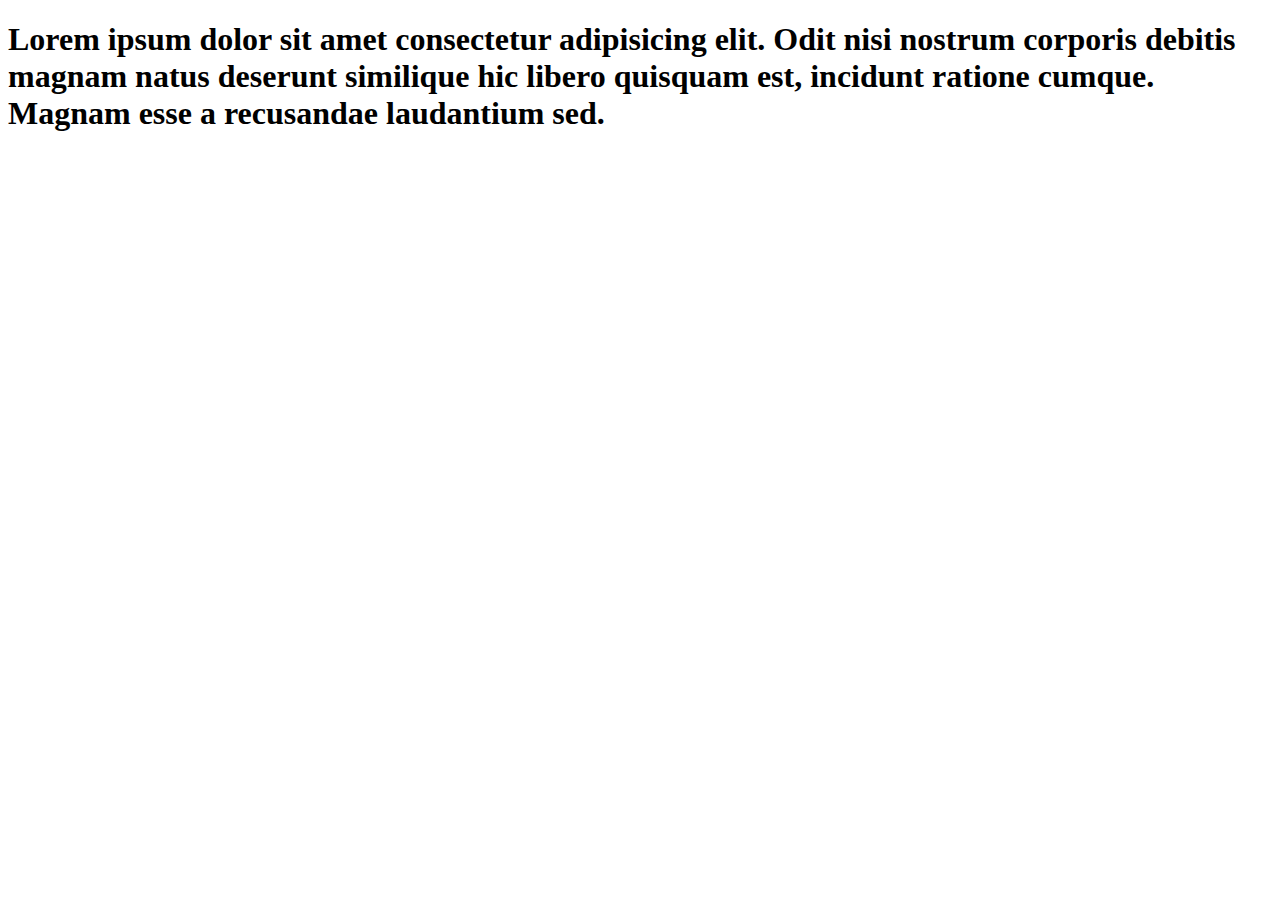
==== index.html @ 9876011a "Initial commit" ====
<!DOCTYPE html>
<html lang="en">
<head>
    <meta charset="UTF-8">
    <meta name="viewport" content="width=device-width, initial-scale=1.0">
    <link rel="apple-touch-icon" sizes="76x76" href="./assets/favicon/apple-touch-icon.png">
    <link rel="icon" type="image/png" sizes="32x32" href="./assets/favicon/favicon-32x32.png">
    <link rel="icon" type="image/png" sizes="16x16" href="./assets/favicon/favicon-16x16.png">
    <link rel="manifest" href="./assets/favicon/site.webmanifest">
    <link rel="mask-icon" href="./assets/favicon/safari-pinned-tab.svg" color="#5bbad5">
    <meta name="msapplication-TileColor" content="#da532c">
    <meta name="theme-color" content="#ffffff">
    <!--fonts-->
    <link rel="stylesheet" href="./assets/fonts/stylesheet.css">
    <link rel="stylesheet" href="./css/style.css">
    <title>Grocery Mart</title>
</head>
<body>
    <h1>Lorem ipsum dolor sit amet consectetur adipisicing elit. Odit nisi nostrum corporis debitis magnam natus deserunt similique hic libero quisquam est, incidunt ratione cumque. Magnam esse a recusandae laudantium sed.</h1>
</body>
</html>
---- assets/fonts/stylesheet.css ----
@font-face {
    font-family: 'Gordita';
    src: url('Gordita-BlackItalic.woff2') format('woff2'),
        url('Gordita-BlackItalic.woff') format('woff');
    font-weight: 900;
    font-style: italic;
    font-display: swap;
}

@font-face {
    font-family: 'Gordita';
    src: url('Gordita-Bold.woff2') format('woff2'),
        url('Gordita-Bold.woff') format('woff');
    font-weight: bold;
    font-style: normal;
    font-display: swap;
}

@font-face {
    font-family: 'Gordita';
    src: url('Gordita-Black.woff2') format('woff2'),
        url('Gordita-Black.woff') format('woff');
    font-weight: 900;
    font-style: normal;
    font-display: swap;
}

@font-face {
    font-family: 'Gordita';
    src: url('Gordita-Medium.woff2') format('woff2'),
        url('Gordita-Medium.woff') format('woff');
    font-weight: 500;
    font-style: normal;
    font-display: swap;
}

@font-face {
    font-family: 'Gordita';
    src: url('Gordita-LightItalic.woff2') format('woff2'),
        url('Gordita-LightItalic.woff') format('woff');
    font-weight: 300;
    font-style: italic;
    font-display: swap;
}

@font-face {
    font-family: 'Gordita';
    src: url('Gordita-BoldItalic.woff2') format('woff2'),
        url('Gordita-BoldItalic.woff') format('woff');
    font-weight: bold;
    font-style: italic;
    font-display: swap;
}

@font-face {
    font-family: 'Gordita';
    src: url('Gordita-Light.woff2') format('woff2'),
        url('Gordita-Light.woff') format('woff');
    font-weight: 300;
    font-style: normal;
    font-display: swap;
}

@font-face {
    font-family: 'Gordita';
    src: url('Gordita-MediumItalic.woff2') format('woff2'),
        url('Gordita-MediumItalic.woff') format('woff');
    font-weight: 500;
    font-style: italic;
    font-display: swap;
}

@font-face {
    font-family: 'Gordita';
    src: url('Gordita-Regular.woff2') format('woff2'),
        url('Gordita-Regular.woff') format('woff');
    font-weight: normal;
    font-style: normal;
    font-display: swap;
}

@font-face {
    font-family: 'Gordita';
    src: url('Gordita-Italic.woff2') format('woff2'),
        url('Gordita-Italic.woff') format('woff');
    font-weight: normal;
    font-style: italic;
    font-display: swap;
}
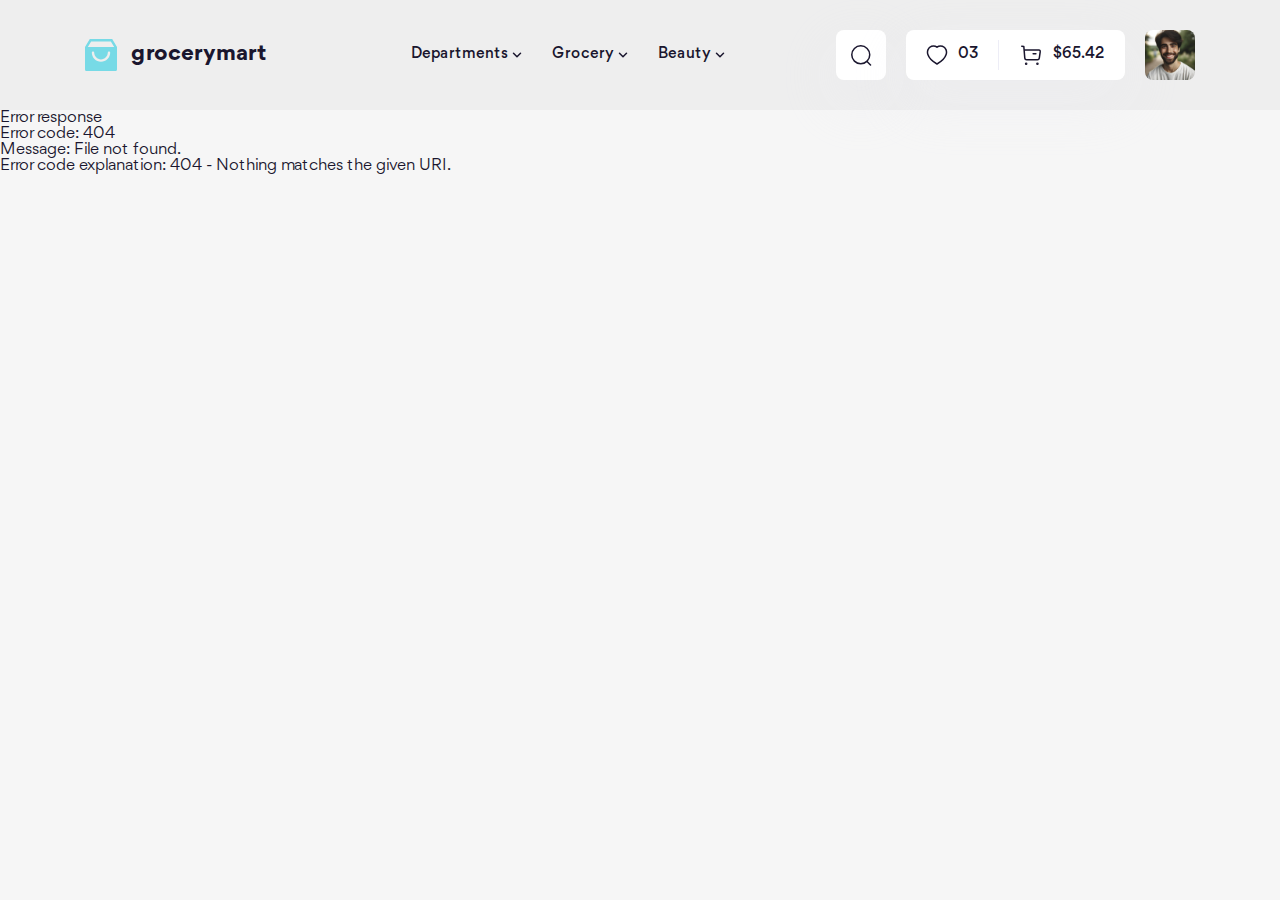
==== commit c40680db: "fix" ====
--- a/index.html
+++ b/index.html
@@ -1,5 +1,5 @@
 <!DOCTYPE html>
-<html lang="en">
+<html lang="en" >
 <head>
     <meta charset="UTF-8">
     <meta name="viewport" content="width=device-width, initial-scale=1.0">
@@ -12,10 +12,25 @@
     <meta name="theme-color" content="#ffffff">
     <!--fonts-->
     <link rel="stylesheet" href="./assets/fonts/stylesheet.css">
-    <link rel="stylesheet" href="./css/style.css">
+    <link rel="stylesheet" href="./assets/css/style.css">
+
+    <!--Scripts-->
+    <script src="./assets/js/scripts.js"></script>
     <title>Grocery Mart</title>
 </head>
 <body>
-    <h1>Lorem ipsum dolor sit amet consectetur adipisicing elit. Odit nisi nostrum corporis debitis magnam natus deserunt similique hic libero quisquam est, incidunt ratione cumque. Magnam esse a recusandae laudantium sed.</h1>
+   <header id="header" class="header"></header>
+   <script>
+    load("#header","./template/header.html");
+   </script>
+
+   <div class="container">
+
+   </div>
+   <footer id="footer"></footer>
+   <script>
+    load("#footer","./template/footer.html");
+   </script>
 </body>
-</html>+</html>
+
--- a/assets/css/style.css
+++ b/assets/css/style.css
@@ -0,0 +1,1427 @@
+html, body, div, span, applet, object, iframe,
+h1, h2, h3, h4, h5, h6, p, blockquote, pre,
+a, abbr, acronym, address, big, cite, code,
+del, dfn, em, img, ins, kbd, q, s, samp,
+small, strike, strong, sub, sup, tt, var,
+b, u, i, center,
+dl, dt, dd, ol, ul, li,
+fieldset, form, label, legend,
+table, caption, tbody, tfoot, thead, tr, th, td,
+article, aside, canvas, details, embed,
+figure, figcaption, footer, header, hgroup,
+menu, nav, output, ruby, section, summary,
+time, mark, audio, video {
+  margin: 0;
+  padding: 0;
+  border: 0;
+  font-size: 100%;
+  font: inherit;
+  vertical-align: baseline;
+}
+
+article, aside, details, figcaption, figure,
+footer, header, hgroup, menu, nav, section {
+  display: block;
+}
+
+body {
+  line-height: 1;
+}
+
+ol, ul {
+  list-style: none;
+}
+
+blockquote, q {
+  quotes: none;
+}
+
+blockquote:before, blockquote:after,
+q:before, q:after {
+  content: "";
+  content: none;
+}
+
+table {
+  border-collapse: collapse;
+  border-spacing: 0;
+}
+
+*, ::before, ::after {
+  box-sizing: border-box;
+}
+
+html {
+  font-size: 62.5%;
+}
+
+body {
+  font-size: 1.6rem;
+  font-family: Gordita, sans-serif;
+  color: var(--text-color);
+  background: var(--body-bg);
+}
+
+a {
+  color: inherit;
+  text-decoration: none;
+}
+
+button {
+  border: none;
+  outline: none;
+  background: transparent;
+}
+
+button, input, textarea, select {
+  font-family: inherit;
+  color: inherit;
+}
+
+.icon {
+  filter: var(--icon-color);
+}
+
+.row > *, .container-fluid, .container {
+  padding-left: calc(var(--grid-gutter-x) * 0.5);
+  padding-right: calc(var(--grid-gutter-x) * 0.5);
+}
+
+.container-fluid, .container {
+  --grid-gutter-x: 30px;
+  --grid-gutter-y: 0;
+  width: 100%;
+  margin-left: auto;
+  margin-right: auto;
+}
+
+.row {
+  display: flex;
+  flex-wrap: wrap;
+  margin-top: calc(var(--grid-gutter-y) * -1);
+  margin-left: calc(var(--grid-gutter-x) * 0.5 * -1);
+  margin-right: calc(var(--grid-gutter-x) * 0.5 * -1);
+}
+.row > * {
+  margin-top: var(--grid-gutter-y);
+}
+
+.col {
+  flex: 1 0;
+}
+
+.row-cols-1 > * {
+  flex: 0 0 auto;
+  width: 100%;
+}
+
+.row-cols-2 > * {
+  flex: 0 0 auto;
+  width: 50%;
+}
+
+.row-cols-3 > * {
+  flex: 0 0 auto;
+  width: 33.3333333333%;
+}
+
+.row-cols-4 > * {
+  flex: 0 0 auto;
+  width: 25%;
+}
+
+.row-cols-5 > * {
+  flex: 0 0 auto;
+  width: 20%;
+}
+
+.row-cols-6 > * {
+  flex: 0 0 auto;
+  width: 16.6666666667%;
+}
+
+.col-1 {
+  flex: 0 0 auto;
+  width: 8.3333333333%;
+}
+
+.col-2 {
+  flex: 0 0 auto;
+  width: 16.6666666667%;
+}
+
+.col-3 {
+  flex: 0 0 auto;
+  width: 25%;
+}
+
+.col-4 {
+  flex: 0 0 auto;
+  width: 33.3333333333%;
+}
+
+.col-5 {
+  flex: 0 0 auto;
+  width: 41.6666666667%;
+}
+
+.col-6 {
+  flex: 0 0 auto;
+  width: 50%;
+}
+
+.col-7 {
+  flex: 0 0 auto;
+  width: 58.3333333333%;
+}
+
+.col-8 {
+  flex: 0 0 auto;
+  width: 66.6666666667%;
+}
+
+.col-9 {
+  flex: 0 0 auto;
+  width: 75%;
+}
+
+.col-10 {
+  flex: 0 0 auto;
+  width: 83.3333333333%;
+}
+
+.col-11 {
+  flex: 0 0 auto;
+  width: 91.6666666667%;
+}
+
+.col-12 {
+  flex: 0 0 auto;
+  width: 100%;
+}
+
+.offset-0 {
+  margin-left: 0;
+}
+
+.offset-1 {
+  margin-left: 8.3333333333%;
+}
+
+.offset-2 {
+  margin-left: 16.6666666667%;
+}
+
+.offset-3 {
+  margin-left: 25%;
+}
+
+.offset-4 {
+  margin-left: 33.3333333333%;
+}
+
+.offset-5 {
+  margin-left: 41.6666666667%;
+}
+
+.offset-6 {
+  margin-left: 50%;
+}
+
+.offset-7 {
+  margin-left: 58.3333333333%;
+}
+
+.offset-8 {
+  margin-left: 66.6666666667%;
+}
+
+.offset-9 {
+  margin-left: 75%;
+}
+
+.offset-10 {
+  margin-left: 83.3333333333%;
+}
+
+.offset-11 {
+  margin-left: 91.6666666667%;
+}
+
+.g-0,
+.gx-0 {
+  --grid-gutter-x: 0px;
+}
+
+.g-0,
+.gy-0 {
+  --grid-gutter-y: 0px;
+}
+
+.g-1,
+.gx-1 {
+  --grid-gutter-x: 7.5px;
+}
+
+.g-1,
+.gy-1 {
+  --grid-gutter-y: 7.5px;
+}
+
+.g-2,
+.gx-2 {
+  --grid-gutter-x: 15px;
+}
+
+.g-2,
+.gy-2 {
+  --grid-gutter-y: 15px;
+}
+
+.g-3,
+.gx-3 {
+  --grid-gutter-x: 30px;
+}
+
+.g-3,
+.gy-3 {
+  --grid-gutter-y: 30px;
+}
+
+.g-4,
+.gx-4 {
+  --grid-gutter-x: 45px;
+}
+
+.g-4,
+.gy-4 {
+  --grid-gutter-y: 45px;
+}
+
+.g-5,
+.gx-5 {
+  --grid-gutter-x: 90px;
+}
+
+.g-5,
+.gy-5 {
+  --grid-gutter-y: 90px;
+}
+
+@media (min-width: 576px) {
+  .container {
+    max-width: 540px;
+  }
+  .row-cols-sm-1 > * {
+    flex: 0 0 auto;
+    width: 100%;
+  }
+  .row-cols-sm-2 > * {
+    flex: 0 0 auto;
+    width: 50%;
+  }
+  .row-cols-sm-3 > * {
+    flex: 0 0 auto;
+    width: 33.3333333333%;
+  }
+  .row-cols-sm-4 > * {
+    flex: 0 0 auto;
+    width: 25%;
+  }
+  .row-cols-sm-5 > * {
+    flex: 0 0 auto;
+    width: 20%;
+  }
+  .row-cols-sm-6 > * {
+    flex: 0 0 auto;
+    width: 16.6666666667%;
+  }
+  .col-sm-1 {
+    flex: 0 0 auto;
+    width: 8.3333333333%;
+  }
+  .col-sm-2 {
+    flex: 0 0 auto;
+    width: 16.6666666667%;
+  }
+  .col-sm-3 {
+    flex: 0 0 auto;
+    width: 25%;
+  }
+  .col-sm-4 {
+    flex: 0 0 auto;
+    width: 33.3333333333%;
+  }
+  .col-sm-5 {
+    flex: 0 0 auto;
+    width: 41.6666666667%;
+  }
+  .col-sm-6 {
+    flex: 0 0 auto;
+    width: 50%;
+  }
+  .col-sm-7 {
+    flex: 0 0 auto;
+    width: 58.3333333333%;
+  }
+  .col-sm-8 {
+    flex: 0 0 auto;
+    width: 66.6666666667%;
+  }
+  .col-sm-9 {
+    flex: 0 0 auto;
+    width: 75%;
+  }
+  .col-sm-10 {
+    flex: 0 0 auto;
+    width: 83.3333333333%;
+  }
+  .col-sm-11 {
+    flex: 0 0 auto;
+    width: 91.6666666667%;
+  }
+  .col-sm-12 {
+    flex: 0 0 auto;
+    width: 100%;
+  }
+  .offset-sm-0 {
+    margin-left: 0;
+  }
+  .offset-sm-1 {
+    margin-left: 8.3333333333%;
+  }
+  .offset-sm-2 {
+    margin-left: 16.6666666667%;
+  }
+  .offset-sm-3 {
+    margin-left: 25%;
+  }
+  .offset-sm-4 {
+    margin-left: 33.3333333333%;
+  }
+  .offset-sm-5 {
+    margin-left: 41.6666666667%;
+  }
+  .offset-sm-6 {
+    margin-left: 50%;
+  }
+  .offset-sm-7 {
+    margin-left: 58.3333333333%;
+  }
+  .offset-sm-8 {
+    margin-left: 66.6666666667%;
+  }
+  .offset-sm-9 {
+    margin-left: 75%;
+  }
+  .offset-sm-10 {
+    margin-left: 83.3333333333%;
+  }
+  .offset-sm-11 {
+    margin-left: 91.6666666667%;
+  }
+  .g-sm-0,
+  .gx-sm-0 {
+    --grid-gutter-x: 0px;
+  }
+  .g-sm-0,
+  .gy-sm-0 {
+    --grid-gutter-y: 0px;
+  }
+  .g-sm-1,
+  .gx-sm-1 {
+    --grid-gutter-x: 7.5px;
+  }
+  .g-sm-1,
+  .gy-sm-1 {
+    --grid-gutter-y: 7.5px;
+  }
+  .g-sm-2,
+  .gx-sm-2 {
+    --grid-gutter-x: 15px;
+  }
+  .g-sm-2,
+  .gy-sm-2 {
+    --grid-gutter-y: 15px;
+  }
+  .g-sm-3,
+  .gx-sm-3 {
+    --grid-gutter-x: 30px;
+  }
+  .g-sm-3,
+  .gy-sm-3 {
+    --grid-gutter-y: 30px;
+  }
+  .g-sm-4,
+  .gx-sm-4 {
+    --grid-gutter-x: 45px;
+  }
+  .g-sm-4,
+  .gy-sm-4 {
+    --grid-gutter-y: 45px;
+  }
+  .g-sm-5,
+  .gx-sm-5 {
+    --grid-gutter-x: 90px;
+  }
+  .g-sm-5,
+  .gy-sm-5 {
+    --grid-gutter-y: 90px;
+  }
+}
+@media (min-width: 768px) {
+  .container {
+    max-width: 720px;
+  }
+  .row-cols-md-1 > * {
+    flex: 0 0 auto;
+    width: 100%;
+  }
+  .row-cols-md-2 > * {
+    flex: 0 0 auto;
+    width: 50%;
+  }
+  .row-cols-md-3 > * {
+    flex: 0 0 auto;
+    width: 33.3333333333%;
+  }
+  .row-cols-md-4 > * {
+    flex: 0 0 auto;
+    width: 25%;
+  }
+  .row-cols-md-5 > * {
+    flex: 0 0 auto;
+    width: 20%;
+  }
+  .row-cols-md-6 > * {
+    flex: 0 0 auto;
+    width: 16.6666666667%;
+  }
+  .col-md-1 {
+    flex: 0 0 auto;
+    width: 8.3333333333%;
+  }
+  .col-md-2 {
+    flex: 0 0 auto;
+    width: 16.6666666667%;
+  }
+  .col-md-3 {
+    flex: 0 0 auto;
+    width: 25%;
+  }
+  .col-md-4 {
+    flex: 0 0 auto;
+    width: 33.3333333333%;
+  }
+  .col-md-5 {
+    flex: 0 0 auto;
+    width: 41.6666666667%;
+  }
+  .col-md-6 {
+    flex: 0 0 auto;
+    width: 50%;
+  }
+  .col-md-7 {
+    flex: 0 0 auto;
+    width: 58.3333333333%;
+  }
+  .col-md-8 {
+    flex: 0 0 auto;
+    width: 66.6666666667%;
+  }
+  .col-md-9 {
+    flex: 0 0 auto;
+    width: 75%;
+  }
+  .col-md-10 {
+    flex: 0 0 auto;
+    width: 83.3333333333%;
+  }
+  .col-md-11 {
+    flex: 0 0 auto;
+    width: 91.6666666667%;
+  }
+  .col-md-12 {
+    flex: 0 0 auto;
+    width: 100%;
+  }
+  .offset-md-0 {
+    margin-left: 0;
+  }
+  .offset-md-1 {
+    margin-left: 8.3333333333%;
+  }
+  .offset-md-2 {
+    margin-left: 16.6666666667%;
+  }
+  .offset-md-3 {
+    margin-left: 25%;
+  }
+  .offset-md-4 {
+    margin-left: 33.3333333333%;
+  }
+  .offset-md-5 {
+    margin-left: 41.6666666667%;
+  }
+  .offset-md-6 {
+    margin-left: 50%;
+  }
+  .offset-md-7 {
+    margin-left: 58.3333333333%;
+  }
+  .offset-md-8 {
+    margin-left: 66.6666666667%;
+  }
+  .offset-md-9 {
+    margin-left: 75%;
+  }
+  .offset-md-10 {
+    margin-left: 83.3333333333%;
+  }
+  .offset-md-11 {
+    margin-left: 91.6666666667%;
+  }
+  .g-md-0,
+  .gx-md-0 {
+    --grid-gutter-x: 0px;
+  }
+  .g-md-0,
+  .gy-md-0 {
+    --grid-gutter-y: 0px;
+  }
+  .g-md-1,
+  .gx-md-1 {
+    --grid-gutter-x: 7.5px;
+  }
+  .g-md-1,
+  .gy-md-1 {
+    --grid-gutter-y: 7.5px;
+  }
+  .g-md-2,
+  .gx-md-2 {
+    --grid-gutter-x: 15px;
+  }
+  .g-md-2,
+  .gy-md-2 {
+    --grid-gutter-y: 15px;
+  }
+  .g-md-3,
+  .gx-md-3 {
+    --grid-gutter-x: 30px;
+  }
+  .g-md-3,
+  .gy-md-3 {
+    --grid-gutter-y: 30px;
+  }
+  .g-md-4,
+  .gx-md-4 {
+    --grid-gutter-x: 45px;
+  }
+  .g-md-4,
+  .gy-md-4 {
+    --grid-gutter-y: 45px;
+  }
+  .g-md-5,
+  .gx-md-5 {
+    --grid-gutter-x: 90px;
+  }
+  .g-md-5,
+  .gy-md-5 {
+    --grid-gutter-y: 90px;
+  }
+}
+@media (min-width: 992px) {
+  .container {
+    max-width: 960px;
+  }
+  .row-cols-lg-1 > * {
+    flex: 0 0 auto;
+    width: 100%;
+  }
+  .row-cols-lg-2 > * {
+    flex: 0 0 auto;
+    width: 50%;
+  }
+  .row-cols-lg-3 > * {
+    flex: 0 0 auto;
+    width: 33.3333333333%;
+  }
+  .row-cols-lg-4 > * {
+    flex: 0 0 auto;
+    width: 25%;
+  }
+  .row-cols-lg-5 > * {
+    flex: 0 0 auto;
+    width: 20%;
+  }
+  .row-cols-lg-6 > * {
+    flex: 0 0 auto;
+    width: 16.6666666667%;
+  }
+  .col-lg-1 {
+    flex: 0 0 auto;
+    width: 8.3333333333%;
+  }
+  .col-lg-2 {
+    flex: 0 0 auto;
+    width: 16.6666666667%;
+  }
+  .col-lg-3 {
+    flex: 0 0 auto;
+    width: 25%;
+  }
+  .col-lg-4 {
+    flex: 0 0 auto;
+    width: 33.3333333333%;
+  }
+  .col-lg-5 {
+    flex: 0 0 auto;
+    width: 41.6666666667%;
+  }
+  .col-lg-6 {
+    flex: 0 0 auto;
+    width: 50%;
+  }
+  .col-lg-7 {
+    flex: 0 0 auto;
+    width: 58.3333333333%;
+  }
+  .col-lg-8 {
+    flex: 0 0 auto;
+    width: 66.6666666667%;
+  }
+  .col-lg-9 {
+    flex: 0 0 auto;
+    width: 75%;
+  }
+  .col-lg-10 {
+    flex: 0 0 auto;
+    width: 83.3333333333%;
+  }
+  .col-lg-11 {
+    flex: 0 0 auto;
+    width: 91.6666666667%;
+  }
+  .col-lg-12 {
+    flex: 0 0 auto;
+    width: 100%;
+  }
+  .offset-lg-0 {
+    margin-left: 0;
+  }
+  .offset-lg-1 {
+    margin-left: 8.3333333333%;
+  }
+  .offset-lg-2 {
+    margin-left: 16.6666666667%;
+  }
+  .offset-lg-3 {
+    margin-left: 25%;
+  }
+  .offset-lg-4 {
+    margin-left: 33.3333333333%;
+  }
+  .offset-lg-5 {
+    margin-left: 41.6666666667%;
+  }
+  .offset-lg-6 {
+    margin-left: 50%;
+  }
+  .offset-lg-7 {
+    margin-left: 58.3333333333%;
+  }
+  .offset-lg-8 {
+    margin-left: 66.6666666667%;
+  }
+  .offset-lg-9 {
+    margin-left: 75%;
+  }
+  .offset-lg-10 {
+    margin-left: 83.3333333333%;
+  }
+  .offset-lg-11 {
+    margin-left: 91.6666666667%;
+  }
+  .g-lg-0,
+  .gx-lg-0 {
+    --grid-gutter-x: 0px;
+  }
+  .g-lg-0,
+  .gy-lg-0 {
+    --grid-gutter-y: 0px;
+  }
+  .g-lg-1,
+  .gx-lg-1 {
+    --grid-gutter-x: 7.5px;
+  }
+  .g-lg-1,
+  .gy-lg-1 {
+    --grid-gutter-y: 7.5px;
+  }
+  .g-lg-2,
+  .gx-lg-2 {
+    --grid-gutter-x: 15px;
+  }
+  .g-lg-2,
+  .gy-lg-2 {
+    --grid-gutter-y: 15px;
+  }
+  .g-lg-3,
+  .gx-lg-3 {
+    --grid-gutter-x: 30px;
+  }
+  .g-lg-3,
+  .gy-lg-3 {
+    --grid-gutter-y: 30px;
+  }
+  .g-lg-4,
+  .gx-lg-4 {
+    --grid-gutter-x: 45px;
+  }
+  .g-lg-4,
+  .gy-lg-4 {
+    --grid-gutter-y: 45px;
+  }
+  .g-lg-5,
+  .gx-lg-5 {
+    --grid-gutter-x: 90px;
+  }
+  .g-lg-5,
+  .gy-lg-5 {
+    --grid-gutter-y: 90px;
+  }
+}
+@media (min-width: 1200px) {
+  .container {
+    max-width: 1140px;
+  }
+  .row-cols-xl-1 > * {
+    flex: 0 0 auto;
+    width: 100%;
+  }
+  .row-cols-xl-2 > * {
+    flex: 0 0 auto;
+    width: 50%;
+  }
+  .row-cols-xl-3 > * {
+    flex: 0 0 auto;
+    width: 33.3333333333%;
+  }
+  .row-cols-xl-4 > * {
+    flex: 0 0 auto;
+    width: 25%;
+  }
+  .row-cols-xl-5 > * {
+    flex: 0 0 auto;
+    width: 20%;
+  }
+  .row-cols-xl-6 > * {
+    flex: 0 0 auto;
+    width: 16.6666666667%;
+  }
+  .col-xl-1 {
+    flex: 0 0 auto;
+    width: 8.3333333333%;
+  }
+  .col-xl-2 {
+    flex: 0 0 auto;
+    width: 16.6666666667%;
+  }
+  .col-xl-3 {
+    flex: 0 0 auto;
+    width: 25%;
+  }
+  .col-xl-4 {
+    flex: 0 0 auto;
+    width: 33.3333333333%;
+  }
+  .col-xl-5 {
+    flex: 0 0 auto;
+    width: 41.6666666667%;
+  }
+  .col-xl-6 {
+    flex: 0 0 auto;
+    width: 50%;
+  }
+  .col-xl-7 {
+    flex: 0 0 auto;
+    width: 58.3333333333%;
+  }
+  .col-xl-8 {
+    flex: 0 0 auto;
+    width: 66.6666666667%;
+  }
+  .col-xl-9 {
+    flex: 0 0 auto;
+    width: 75%;
+  }
+  .col-xl-10 {
+    flex: 0 0 auto;
+    width: 83.3333333333%;
+  }
+  .col-xl-11 {
+    flex: 0 0 auto;
+    width: 91.6666666667%;
+  }
+  .col-xl-12 {
+    flex: 0 0 auto;
+    width: 100%;
+  }
+  .offset-xl-0 {
+    margin-left: 0;
+  }
+  .offset-xl-1 {
+    margin-left: 8.3333333333%;
+  }
+  .offset-xl-2 {
+    margin-left: 16.6666666667%;
+  }
+  .offset-xl-3 {
+    margin-left: 25%;
+  }
+  .offset-xl-4 {
+    margin-left: 33.3333333333%;
+  }
+  .offset-xl-5 {
+    margin-left: 41.6666666667%;
+  }
+  .offset-xl-6 {
+    margin-left: 50%;
+  }
+  .offset-xl-7 {
+    margin-left: 58.3333333333%;
+  }
+  .offset-xl-8 {
+    margin-left: 66.6666666667%;
+  }
+  .offset-xl-9 {
+    margin-left: 75%;
+  }
+  .offset-xl-10 {
+    margin-left: 83.3333333333%;
+  }
+  .offset-xl-11 {
+    margin-left: 91.6666666667%;
+  }
+  .g-xl-0,
+  .gx-xl-0 {
+    --grid-gutter-x: 0px;
+  }
+  .g-xl-0,
+  .gy-xl-0 {
+    --grid-gutter-y: 0px;
+  }
+  .g-xl-1,
+  .gx-xl-1 {
+    --grid-gutter-x: 7.5px;
+  }
+  .g-xl-1,
+  .gy-xl-1 {
+    --grid-gutter-y: 7.5px;
+  }
+  .g-xl-2,
+  .gx-xl-2 {
+    --grid-gutter-x: 15px;
+  }
+  .g-xl-2,
+  .gy-xl-2 {
+    --grid-gutter-y: 15px;
+  }
+  .g-xl-3,
+  .gx-xl-3 {
+    --grid-gutter-x: 30px;
+  }
+  .g-xl-3,
+  .gy-xl-3 {
+    --grid-gutter-y: 30px;
+  }
+  .g-xl-4,
+  .gx-xl-4 {
+    --grid-gutter-x: 45px;
+  }
+  .g-xl-4,
+  .gy-xl-4 {
+    --grid-gutter-y: 45px;
+  }
+  .g-xl-5,
+  .gx-xl-5 {
+    --grid-gutter-x: 90px;
+  }
+  .g-xl-5,
+  .gy-xl-5 {
+    --grid-gutter-y: 90px;
+  }
+}
+@media (min-width: 1400px) {
+  .container {
+    max-width: 1370px;
+  }
+  .row-cols-xxl-1 > * {
+    flex: 0 0 auto;
+    width: 100%;
+  }
+  .row-cols-xxl-2 > * {
+    flex: 0 0 auto;
+    width: 50%;
+  }
+  .row-cols-xxl-3 > * {
+    flex: 0 0 auto;
+    width: 33.3333333333%;
+  }
+  .row-cols-xxl-4 > * {
+    flex: 0 0 auto;
+    width: 25%;
+  }
+  .row-cols-xxl-5 > * {
+    flex: 0 0 auto;
+    width: 20%;
+  }
+  .row-cols-xxl-6 > * {
+    flex: 0 0 auto;
+    width: 16.6666666667%;
+  }
+  .col-xxl-1 {
+    flex: 0 0 auto;
+    width: 8.3333333333%;
+  }
+  .col-xxl-2 {
+    flex: 0 0 auto;
+    width: 16.6666666667%;
+  }
+  .col-xxl-3 {
+    flex: 0 0 auto;
+    width: 25%;
+  }
+  .col-xxl-4 {
+    flex: 0 0 auto;
+    width: 33.3333333333%;
+  }
+  .col-xxl-5 {
+    flex: 0 0 auto;
+    width: 41.6666666667%;
+  }
+  .col-xxl-6 {
+    flex: 0 0 auto;
+    width: 50%;
+  }
+  .col-xxl-7 {
+    flex: 0 0 auto;
+    width: 58.3333333333%;
+  }
+  .col-xxl-8 {
+    flex: 0 0 auto;
+    width: 66.6666666667%;
+  }
+  .col-xxl-9 {
+    flex: 0 0 auto;
+    width: 75%;
+  }
+  .col-xxl-10 {
+    flex: 0 0 auto;
+    width: 83.3333333333%;
+  }
+  .col-xxl-11 {
+    flex: 0 0 auto;
+    width: 91.6666666667%;
+  }
+  .col-xxl-12 {
+    flex: 0 0 auto;
+    width: 100%;
+  }
+  .offset-xxl-0 {
+    margin-left: 0;
+  }
+  .offset-xxl-1 {
+    margin-left: 8.3333333333%;
+  }
+  .offset-xxl-2 {
+    margin-left: 16.6666666667%;
+  }
+  .offset-xxl-3 {
+    margin-left: 25%;
+  }
+  .offset-xxl-4 {
+    margin-left: 33.3333333333%;
+  }
+  .offset-xxl-5 {
+    margin-left: 41.6666666667%;
+  }
+  .offset-xxl-6 {
+    margin-left: 50%;
+  }
+  .offset-xxl-7 {
+    margin-left: 58.3333333333%;
+  }
+  .offset-xxl-8 {
+    margin-left: 66.6666666667%;
+  }
+  .offset-xxl-9 {
+    margin-left: 75%;
+  }
+  .offset-xxl-10 {
+    margin-left: 83.3333333333%;
+  }
+  .offset-xxl-11 {
+    margin-left: 91.6666666667%;
+  }
+  .g-xxl-0,
+  .gx-xxl-0 {
+    --grid-gutter-x: 0px;
+  }
+  .g-xxl-0,
+  .gy-xxl-0 {
+    --grid-gutter-y: 0px;
+  }
+  .g-xxl-1,
+  .gx-xxl-1 {
+    --grid-gutter-x: 7.5px;
+  }
+  .g-xxl-1,
+  .gy-xxl-1 {
+    --grid-gutter-y: 7.5px;
+  }
+  .g-xxl-2,
+  .gx-xxl-2 {
+    --grid-gutter-x: 15px;
+  }
+  .g-xxl-2,
+  .gy-xxl-2 {
+    --grid-gutter-y: 15px;
+  }
+  .g-xxl-3,
+  .gx-xxl-3 {
+    --grid-gutter-x: 30px;
+  }
+  .g-xxl-3,
+  .gy-xxl-3 {
+    --grid-gutter-y: 30px;
+  }
+  .g-xxl-4,
+  .gx-xxl-4 {
+    --grid-gutter-x: 45px;
+  }
+  .g-xxl-4,
+  .gy-xxl-4 {
+    --grid-gutter-y: 45px;
+  }
+  .g-xxl-5,
+  .gx-xxl-5 {
+    --grid-gutter-x: 90px;
+  }
+  .g-xxl-5,
+  .gy-xxl-5 {
+    --grid-gutter-y: 90px;
+  }
+}
+html {
+  --text-color:#1a162e;
+  --icon-color: brightness(0) saturate(100%) invert(8%) sepia(7%)
+      saturate(6164%) hue-rotate(213deg) brightness(98%) contrast(95%);
+  --topbar-bg-color:#EEE;
+  --header-bg-color:#eee;
+  --body-bg:#f6f6f6;
+  --top-act-group-bg-color:#FFFFFF;
+  --top-act-group-shadow:rgba(237, 237, 246, 0.20);
+  --top-act-group-separate:#ededf6;
+  --Secondary-Color-Background: #FFF;
+  --dropdown-shadow-bg:rgba(0, 0, 0, 0.20);
+  --top-menu-boder-color:#D2D1D6;
+  --menu-column-icon-color:brightness(0) saturate(100%) invert(8%) sepia(11%)
+  saturate(3969%) hue-rotate(212deg) brightness(97%) contrast(95%);
+}
+@media (max-width: 991.98px) {
+  html {
+    --header-bg-color:#fff;
+    --header-shadow-color:rgba(237, 237, 246, 0.20);
+  }
+}
+
+html.dark {
+  --text-color:#fff;
+  --icon-color: brightness(0) saturate(100%) invert(99%) sepia(1%)
+      saturate(2%) hue-rotate(153deg) brightness(108%) contrast(100%);
+  --topbar-bg-color:#171C28;
+  --body-bg:#292E39;
+  --header-bg-color:#171C28;
+  --top-act-group-bg-color:#292E39;
+  --top-act-group-shadow:rgba(0, 0, 0, 0.20);
+  --top-act-group-separate:#EDEDF6;
+  --Secondary-Color-Background: #292E39;
+  --dropdown-shadow-bg:rgba(23, 28, 40, 0.40);
+  --dropdrown-arrow-color: brightness(0) saturate(100%)
+  invert(19%) sepia(6%) saturate(1833%) hue-rotate(186deg) brightness(95%) contrast(93%);
+  --top-menu-boder-color:#171C28;
+  --menu-column-icon-color: brightness(0) saturate(100%) invert(100%) sepia(23%) saturate(2935%)
+                  hue-rotate(206deg) brightness(110%) contrast(97%);
+}
+@media (max-width: 991.98px) {
+  html.dark {
+    --header-bg-color:#171C28;
+    --header-shadow-color:rgba(237, 237, 246, 0.20);
+  }
+}
+
+.header {
+  background: var(--header-bg-color);
+  padding: 30px 0px;
+}
+@media (max-width: 575.98px) {
+  .header {
+    padding: 16px 0px;
+  }
+}
+@media (max-width: 991.98px) {
+  .header {
+    padding: 20px 0px;
+    box-shadow: 0px 20px 60px 10px var(--header-shadow-color);
+  }
+}
+
+.top-bar {
+  display: flex;
+  align-items: center;
+  position: relative;
+  background: var(--topbar-bg-color);
+}
+@media (max-width: 767.98px) {
+  .top-bar {
+    justify-content: space-between;
+  }
+}
+.top-bar__more {
+  display: none;
+}
+@media (max-width: 991.98px) {
+  .top-bar__more {
+    display: block;
+  }
+}
+
+.navbar {
+  margin-left: 144px;
+}
+@media (max-width: 991.98px) {
+  .navbar {
+    display: none;
+  }
+}
+.navbar__list {
+  display: flex;
+  align-items: center;
+  gap: 30px;
+}
+.navbar__link {
+  padding: 20px 0px;
+  height: 50px;
+  gap: 6px;
+  font-size: 15px;
+  font-weight: 500;
+  line-height: 146.667%;
+}
+.navbar__item:hover .dropdown {
+  display: block;
+}
+
+.top-act {
+  display: flex;
+  margin-left: auto;
+  gap: 20px;
+}
+@media (max-width: 767.98px) {
+  .top-act {
+    margin-left: 0;
+  }
+}
+.top-act__group {
+  display: flex;
+  align-items: center;
+  min-width: 50px;
+  height: 50px;
+  border-radius: 8px;
+  background: var(--top-act-group-bg-color);
+  box-shadow: 0px 20px 60px 10px var(--top-act-group-shadow);
+}
+@media (max-width: 575.98px) {
+  .top-act__group {
+    display: none;
+  }
+}
+@media (max-width: 991.98px) {
+  .top-act__group--single {
+    display: none;
+  }
+}
+.top-act__group--single .top-act__btn {
+  padding: 13px;
+}
+.top-act__btn {
+  display: flex;
+  align-items: center;
+  gap: 10px;
+  padding: 13px 20px;
+  cursor: pointer;
+}
+.top-act__title {
+  font-size: 15px;
+  font-weight: 500;
+  line-height: 146.667%;
+}
+.top-act__separate {
+  width: 1px;
+  height: 30px;
+  background: var(--top-act-group-separate);
+}
+.top-act__avatar {
+  display: block;
+  width: 50px;
+  height: 50px;
+  object-fit: cover;
+  border-radius: 8px;
+}
+
+.logo {
+  display: flex;
+  align-items: center;
+  gap: 14px;
+}
+@media (max-width: 991.98px) {
+  .logo {
+    gap: 10px;
+    margin-left: 40px;
+  }
+}
+@media (max-width: 575.98px) {
+  .logo {
+    margin-left: 0;
+  }
+}
+.logo__title {
+  font-size: 22px;
+  font-style: normal;
+  font-weight: 700;
+  line-height: 145.455%;
+}
+@media (max-width: 991.98px) {
+  .logo__title {
+    font-size: 1.8rem;
+  }
+}
+@media (max-width: 991.98px) {
+  .logo__img {
+    width: 24px;
+  }
+}
+
+.dropdown {
+  position: absolute;
+  left: 0;
+  width: min(1240px, 100%);
+  padding-top: 54px;
+  display: none;
+}
+.dropdown__inner {
+  --inner-padding: 30px;
+  position: relative;
+  padding: var(--inner-padding);
+  border-radius: 20px;
+  background: var(--dropdown-bg-color);
+  box-shadow: 0px 40px 90px 20px var(--dropdown-shadow-color);
+}
+.dropdown__inner::before {
+  content: url("../icons/dropdown-arrow.svg");
+  position: absolute;
+  top: -13px;
+  left: var(--arrow-left-pos);
+  translate: -50%;
+  filter: var(--dropdown-arrow-color);
+}
+
+.top-menu {
+  max-height: calc(var(--inner-max-height) - var(--inner-padding) * 2);
+  --main-column-width: 292px;
+  position: relative;
+}
+.top-menu__main {
+  width: 292px;
+  max-height: inherit;
+  width: var(--main-column-width);
+  height: calc(min(582px, 100vh - 158px) - var(--inner-padding) * 2);
+  border-right: 1px solid var(--top-menu-boder-color);
+  overflow-y: auto;
+}
+
+.menu-column {
+  display: flex;
+  gap: 14px;
+}
+.menu-column + .menu-column {
+  margin-top: 20px;
+}
+.menu-column__icon {
+  flex-shrink: 0;
+  position: relative;
+  width: 36px;
+  height: 36px;
+}
+@media (max-width: 1199.98px) {
+  .menu-column__icon {
+    display: none;
+  }
+}
+.menu-column__icon-1 {
+  width: 30px;
+  height: 30px;
+  object-fit: contain;
+}
+.menu-column__icon-2 {
+  position: absolute;
+  width: 24px;
+  height: 24px;
+  object-fit: contain;
+  right: 0;
+  bottom: 0;
+  filter: var(--menu-column-icon-color);
+}
+.menu-column__content {
+  flex: 1;
+}
+.menu-column__heading {
+  color: var(--text-color);
+  font-size: 1.6rem;
+  line-height: 150%;
+  margin-top: 4px;
+  font-weight: 500;
+}
+@media (max-width: 991.98px) {
+  .menu-column__heading {
+    box-shadow: 0px 20px 60px 10px var(--header-shadow-color);
+  }
+}
+.menu-column__list {
+  margin-top: 19px;
+}
+.menu-column__item--active .sub-menu {
+  display: grid;
+}
+.menu-column__item--active > .menu-column__link, .menu-column__item:hover > .menu-column__link {
+  color: #0071dc;
+  font-weight: 500;
+}
+.menu-column__link {
+  display: block;
+  padding: 7px 0;
+  font-size: 1.4rem;
+  line-height: 142.857%;
+}
+
+.sub-menu {
+  position: absolute;
+  inset: 0 0 0 var(--main-column-width);
+  display: none;
+  grid-template-columns: repeat(3, 1fr);
+  gap: var(--inner-padding);
+  padding-left: var(--inner-padding);
+  overflow-y: auto;
+}
+
+/*# sourceMappingURL=style.css.map */
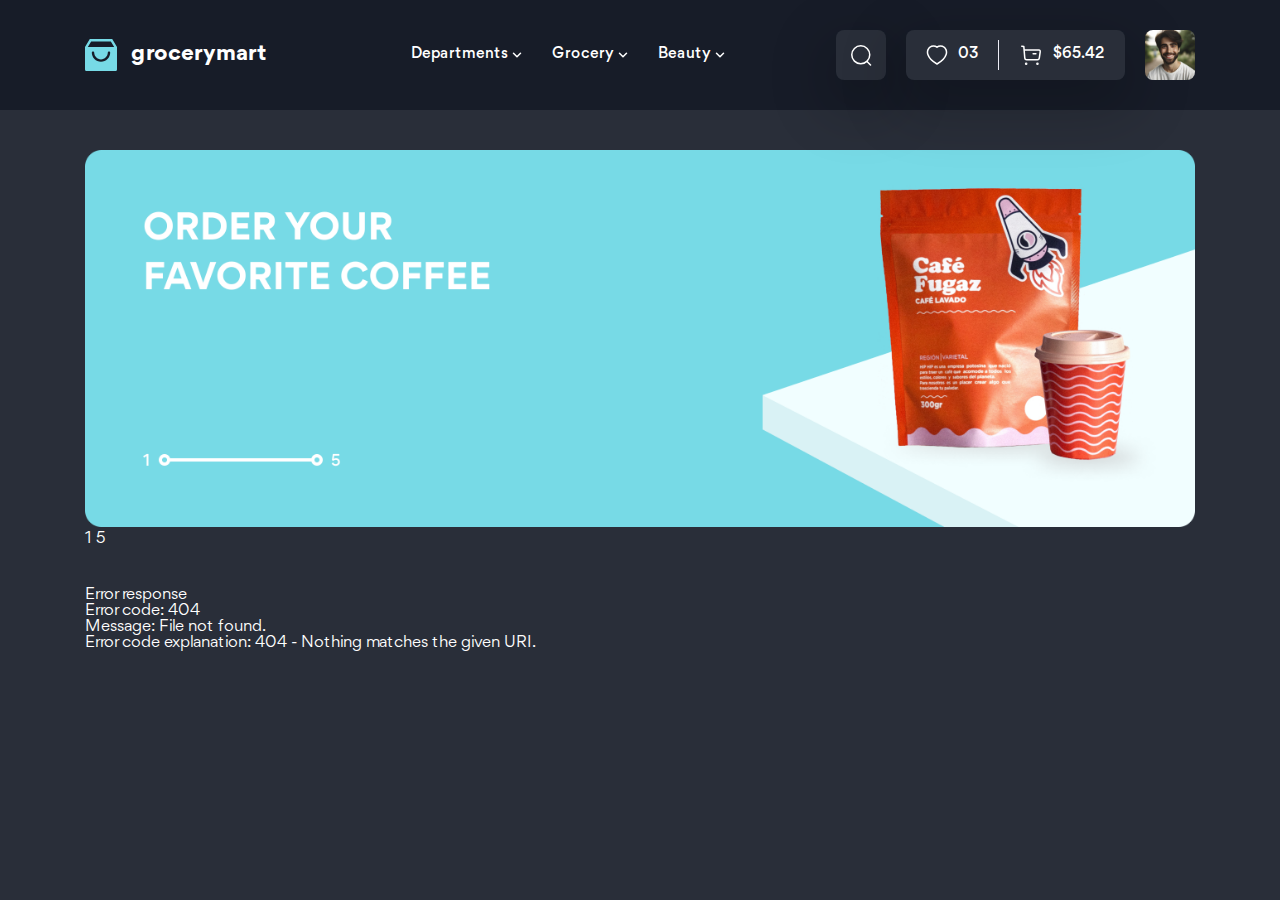
==== commit 248e95b2: "slideshow" ====
--- a/index.html
+++ b/index.html
@@ -1,5 +1,5 @@
 <!DOCTYPE html>
-<html lang="en" >
+<html lang="en" class="dark">
 <head>
     <meta charset="UTF-8">
     <meta name="viewport" content="width=device-width, initial-scale=1.0">
@@ -25,12 +25,33 @@
    </script>
 
    <div class="container">
+        <!--Slideshow-->
+        <div class="slideshow">
+            <div class="slideshow__inner">
+                <div class="slideshow__item">
+                    <img src="/assets/img/slide/Group 19.png" alt="" class="slideshow__img">
+                </div>
+                <div class="slideshow__item">
+                    <img src="/assets/img/slide/Group 19.png" alt="" class="slideshow__img">
+                </div>
+                <div class="slideshow__item">
+                    <img src="/assets/img/slide/Group 19.png" alt="" class="slideshow__img">
+                </div>
+            </div>
 
+            <div class="slideshow__page">
+                <span class="slideshow__num">1</span>
+                <span class="slideshow__slider"></span>
+                <span class="slideshow__num">5</span>
+            </div>
+        </div>
+
+        <footer id="footer"></footer>
+        <script>
+        load("#footer","./template/footer.html");
+        </script>
    </div>
-   <footer id="footer"></footer>
-   <script>
-    load("#footer","./template/footer.html");
-   </script>
+   
 </body>
 </html>
 
--- a/assets/css/style.css
+++ b/assets/css/style.css
@@ -73,9 +73,10 @@
   background: transparent;
 }
 
-button, input, textarea, select {
+img, a, button, input, textarea, select {
   font-family: inherit;
   color: inherit;
+  -webkit-tap-highlight-color: transparent;
 }
 
 .icon {
@@ -1111,6 +1112,92 @@
   .g-xxl-5,
   .gy-xxl-5 {
     --grid-gutter-y: 90px;
+  }
+}
+.d-block {
+  display: block;
+}
+
+.d-flex {
+  display: flex;
+}
+
+.d-grid {
+  display: grid;
+}
+
+.d-none {
+  display: none;
+}
+
+@media (max-width: 1399.98px) {
+  .d-xxl-block {
+    display: block;
+  }
+  .d-xxl-flex {
+    display: flex;
+  }
+  .d-xxl-grid {
+    display: grid;
+  }
+  .d-xxl-none {
+    display: none;
+  }
+}
+@media (max-width: 1199.98px) {
+  .d-xl-block {
+    display: block;
+  }
+  .d-xl-flex {
+    display: flex;
+  }
+  .d-xl-grid {
+    display: grid;
+  }
+  .d-xl-none {
+    display: none;
+  }
+}
+@media (max-width: 991.98px) {
+  .d-lg-block {
+    display: block;
+  }
+  .d-lg-flex {
+    display: flex;
+  }
+  .d-lg-grid {
+    display: grid;
+  }
+  .d-lg-none {
+    display: none;
+  }
+}
+@media (max-width: 767.98px) {
+  .d-md-block {
+    display: block;
+  }
+  .d-md-flex {
+    display: flex;
+  }
+  .d-md-grid {
+    display: grid;
+  }
+  .d-md-none {
+    display: none;
+  }
+}
+@media (max-width: 575.98px) {
+  .d-sm-block {
+    display: block;
+  }
+  .d-sm-flex {
+    display: flex;
+  }
+  .d-sm-grid {
+    display: grid;
+  }
+  .d-sm-none {
+    display: none;
   }
 }
 html {
@@ -1125,9 +1212,13 @@
   --top-act-group-separate:#ededf6;
   --Secondary-Color-Background: #FFF;
   --dropdown-shadow-bg:rgba(0, 0, 0, 0.20);
+  --dropdown-arrow-color:#fff;
   --top-menu-boder-color:#D2D1D6;
   --menu-column-icon-color:brightness(0) saturate(100%) invert(8%) sepia(11%)
   saturate(3969%) hue-rotate(212deg) brightness(97%) contrast(95%);
+  --slidebar-bg:#FFFFFF;
+  --slidebar-title:#1A162E;
+  --icon:#FFFFFF;
 }
 @media (max-width: 991.98px) {
   html {
@@ -1153,6 +1244,7 @@
   --top-menu-boder-color:#171C28;
   --menu-column-icon-color: brightness(0) saturate(100%) invert(100%) sepia(23%) saturate(2935%)
                   hue-rotate(206deg) brightness(110%) contrast(97%);
+  --slidebar-bg:#292E39;
 }
 @media (max-width: 991.98px) {
   html.dark {
@@ -1173,7 +1265,6 @@
 @media (max-width: 991.98px) {
   .header {
     padding: 20px 0px;
-    box-shadow: 0px 20px 60px 10px var(--header-shadow-color);
   }
 }
 
@@ -1188,27 +1279,66 @@
     justify-content: space-between;
   }
 }
-.top-bar__more {
-  display: none;
-}
-@media (max-width: 991.98px) {
-  .top-bar__more {
-    display: block;
-  }
-}
 
 .navbar {
   margin-left: 144px;
 }
 @media (max-width: 991.98px) {
   .navbar {
-    display: none;
+    position: fixed;
+    inset: 0 30% 0 0;
+    z-index: 9;
+    margin-left: 0;
+    background: var(--slidebar-bg);
+    padding: 20px 0;
+    translate: -100%;
+    transition: 0.5s;
+  }
+  .navbar.show {
+    translate: 0;
+  }
+  .navbar.show ~ .navbar__overlay {
+    visibility: visible;
+    opacity: 1;
+  }
+}
+.navbar__overlay {
+  visibility: hidden;
+  opacity: 0;
+  transition: 0.5s;
+}
+@media (max-width: 991.98px) {
+  .navbar__overlay {
+    position: fixed;
+    inset: 0;
+    background: rgba(0, 0, 0, 0.4);
+    z-index: 8;
+    transition: opacity, visibility;
+    transition-duration: 0.5s;
+  }
+}
+.navbar__close {
+  display: none;
+}
+@media (max-width: 991.98px) {
+  .navbar__close {
+    display: block;
+    padding: 10px 20px;
   }
 }
 .navbar__list {
   display: flex;
   align-items: center;
   gap: 30px;
+}
+@media (max-width: 991.98px) {
+  .navbar__list {
+    flex-direction: column;
+    align-items: flex-start;
+    padding: 20px;
+    overflow-y: auto;
+    height: calc(100% - 20px);
+  }
 }
 .navbar__link {
   padding: 20px 0px;
@@ -1218,8 +1348,39 @@
   font-weight: 500;
   line-height: 146.667%;
 }
+@media (max-width: 991.98px) {
+  .navbar__link {
+    justify-content: space-between;
+    font-size: 1.6rem;
+    line-height: 2.4rem;
+    padding-right: 20px;
+  }
+}
 .navbar__item:hover .dropdown {
   display: block;
+}
+@media (max-width: 991.98px) {
+  .navbar__item {
+    width: 100%;
+  }
+  .navbar__item:hover .dropdown {
+    display: none;
+  }
+  .navbar__item--active .dropdown {
+    display: block !important;
+  }
+}
+.navbar__arrow {
+  margin-top: 3px;
+}
+@media (max-width: 991.98px) {
+  .navbar__arrow {
+    rotate: -90deg;
+    transition: rotate 0.3s;
+  }
+}
+.navbar__item--active .navbar__arrow {
+  rotate: 0deg;
 }
 
 .top-act {
@@ -1279,6 +1440,23 @@
   border-radius: 8px;
 }
 
+.nav-btn {
+  align-items: center;
+  padding: 10px 20px;
+}
+.nav-btn__title {
+  margin-left: 16px;
+  font-size: 15px;
+  font-weight: 500;
+  line-height: 146.667%;
+}
+.nav-btn__qnt {
+  margin-left: auto;
+  font-size: 15px;
+  font-weight: 500;
+  line-height: 22px;
+}
+
 .logo {
   display: flex;
   align-items: center;
@@ -1319,35 +1497,60 @@
   padding-top: 54px;
   display: none;
 }
+@media (max-width: 991.98px) {
+  .dropdown {
+    padding-top: 0;
+    position: initial;
+  }
+}
 .dropdown__inner {
   --inner-padding: 30px;
   position: relative;
   padding: var(--inner-padding);
   border-radius: 20px;
   background: var(--dropdown-bg-color);
-  box-shadow: 0px 40px 90px 20px var(--dropdown-shadow-color);
+  box-shadow: 0px 40px 90px 20px var(--dropdown-shadow-bg);
 }
 .dropdown__inner::before {
-  content: url("../icons/dropdown-arrow.svg");
+  content: url("../icon/dropdown.svg");
   position: absolute;
   top: -13px;
   left: var(--arrow-left-pos);
   translate: -50%;
   filter: var(--dropdown-arrow-color);
 }
+@media (max-width: 991.98px) {
+  .dropdown__inner {
+    border-radius: 0;
+    background: transparent;
+    box-shadow: none;
+    padding-left: 0;
+    padding: 10px 0px;
+  }
+  .dropdown__inner::before {
+    content: none;
+  }
+}
 
 .top-menu {
   max-height: calc(var(--inner-max-height) - var(--inner-padding) * 2);
+  --max-height:calc(min(582px, 100vh - 158px) - var(--inner-padding) * 2);
   --main-column-width: 292px;
   position: relative;
 }
 .top-menu__main {
   width: 292px;
-  max-height: inherit;
   width: var(--main-column-width);
-  height: calc(min(582px, 100vh - 158px) - var(--inner-padding) * 2);
+  height: var(--max-height);
   border-right: 1px solid var(--top-menu-boder-color);
   overflow-y: auto;
+}
+@media (max-width: 991.98px) {
+  .top-menu__main {
+    width: 100%;
+    height: auto;
+    border-right: none;
+  }
 }
 
 .menu-column {
@@ -1362,11 +1565,6 @@
   position: relative;
   width: 36px;
   height: 36px;
-}
-@media (max-width: 1199.98px) {
-  .menu-column__icon {
-    display: none;
-  }
 }
 .menu-column__icon-1 {
   width: 30px;
@@ -1392,13 +1590,13 @@
   margin-top: 4px;
   font-weight: 500;
 }
-@media (max-width: 991.98px) {
-  .menu-column__heading {
-    box-shadow: 0px 20px 60px 10px var(--header-shadow-color);
-  }
-}
 .menu-column__list {
   margin-top: 19px;
+}
+@media (max-width: 991.98px) {
+  .menu-column__list {
+    margin-top: 20px;
+  }
 }
 .menu-column__item--active .sub-menu {
   display: grid;
@@ -1412,6 +1610,11 @@
   padding: 7px 0;
   font-size: 1.4rem;
   line-height: 142.857%;
+}
+@media (max-width: 991.98px) {
+  .menu-column__link {
+    font-weight: 400;
+  }
 }
 
 .sub-menu {
@@ -1423,5 +1626,42 @@
   padding-left: var(--inner-padding);
   overflow-y: auto;
 }
+@media (max-width: 991.98px) {
+  .sub-menu {
+    position: initial;
+    grid-template-columns: 1fr;
+    padding-left: 0;
+    margin-top: 14px;
+  }
+}
+.sub-menu--not-main {
+  position: initial;
+  inset: initial;
+  display: grid;
+  grid-template-columns: repeat(4, 1fr);
+  height: var(--max-height);
+  padding-left: 0;
+}
+@media (max-width: 991.98px) {
+  .sub-menu--not-main {
+    grid-template-columns: 1fr;
+    height: auto;
+  }
+}
+
+.slideshow {
+  margin: 40px 0px;
+}
+.slideshow__inner {
+  display: flex;
+  overflow: hidden;
+}
+.slideshow__item {
+  flex-shrink: 0;
+  width: 100%;
+}
+.slideshow__img {
+  width: 100%;
+}
 
 /*# sourceMappingURL=style.css.map */
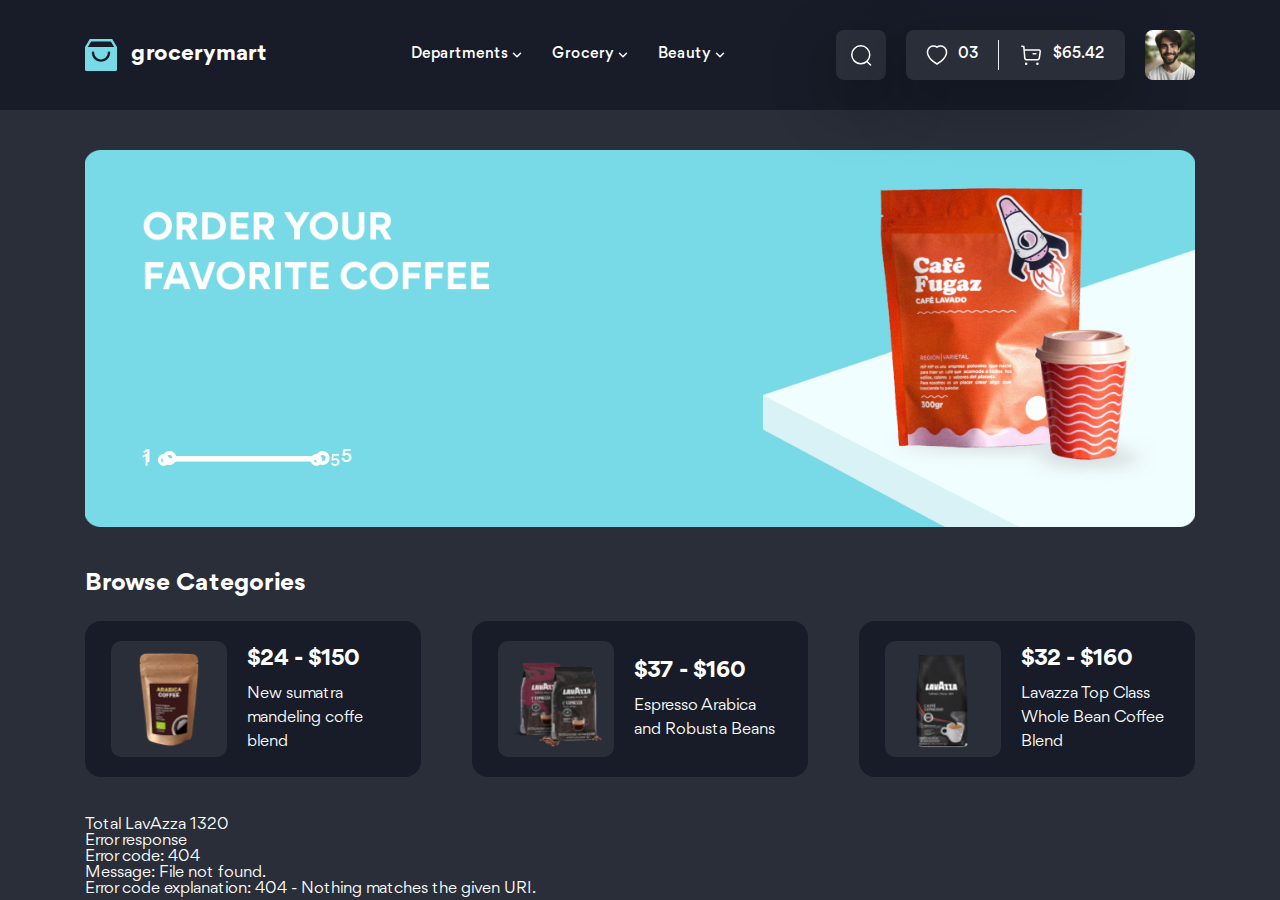
==== commit 31d52831: "category" ====
--- a/index.html
+++ b/index.html
@@ -24,28 +24,66 @@
     load("#header","./template/header.html");
    </script>
 
-   <div class="container">
-        <!--Slideshow-->
+   <div class="container home">
+    <section class="home__container">
         <div class="slideshow">
             <div class="slideshow__inner">
                 <div class="slideshow__item">
-                    <img src="/assets/img/slide/Group 19.png" alt="" class="slideshow__img">
-                </div>
-                <div class="slideshow__item">
-                    <img src="/assets/img/slide/Group 19.png" alt="" class="slideshow__img">
-                </div>
-                <div class="slideshow__item">
-                    <img src="/assets/img/slide/Group 19.png" alt="" class="slideshow__img">
+                    <a href="#" class="slideshow__link">
+                        
+                        <picture>
+                            <source media="(max-width: 767.98px)" srcset="assets/img/slide/item-1-md.png"/>
+                            <img src="assets/img/slide/Group 19.png" alt="" class="slideshow__img">
+                        </picture>
+                    </a>
                 </div>
             </div>
-
             <div class="slideshow__page">
                 <span class="slideshow__num">1</span>
                 <span class="slideshow__slider"></span>
                 <span class="slideshow__num">5</span>
             </div>
         </div>
+    </section>
 
+    <!--Browse Categories-->
+    <section class="home__container">
+        <h2 class="home__heading">Browse Categories</h2>
+        <div class="home__cate row row-cols-3 row-cols-md-1">
+            <div class="col">
+                <article class="cate-item">
+                    <img src="./assets/img/cate-item/image 83 (1).png" alt="" class="cate-item__thumb">
+                    <section class="cate-item__info">
+                        <h3 class="cate-item__heading">$24 - $150</h3>
+                        <p class="cate-item__desc">New sumatra mandeling coffe blend</p>
+                    </section>
+                </article>
+            </div>
+            <div class="col">
+                <article class="cate-item">
+                    <img src="./assets/img/cate-item/image 83 (2).png" alt="" class="cate-item__thumb">
+                    <section class="cate-item__info">
+                        <h3 class="cate-item__heading">$37 - $160</h3>
+                        <p class="cate-item__desc">Espresso Arabica and Robusta Beans</p>
+                    </section>
+                </article>
+            </div>
+            <div class="col">
+                <article class="cate-item">
+                    <img src="./assets/img/cate-item/image 83 (3).png" alt="" class="cate-item__thumb">
+                    <section class="cate-item__info">
+                        <h3 class="cate-item__heading">$32 - $160</h3>
+                        <p class="cate-item__desc">Lavazza Top Class Whole Bean Coffee Blend</p>
+                    </section>
+                </article>
+            </div>
+        </div>
+    </section>
+     <!--Total LavAzza 1320-->
+     <section class="home__container">
+        <h2>Total LavAzza 1320</h2>
+
+    </section>
         <footer id="footer"></footer>
         <script>
         load("#footer","./template/footer.html");
--- a/assets/css/style.css
+++ b/assets/css/style.css
@@ -96,6 +96,10 @@
   margin-right: auto;
 }
 
+.container {
+  width: 1370px;
+}
+
 .row {
   display: flex;
   flex-wrap: wrap;
@@ -309,809 +313,29 @@
   --grid-gutter-y: 90px;
 }
 
-@media (min-width: 576px) {
+@media (max-width: 1399.98px) {
+  .container {
+    max-width: 1140px;
+  }
+}
+@media (max-width: 1199.98px) {
+  .container {
+    max-width: 960px;
+  }
+}
+@media (max-width: 991.98px) {
+  .container {
+    max-width: 720px;
+  }
+}
+@media (max-width: 767.98px) {
   .container {
     max-width: 540px;
   }
-  .row-cols-sm-1 > * {
-    flex: 0 0 auto;
-    width: 100%;
-  }
-  .row-cols-sm-2 > * {
-    flex: 0 0 auto;
-    width: 50%;
-  }
-  .row-cols-sm-3 > * {
-    flex: 0 0 auto;
-    width: 33.3333333333%;
-  }
-  .row-cols-sm-4 > * {
-    flex: 0 0 auto;
-    width: 25%;
-  }
-  .row-cols-sm-5 > * {
-    flex: 0 0 auto;
-    width: 20%;
-  }
-  .row-cols-sm-6 > * {
-    flex: 0 0 auto;
-    width: 16.6666666667%;
-  }
-  .col-sm-1 {
-    flex: 0 0 auto;
-    width: 8.3333333333%;
-  }
-  .col-sm-2 {
-    flex: 0 0 auto;
-    width: 16.6666666667%;
-  }
-  .col-sm-3 {
-    flex: 0 0 auto;
-    width: 25%;
-  }
-  .col-sm-4 {
-    flex: 0 0 auto;
-    width: 33.3333333333%;
-  }
-  .col-sm-5 {
-    flex: 0 0 auto;
-    width: 41.6666666667%;
-  }
-  .col-sm-6 {
-    flex: 0 0 auto;
-    width: 50%;
-  }
-  .col-sm-7 {
-    flex: 0 0 auto;
-    width: 58.3333333333%;
-  }
-  .col-sm-8 {
-    flex: 0 0 auto;
-    width: 66.6666666667%;
-  }
-  .col-sm-9 {
-    flex: 0 0 auto;
-    width: 75%;
-  }
-  .col-sm-10 {
-    flex: 0 0 auto;
-    width: 83.3333333333%;
-  }
-  .col-sm-11 {
-    flex: 0 0 auto;
-    width: 91.6666666667%;
-  }
-  .col-sm-12 {
-    flex: 0 0 auto;
-    width: 100%;
-  }
-  .offset-sm-0 {
-    margin-left: 0;
-  }
-  .offset-sm-1 {
-    margin-left: 8.3333333333%;
-  }
-  .offset-sm-2 {
-    margin-left: 16.6666666667%;
-  }
-  .offset-sm-3 {
-    margin-left: 25%;
-  }
-  .offset-sm-4 {
-    margin-left: 33.3333333333%;
-  }
-  .offset-sm-5 {
-    margin-left: 41.6666666667%;
-  }
-  .offset-sm-6 {
-    margin-left: 50%;
-  }
-  .offset-sm-7 {
-    margin-left: 58.3333333333%;
-  }
-  .offset-sm-8 {
-    margin-left: 66.6666666667%;
-  }
-  .offset-sm-9 {
-    margin-left: 75%;
-  }
-  .offset-sm-10 {
-    margin-left: 83.3333333333%;
-  }
-  .offset-sm-11 {
-    margin-left: 91.6666666667%;
-  }
-  .g-sm-0,
-  .gx-sm-0 {
-    --grid-gutter-x: 0px;
-  }
-  .g-sm-0,
-  .gy-sm-0 {
-    --grid-gutter-y: 0px;
-  }
-  .g-sm-1,
-  .gx-sm-1 {
-    --grid-gutter-x: 7.5px;
-  }
-  .g-sm-1,
-  .gy-sm-1 {
-    --grid-gutter-y: 7.5px;
-  }
-  .g-sm-2,
-  .gx-sm-2 {
-    --grid-gutter-x: 15px;
-  }
-  .g-sm-2,
-  .gy-sm-2 {
-    --grid-gutter-y: 15px;
-  }
-  .g-sm-3,
-  .gx-sm-3 {
-    --grid-gutter-x: 30px;
-  }
-  .g-sm-3,
-  .gy-sm-3 {
-    --grid-gutter-y: 30px;
-  }
-  .g-sm-4,
-  .gx-sm-4 {
-    --grid-gutter-x: 45px;
-  }
-  .g-sm-4,
-  .gy-sm-4 {
-    --grid-gutter-y: 45px;
-  }
-  .g-sm-5,
-  .gx-sm-5 {
-    --grid-gutter-x: 90px;
-  }
-  .g-sm-5,
-  .gy-sm-5 {
-    --grid-gutter-y: 90px;
-  }
-}
-@media (min-width: 768px) {
+}
+@media (max-width: 575.98px) {
   .container {
-    max-width: 720px;
-  }
-  .row-cols-md-1 > * {
-    flex: 0 0 auto;
-    width: 100%;
-  }
-  .row-cols-md-2 > * {
-    flex: 0 0 auto;
-    width: 50%;
-  }
-  .row-cols-md-3 > * {
-    flex: 0 0 auto;
-    width: 33.3333333333%;
-  }
-  .row-cols-md-4 > * {
-    flex: 0 0 auto;
-    width: 25%;
-  }
-  .row-cols-md-5 > * {
-    flex: 0 0 auto;
-    width: 20%;
-  }
-  .row-cols-md-6 > * {
-    flex: 0 0 auto;
-    width: 16.6666666667%;
-  }
-  .col-md-1 {
-    flex: 0 0 auto;
-    width: 8.3333333333%;
-  }
-  .col-md-2 {
-    flex: 0 0 auto;
-    width: 16.6666666667%;
-  }
-  .col-md-3 {
-    flex: 0 0 auto;
-    width: 25%;
-  }
-  .col-md-4 {
-    flex: 0 0 auto;
-    width: 33.3333333333%;
-  }
-  .col-md-5 {
-    flex: 0 0 auto;
-    width: 41.6666666667%;
-  }
-  .col-md-6 {
-    flex: 0 0 auto;
-    width: 50%;
-  }
-  .col-md-7 {
-    flex: 0 0 auto;
-    width: 58.3333333333%;
-  }
-  .col-md-8 {
-    flex: 0 0 auto;
-    width: 66.6666666667%;
-  }
-  .col-md-9 {
-    flex: 0 0 auto;
-    width: 75%;
-  }
-  .col-md-10 {
-    flex: 0 0 auto;
-    width: 83.3333333333%;
-  }
-  .col-md-11 {
-    flex: 0 0 auto;
-    width: 91.6666666667%;
-  }
-  .col-md-12 {
-    flex: 0 0 auto;
-    width: 100%;
-  }
-  .offset-md-0 {
-    margin-left: 0;
-  }
-  .offset-md-1 {
-    margin-left: 8.3333333333%;
-  }
-  .offset-md-2 {
-    margin-left: 16.6666666667%;
-  }
-  .offset-md-3 {
-    margin-left: 25%;
-  }
-  .offset-md-4 {
-    margin-left: 33.3333333333%;
-  }
-  .offset-md-5 {
-    margin-left: 41.6666666667%;
-  }
-  .offset-md-6 {
-    margin-left: 50%;
-  }
-  .offset-md-7 {
-    margin-left: 58.3333333333%;
-  }
-  .offset-md-8 {
-    margin-left: 66.6666666667%;
-  }
-  .offset-md-9 {
-    margin-left: 75%;
-  }
-  .offset-md-10 {
-    margin-left: 83.3333333333%;
-  }
-  .offset-md-11 {
-    margin-left: 91.6666666667%;
-  }
-  .g-md-0,
-  .gx-md-0 {
-    --grid-gutter-x: 0px;
-  }
-  .g-md-0,
-  .gy-md-0 {
-    --grid-gutter-y: 0px;
-  }
-  .g-md-1,
-  .gx-md-1 {
-    --grid-gutter-x: 7.5px;
-  }
-  .g-md-1,
-  .gy-md-1 {
-    --grid-gutter-y: 7.5px;
-  }
-  .g-md-2,
-  .gx-md-2 {
-    --grid-gutter-x: 15px;
-  }
-  .g-md-2,
-  .gy-md-2 {
-    --grid-gutter-y: 15px;
-  }
-  .g-md-3,
-  .gx-md-3 {
-    --grid-gutter-x: 30px;
-  }
-  .g-md-3,
-  .gy-md-3 {
-    --grid-gutter-y: 30px;
-  }
-  .g-md-4,
-  .gx-md-4 {
-    --grid-gutter-x: 45px;
-  }
-  .g-md-4,
-  .gy-md-4 {
-    --grid-gutter-y: 45px;
-  }
-  .g-md-5,
-  .gx-md-5 {
-    --grid-gutter-x: 90px;
-  }
-  .g-md-5,
-  .gy-md-5 {
-    --grid-gutter-y: 90px;
-  }
-}
-@media (min-width: 992px) {
-  .container {
-    max-width: 960px;
-  }
-  .row-cols-lg-1 > * {
-    flex: 0 0 auto;
-    width: 100%;
-  }
-  .row-cols-lg-2 > * {
-    flex: 0 0 auto;
-    width: 50%;
-  }
-  .row-cols-lg-3 > * {
-    flex: 0 0 auto;
-    width: 33.3333333333%;
-  }
-  .row-cols-lg-4 > * {
-    flex: 0 0 auto;
-    width: 25%;
-  }
-  .row-cols-lg-5 > * {
-    flex: 0 0 auto;
-    width: 20%;
-  }
-  .row-cols-lg-6 > * {
-    flex: 0 0 auto;
-    width: 16.6666666667%;
-  }
-  .col-lg-1 {
-    flex: 0 0 auto;
-    width: 8.3333333333%;
-  }
-  .col-lg-2 {
-    flex: 0 0 auto;
-    width: 16.6666666667%;
-  }
-  .col-lg-3 {
-    flex: 0 0 auto;
-    width: 25%;
-  }
-  .col-lg-4 {
-    flex: 0 0 auto;
-    width: 33.3333333333%;
-  }
-  .col-lg-5 {
-    flex: 0 0 auto;
-    width: 41.6666666667%;
-  }
-  .col-lg-6 {
-    flex: 0 0 auto;
-    width: 50%;
-  }
-  .col-lg-7 {
-    flex: 0 0 auto;
-    width: 58.3333333333%;
-  }
-  .col-lg-8 {
-    flex: 0 0 auto;
-    width: 66.6666666667%;
-  }
-  .col-lg-9 {
-    flex: 0 0 auto;
-    width: 75%;
-  }
-  .col-lg-10 {
-    flex: 0 0 auto;
-    width: 83.3333333333%;
-  }
-  .col-lg-11 {
-    flex: 0 0 auto;
-    width: 91.6666666667%;
-  }
-  .col-lg-12 {
-    flex: 0 0 auto;
-    width: 100%;
-  }
-  .offset-lg-0 {
-    margin-left: 0;
-  }
-  .offset-lg-1 {
-    margin-left: 8.3333333333%;
-  }
-  .offset-lg-2 {
-    margin-left: 16.6666666667%;
-  }
-  .offset-lg-3 {
-    margin-left: 25%;
-  }
-  .offset-lg-4 {
-    margin-left: 33.3333333333%;
-  }
-  .offset-lg-5 {
-    margin-left: 41.6666666667%;
-  }
-  .offset-lg-6 {
-    margin-left: 50%;
-  }
-  .offset-lg-7 {
-    margin-left: 58.3333333333%;
-  }
-  .offset-lg-8 {
-    margin-left: 66.6666666667%;
-  }
-  .offset-lg-9 {
-    margin-left: 75%;
-  }
-  .offset-lg-10 {
-    margin-left: 83.3333333333%;
-  }
-  .offset-lg-11 {
-    margin-left: 91.6666666667%;
-  }
-  .g-lg-0,
-  .gx-lg-0 {
-    --grid-gutter-x: 0px;
-  }
-  .g-lg-0,
-  .gy-lg-0 {
-    --grid-gutter-y: 0px;
-  }
-  .g-lg-1,
-  .gx-lg-1 {
-    --grid-gutter-x: 7.5px;
-  }
-  .g-lg-1,
-  .gy-lg-1 {
-    --grid-gutter-y: 7.5px;
-  }
-  .g-lg-2,
-  .gx-lg-2 {
-    --grid-gutter-x: 15px;
-  }
-  .g-lg-2,
-  .gy-lg-2 {
-    --grid-gutter-y: 15px;
-  }
-  .g-lg-3,
-  .gx-lg-3 {
-    --grid-gutter-x: 30px;
-  }
-  .g-lg-3,
-  .gy-lg-3 {
-    --grid-gutter-y: 30px;
-  }
-  .g-lg-4,
-  .gx-lg-4 {
-    --grid-gutter-x: 45px;
-  }
-  .g-lg-4,
-  .gy-lg-4 {
-    --grid-gutter-y: 45px;
-  }
-  .g-lg-5,
-  .gx-lg-5 {
-    --grid-gutter-x: 90px;
-  }
-  .g-lg-5,
-  .gy-lg-5 {
-    --grid-gutter-y: 90px;
-  }
-}
-@media (min-width: 1200px) {
-  .container {
-    max-width: 1140px;
-  }
-  .row-cols-xl-1 > * {
-    flex: 0 0 auto;
-    width: 100%;
-  }
-  .row-cols-xl-2 > * {
-    flex: 0 0 auto;
-    width: 50%;
-  }
-  .row-cols-xl-3 > * {
-    flex: 0 0 auto;
-    width: 33.3333333333%;
-  }
-  .row-cols-xl-4 > * {
-    flex: 0 0 auto;
-    width: 25%;
-  }
-  .row-cols-xl-5 > * {
-    flex: 0 0 auto;
-    width: 20%;
-  }
-  .row-cols-xl-6 > * {
-    flex: 0 0 auto;
-    width: 16.6666666667%;
-  }
-  .col-xl-1 {
-    flex: 0 0 auto;
-    width: 8.3333333333%;
-  }
-  .col-xl-2 {
-    flex: 0 0 auto;
-    width: 16.6666666667%;
-  }
-  .col-xl-3 {
-    flex: 0 0 auto;
-    width: 25%;
-  }
-  .col-xl-4 {
-    flex: 0 0 auto;
-    width: 33.3333333333%;
-  }
-  .col-xl-5 {
-    flex: 0 0 auto;
-    width: 41.6666666667%;
-  }
-  .col-xl-6 {
-    flex: 0 0 auto;
-    width: 50%;
-  }
-  .col-xl-7 {
-    flex: 0 0 auto;
-    width: 58.3333333333%;
-  }
-  .col-xl-8 {
-    flex: 0 0 auto;
-    width: 66.6666666667%;
-  }
-  .col-xl-9 {
-    flex: 0 0 auto;
-    width: 75%;
-  }
-  .col-xl-10 {
-    flex: 0 0 auto;
-    width: 83.3333333333%;
-  }
-  .col-xl-11 {
-    flex: 0 0 auto;
-    width: 91.6666666667%;
-  }
-  .col-xl-12 {
-    flex: 0 0 auto;
-    width: 100%;
-  }
-  .offset-xl-0 {
-    margin-left: 0;
-  }
-  .offset-xl-1 {
-    margin-left: 8.3333333333%;
-  }
-  .offset-xl-2 {
-    margin-left: 16.6666666667%;
-  }
-  .offset-xl-3 {
-    margin-left: 25%;
-  }
-  .offset-xl-4 {
-    margin-left: 33.3333333333%;
-  }
-  .offset-xl-5 {
-    margin-left: 41.6666666667%;
-  }
-  .offset-xl-6 {
-    margin-left: 50%;
-  }
-  .offset-xl-7 {
-    margin-left: 58.3333333333%;
-  }
-  .offset-xl-8 {
-    margin-left: 66.6666666667%;
-  }
-  .offset-xl-9 {
-    margin-left: 75%;
-  }
-  .offset-xl-10 {
-    margin-left: 83.3333333333%;
-  }
-  .offset-xl-11 {
-    margin-left: 91.6666666667%;
-  }
-  .g-xl-0,
-  .gx-xl-0 {
-    --grid-gutter-x: 0px;
-  }
-  .g-xl-0,
-  .gy-xl-0 {
-    --grid-gutter-y: 0px;
-  }
-  .g-xl-1,
-  .gx-xl-1 {
-    --grid-gutter-x: 7.5px;
-  }
-  .g-xl-1,
-  .gy-xl-1 {
-    --grid-gutter-y: 7.5px;
-  }
-  .g-xl-2,
-  .gx-xl-2 {
-    --grid-gutter-x: 15px;
-  }
-  .g-xl-2,
-  .gy-xl-2 {
-    --grid-gutter-y: 15px;
-  }
-  .g-xl-3,
-  .gx-xl-3 {
-    --grid-gutter-x: 30px;
-  }
-  .g-xl-3,
-  .gy-xl-3 {
-    --grid-gutter-y: 30px;
-  }
-  .g-xl-4,
-  .gx-xl-4 {
-    --grid-gutter-x: 45px;
-  }
-  .g-xl-4,
-  .gy-xl-4 {
-    --grid-gutter-y: 45px;
-  }
-  .g-xl-5,
-  .gx-xl-5 {
-    --grid-gutter-x: 90px;
-  }
-  .g-xl-5,
-  .gy-xl-5 {
-    --grid-gutter-y: 90px;
-  }
-}
-@media (min-width: 1400px) {
-  .container {
-    max-width: 1370px;
-  }
-  .row-cols-xxl-1 > * {
-    flex: 0 0 auto;
-    width: 100%;
-  }
-  .row-cols-xxl-2 > * {
-    flex: 0 0 auto;
-    width: 50%;
-  }
-  .row-cols-xxl-3 > * {
-    flex: 0 0 auto;
-    width: 33.3333333333%;
-  }
-  .row-cols-xxl-4 > * {
-    flex: 0 0 auto;
-    width: 25%;
-  }
-  .row-cols-xxl-5 > * {
-    flex: 0 0 auto;
-    width: 20%;
-  }
-  .row-cols-xxl-6 > * {
-    flex: 0 0 auto;
-    width: 16.6666666667%;
-  }
-  .col-xxl-1 {
-    flex: 0 0 auto;
-    width: 8.3333333333%;
-  }
-  .col-xxl-2 {
-    flex: 0 0 auto;
-    width: 16.6666666667%;
-  }
-  .col-xxl-3 {
-    flex: 0 0 auto;
-    width: 25%;
-  }
-  .col-xxl-4 {
-    flex: 0 0 auto;
-    width: 33.3333333333%;
-  }
-  .col-xxl-5 {
-    flex: 0 0 auto;
-    width: 41.6666666667%;
-  }
-  .col-xxl-6 {
-    flex: 0 0 auto;
-    width: 50%;
-  }
-  .col-xxl-7 {
-    flex: 0 0 auto;
-    width: 58.3333333333%;
-  }
-  .col-xxl-8 {
-    flex: 0 0 auto;
-    width: 66.6666666667%;
-  }
-  .col-xxl-9 {
-    flex: 0 0 auto;
-    width: 75%;
-  }
-  .col-xxl-10 {
-    flex: 0 0 auto;
-    width: 83.3333333333%;
-  }
-  .col-xxl-11 {
-    flex: 0 0 auto;
-    width: 91.6666666667%;
-  }
-  .col-xxl-12 {
-    flex: 0 0 auto;
-    width: 100%;
-  }
-  .offset-xxl-0 {
-    margin-left: 0;
-  }
-  .offset-xxl-1 {
-    margin-left: 8.3333333333%;
-  }
-  .offset-xxl-2 {
-    margin-left: 16.6666666667%;
-  }
-  .offset-xxl-3 {
-    margin-left: 25%;
-  }
-  .offset-xxl-4 {
-    margin-left: 33.3333333333%;
-  }
-  .offset-xxl-5 {
-    margin-left: 41.6666666667%;
-  }
-  .offset-xxl-6 {
-    margin-left: 50%;
-  }
-  .offset-xxl-7 {
-    margin-left: 58.3333333333%;
-  }
-  .offset-xxl-8 {
-    margin-left: 66.6666666667%;
-  }
-  .offset-xxl-9 {
-    margin-left: 75%;
-  }
-  .offset-xxl-10 {
-    margin-left: 83.3333333333%;
-  }
-  .offset-xxl-11 {
-    margin-left: 91.6666666667%;
-  }
-  .g-xxl-0,
-  .gx-xxl-0 {
-    --grid-gutter-x: 0px;
-  }
-  .g-xxl-0,
-  .gy-xxl-0 {
-    --grid-gutter-y: 0px;
-  }
-  .g-xxl-1,
-  .gx-xxl-1 {
-    --grid-gutter-x: 7.5px;
-  }
-  .g-xxl-1,
-  .gy-xxl-1 {
-    --grid-gutter-y: 7.5px;
-  }
-  .g-xxl-2,
-  .gx-xxl-2 {
-    --grid-gutter-x: 15px;
-  }
-  .g-xxl-2,
-  .gy-xxl-2 {
-    --grid-gutter-y: 15px;
-  }
-  .g-xxl-3,
-  .gx-xxl-3 {
-    --grid-gutter-x: 30px;
-  }
-  .g-xxl-3,
-  .gy-xxl-3 {
-    --grid-gutter-y: 30px;
-  }
-  .g-xxl-4,
-  .gx-xxl-4 {
-    --grid-gutter-x: 45px;
-  }
-  .g-xxl-4,
-  .gy-xxl-4 {
-    --grid-gutter-y: 45px;
-  }
-  .g-xxl-5,
-  .gx-xxl-5 {
-    --grid-gutter-x: 90px;
-  }
-  .g-xxl-5,
-  .gy-xxl-5 {
-    --grid-gutter-y: 90px;
+    max-width: 100%;
   }
 }
 .d-block {
@@ -1213,12 +437,15 @@
   --Secondary-Color-Background: #FFF;
   --dropdown-shadow-bg:rgba(0, 0, 0, 0.20);
   --dropdown-arrow-color:#fff;
+  --dropdown-bg-color: #fff;
   --top-menu-boder-color:#D2D1D6;
   --menu-column-icon-color:brightness(0) saturate(100%) invert(8%) sepia(11%)
   saturate(3969%) hue-rotate(212deg) brightness(97%) contrast(95%);
   --slidebar-bg:#FFFFFF;
   --slidebar-title:#1A162E;
   --icon:#FFFFFF;
+  --cate-item-bg:#eee;
+  --cate-item-bg-thumb:#fff;
 }
 @media (max-width: 991.98px) {
   html {
@@ -1237,6 +464,7 @@
   --top-act-group-bg-color:#292E39;
   --top-act-group-shadow:rgba(0, 0, 0, 0.20);
   --top-act-group-separate:#EDEDF6;
+  --dropdown-bg-color: #2f3441;
   --Secondary-Color-Background: #292E39;
   --dropdown-shadow-bg:rgba(23, 28, 40, 0.40);
   --dropdrown-arrow-color: brightness(0) saturate(100%)
@@ -1244,7 +472,10 @@
   --top-menu-boder-color:#171C28;
   --menu-column-icon-color: brightness(0) saturate(100%) invert(100%) sepia(23%) saturate(2935%)
                   hue-rotate(206deg) brightness(110%) contrast(97%);
+  --slidebar-title:#FFFFFF;
   --slidebar-bg:#292E39;
+  --cate-item-bg:#171C28;
+  --cate-item-bg-thumb:#292E39;
 }
 @media (max-width: 991.98px) {
   html.dark {
@@ -1272,11 +503,17 @@
   display: flex;
   align-items: center;
   position: relative;
-  background: var(--topbar-bg-color);
+  z-index: 1;
+}
+@media (max-width: 991.98px) {
+  .top-bar {
+    padding: 20px 0;
+  }
 }
 @media (max-width: 767.98px) {
   .top-bar {
     justify-content: space-between;
+    padding: 16px 0;
   }
 }
 
@@ -1504,6 +741,7 @@
   }
 }
 .dropdown__inner {
+  z-index: 1;
   --inner-padding: 30px;
   position: relative;
   padding: var(--inner-padding);
@@ -1529,6 +767,11 @@
   }
   .dropdown__inner::before {
     content: none;
+  }
+}
+@media (max-width: 575.98px) {
+  .dropdown__inner {
+    padding: 0 20px;
   }
 }
 
@@ -1590,6 +833,11 @@
   margin-top: 4px;
   font-weight: 500;
 }
+@media (max-width: 991.98px) {
+  .menu-column__heading {
+    margin-bottom: 26px;
+  }
+}
 .menu-column__list {
   margin-top: 19px;
 }
@@ -1650,18 +898,126 @@
 }
 
 .slideshow {
-  margin: 40px 0px;
+  position: relative;
 }
 .slideshow__inner {
   display: flex;
   overflow: hidden;
 }
 .slideshow__item {
+  position: relative;
   flex-shrink: 0;
   width: 100%;
+  padding-top: 34%;
+}
+@media (max-width: 767.98px) {
+  .slideshow__item {
+    padding-top: 50%;
+  }
 }
 .slideshow__img {
+  position: absolute;
+  top: 0;
+  left: 0;
   width: 100%;
+  height: 100%;
+  object-fit: cover;
+}
+.slideshow__page {
+  --color:#fff;
+  position: absolute;
+  bottom: 15%;
+  left: 5.2%;
+  width: 12.8%;
+  display: flex;
+  align-items: center;
+  column-gap: 24px;
+}
+@media (max-width: 767.98px) {
+  .slideshow__page {
+    display: none;
+  }
+}
+.slideshow__num {
+  font-size: 18px;
+  font-weight: 500;
+  line-height: 144.444%;
+  color: var(--color);
+}
+@media (max-width: 767.98px) {
+  .slideshow__num {
+    font-size: 1.4rem;
+  }
+}
+.slideshow__slider {
+  position: relative;
+  width: 100%;
+  height: 4px;
+  flex-shrink: 0;
+  background: #fff;
+}
+.slideshow__slider::before, .slideshow__slider::after {
+  content: "";
+  position: absolute;
+  top: 50%;
+  width: 14px;
+  height: 14px;
+  border: 4px solid #fff;
+  border-radius: 50%;
+}
+.slideshow__slider::before {
+  left: 0;
+  translate: -90% -50%;
+}
+.slideshow__slider::after {
+  right: 0;
+  translate: 90% -50%;
+}
+
+.cate-item {
+  background: var(--cate-item-bg);
+  column-gap: 20px;
+  border-radius: 16px;
+  display: flex;
+  padding: 20px 26px;
+  align-items: center;
+}
+.cate-item__thumb {
+  background: var(--cate-item-bg-thumb);
+  border-radius: 10px;
+  width: 116px;
+  height: 116px;
+  object-fit: contain;
+}
+.cate-item__heading {
+  font-size: 22px;
+  font-weight: 700;
+  line-height: 145.455%;
+}
+.cate-item__desc {
+  margin-top: 6px;
+  font-size: 16px;
+  font-weight: 400;
+  line-height: 150%;
+}
+
+.home__container {
+  margin-top: 40px;
+}
+@media (max-width: 767.98px) {
+  .home__container {
+    margin-top: 30px;
+  }
+}
+.home__heading {
+  color: var(--slidebar-title);
+  font-size: 2.4rem;
+  font-weight: 700;
+  line-height: 141.667%;
+  margin-bottom: 20px;
+}
+.home__cate {
+  --grid-gutter-x:51px;
 }
 
 /*# sourceMappingURL=style.css.map */
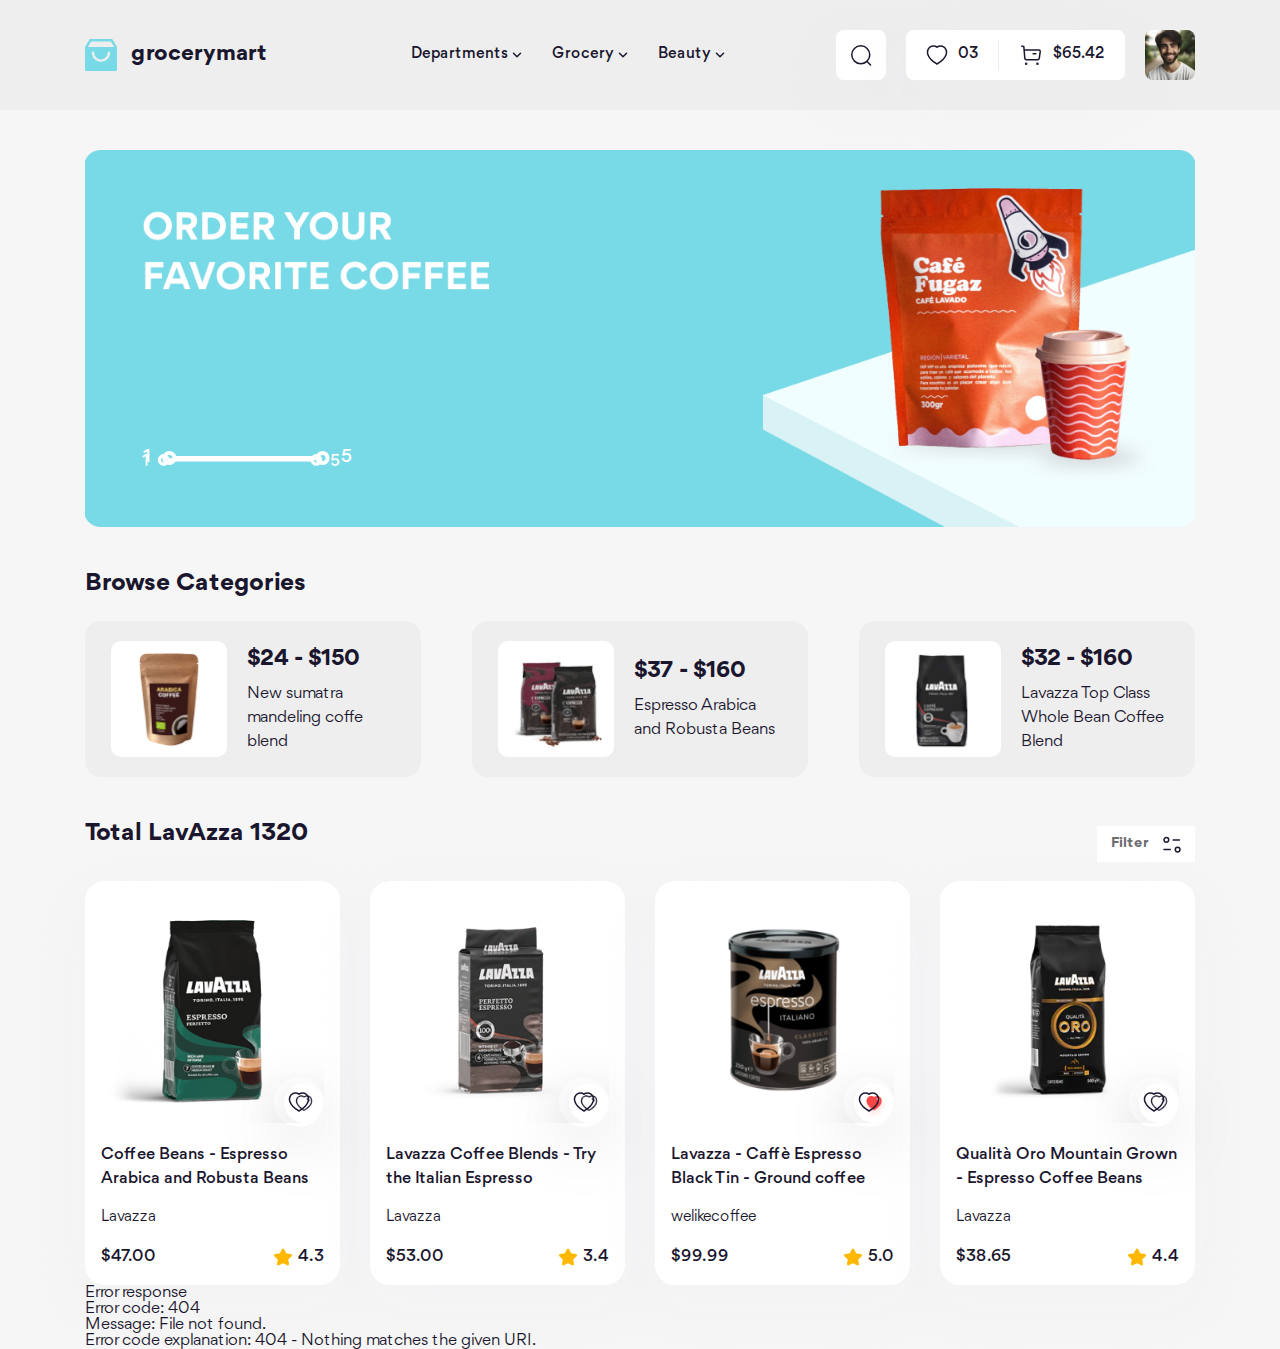
==== commit 35dc3306: "form filter" ====
--- a/index.html
+++ b/index.html
@@ -1,95 +1,392 @@
 <!DOCTYPE html>
-<html lang="en" class="dark">
-<head>
-    <meta charset="UTF-8">
-    <meta name="viewport" content="width=device-width, initial-scale=1.0">
-    <link rel="apple-touch-icon" sizes="76x76" href="./assets/favicon/apple-touch-icon.png">
-    <link rel="icon" type="image/png" sizes="32x32" href="./assets/favicon/favicon-32x32.png">
-    <link rel="icon" type="image/png" sizes="16x16" href="./assets/favicon/favicon-16x16.png">
-    <link rel="manifest" href="./assets/favicon/site.webmanifest">
-    <link rel="mask-icon" href="./assets/favicon/safari-pinned-tab.svg" color="#5bbad5">
-    <meta name="msapplication-TileColor" content="#da532c">
-    <meta name="theme-color" content="#ffffff">
+<html lang="en" class="">
+  <head>
+    <meta charset="UTF-8" />
+    <meta name="viewport" content="width=device-width, initial-scale=1.0" />
+    <link
+      rel="apple-touch-icon"
+      sizes="76x76"
+      href="./assets/favicon/apple-touch-icon.png"
+    />
+    <link
+      rel="icon"
+      type="image/png"
+      sizes="32x32"
+      href="./assets/favicon/favicon-32x32.png"
+    />
+    <link
+      rel="icon"
+      type="image/png"
+      sizes="16x16"
+      href="./assets/favicon/favicon-16x16.png"
+    />
+    <link rel="manifest" href="./assets/favicon/site.webmanifest" />
+    <link
+      rel="mask-icon"
+      href="./assets/favicon/safari-pinned-tab.svg"
+      color="#5bbad5"
+    />
+    <meta name="msapplication-TileColor" content="#da532c" />
+    <meta name="theme-color" content="#ffffff" />
     <!--fonts-->
-    <link rel="stylesheet" href="./assets/fonts/stylesheet.css">
-    <link rel="stylesheet" href="./assets/css/style.css">
+    <link rel="stylesheet" href="./assets/fonts/stylesheet.css" />
+    <link rel="stylesheet" href="./assets/css/style.css" />
 
     <!--Scripts-->
     <script src="./assets/js/scripts.js"></script>
     <title>Grocery Mart</title>
-</head>
-<body>
-   <header id="header" class="header"></header>
-   <script>
-    load("#header","./template/header.html");
-   </script>
+  </head>
+  <body>
+    <header id="header" class="header"></header>
+    <script>
+      load("#header", "./template/header.html");
+    </script>
 
-   <div class="container home">
-    <section class="home__container">
+    <div class="container home">
+      <section class="home__container">
         <div class="slideshow">
-            <div class="slideshow__inner">
-                <div class="slideshow__item">
-                    <a href="#" class="slideshow__link">
-                        
-                        <picture>
-                            <source media="(max-width: 767.98px)" srcset="assets/img/slide/item-1-md.png"/>
-                            <img src="assets/img/slide/Group 19.png" alt="" class="slideshow__img">
-                        </picture>
-                    </a>
-                </div>
+          <div class="slideshow__inner">
+            <div class="slideshow__item">
+              <a href="#" class="slideshow__link">
+                <picture>
+                  <source
+                    media="(max-width: 767.98px)"
+                    srcset="assets/img/slide/item-1-md.png"
+                  />
+                  <img
+                    src="./assets/img/slide/Group 19.png"
+                    alt=""
+                    class="slideshow__img"
+                  />
+                </picture>
+              </a>
             </div>
-            <div class="slideshow__page">
-                <span class="slideshow__num">1</span>
-                <span class="slideshow__slider"></span>
-                <span class="slideshow__num">5</span>
-            </div>
+          </div>
+          <div class="slideshow__page">
+            <span class="slideshow__num">1</span>
+            <span class="slideshow__slider"></span>
+            <span class="slideshow__num">5</span>
+          </div>
         </div>
-    </section>
+      </section>
 
-    <!--Browse Categories-->
-    <section class="home__container">
+      <!--Browse Categories-->
+      <section class="home__container">
         <h2 class="home__heading">Browse Categories</h2>
         <div class="home__cate row row-cols-3 row-cols-md-1">
-            <div class="col">
-                <article class="cate-item">
-                    <img src="./assets/img/cate-item/image 83 (1).png" alt="" class="cate-item__thumb">
-                    <section class="cate-item__info">
-                        <h3 class="cate-item__heading">$24 - $150</h3>
-                        <p class="cate-item__desc">New sumatra mandeling coffe blend</p>
-                    </section>
-                </article>
+          <div class="col">
+            <article class="cate-item">
+              <img
+                src="./assets/img/cate-item/image 83 (1).png"
+                alt=""
+                class="cate-item__thumb"
+              />
+              <div class="cate-item__info">
+                <h3 class="cate-item__heading">$24 - $150</h3>
+                <p class="cate-item__desc">New sumatra mandeling coffe blend</p>
+              </div>
+            </article>
+          </div>
+          <div class="col">
+            <article class="cate-item">
+              <img
+                src="./assets/img/cate-item/image 83 (2).png"
+                alt=""
+                class="cate-item__thumb"
+              />
+              <div class="cate-item__info">
+                <h3 class="cate-item__heading">$37 - $160</h3>
+                <p class="cate-item__desc">
+                  Espresso Arabica and Robusta Beans
+                </p>
+              </div>
+            </article>
+          </div>
+          <div class="col">
+            <article class="cate-item">
+              <img
+                src="./assets/img/cate-item/image 83 (3).png"
+                alt=""
+                class="cate-item__thumb"
+              />
+              <div class="cate-item__info">
+                <h3 class="cate-item__heading">$32 - $160</h3>
+                <p class="cate-item__desc">
+                  Lavazza Top Class Whole Bean Coffee Blend
+                </p>
+              </div>
+            </article>
+          </div>
+        </div>
+      </section>
+      <!--Total LavAzza 1320-->
+      <section class="home__container">
+        <div class="home__row">
+          <h2 class="home__heading">Total LavAzza 1320</h2>
+          <div class="filter-wrap">
+            <button class="filter-btn js-toggle" toggle-target="#home-filter">
+              Filter
+              <img
+                src="./assets/icon/filter.svg"
+                alt=""
+                class="filter-btn__icon icon"
+              />
+            </button>
+            <div id="home-filter" class="filter hide">
+              <img src="./assets/icon/dropdow-up.png" alt="" class="filter__arrow">
+              <h3 class="filter__heading">Filter</h3>
+              <form action="" class="filter__form">
+                <div class="filter__row">
+                  <!--filter col1-->
+                  <div class="filter__col">
+                    <label for="" class="filter__form-label">Price</label>
+                    <div class="filter__form-group">
+                      <div
+                        class="filter__form-slider"
+                        style="--min-value: 10%; --max-value: 60%"
+                      ></div>
+                    </div>
+                    <div class="filter__form-group filter__form-group-inline">
+                      <div>
+                        <label
+                          for=""
+                          class="filter__form-label filter__form-label-small"
+                        >
+                          Minimum
+                        </label>
+                        <div class="filter__form-text-input filter__form-text-input-small">
+                          <input type="text" name="" id="" value="$30.00" class="filter__form-input"  readonly>
+                         </div>
+                      </div>
+                      <div>
+                        <label
+                          for=""
+                          class="filter__form-label filter__form-label-small"
+                        >
+                          Maximum
+                        </label>
+                        <div class="filter__form-text-input filter__form-text-input-small">
+                          <input type="text" name="" id="" value="$100.00" class="filter__form-input"  readonly>
+                         </div>
+                      </div>
+                    </div>
+                  </div>
+
+                  <div class="filter__separate"></div>
+                  <!--filter col2-->
+                  <div class="filter__col">
+                    <label for="" class="filter__form-label">Size/Weight</label>
+                    <div class="filter__form-group">
+                      <div class="filter__form-select-wrap">
+                        <div class="filter__form-select" style="--width:159px;">
+                          500g
+                          <img src="./assets/icon/Arrow - Down 2.svg" alt="" class="filter__form-select-arrow">
+                        </div>
+                        <div class="filter__form-select">
+                          Gram
+                          <img src="./assets/icon/Arrow - Down 2.svg" alt="" class="filter__form-select-arrow">
+                        </div>
+                      </div>
+                    </div>
+                    <div class="filter__form-group">
+                      <div class="filter__form-tags">
+                        <button class="filter__form-tag">Small</button>
+                        <button class="filter__form-tag">Media</button>
+                        <button class="filter__form-tag">Large</button>
+                      </div>
+                    </div>
+                  </div>
+                  <div class="filter__separate"></div>
+                  <!--filter col3-->
+                  <div class="filter__col">
+                    <label for="" class="filter__form-label">Brand</label>
+                    <div class="filter__form-group">
+                     <div class="filter__form-text-input">
+                      <input type="text" name="" id="" placeholder="Search brand name" class="filter__form-input">
+                      <img src="./assets/icon/sreach.svg" alt=""  class="filter__form-icon">
+                     </div>
+                      
+                    <div class="filter__form-group"></div>
+                      <div class="filter__form-tags">
+                        <button class="filter__form-tag">Lavazza</button>
+                        <button class="filter__form-tag">Nescafe</button>
+                        <button class="filter__form-tag">Starbucks</button>
+                      </div>
+                    </div>
+                  </div>
+                    
+                </div>
+                <div class="filter__row filter__footer">
+                  <button class="btn btn-text filter__cancel " >Cancel</button>
+                  <button class="btn btn-primary filter__result " >Show Result</button>
+                </div>
+              </form>
             </div>
-            <div class="col">
-                <article class="cate-item">
-                    <img src="./assets/img/cate-item/image 83 (2).png" alt="" class="cate-item__thumb">
-                    <section class="cate-item__info">
-                        <h3 class="cate-item__heading">$37 - $160</h3>
-                        <p class="cate-item__desc">Espresso Arabica and Robusta Beans</p>
-                    </section>
-                </article>
-            </div>
-            <div class="col">
-                <article class="cate-item">
-                    <img src="./assets/img/cate-item/image 83 (3).png" alt="" class="cate-item__thumb">
-                    <section class="cate-item__info">
-                        <h3 class="cate-item__heading">$32 - $160</h3>
-                        <p class="cate-item__desc">Lavazza Top Class Whole Bean Coffee Blend</p>
-                    </section>
-                </article>
-            </div>
+          </div>
         </div>
-    </section>
-     <!--Total LavAzza 1320-->
-     <section class="home__container">
-        <h2>Total LavAzza 1320</h2>
-
-    </section>
-        <footer id="footer"></footer>
-        <script>
-        load("#footer","./template/footer.html");
-        </script>
-   </div>
-   
-</body>
+        <div class="row row-cols-4 row-cols-lg-2 row-cols-md-1 g-3">
+          <div class="col">
+            <a href="#!">
+              <article class="product-card">
+                <div class="product-card__img-wrap">
+                  <a href="#!">
+                    <img
+                      src="./assets/img/cate-row/image - UIHUT.png"
+                      alt=""
+                      class="product-card__thumb"
+                    />
+                  </a>
+                  <button
+                    class="like-btn like-btn--linked product-card__like-btn"
+                  >
+                    <img
+                      src="./assets/icon/heart.svg"
+                      alt=""
+                      class="like-btn__icon icon"
+                    />
+                  </button>
+                </div>
+                <h3 class="product-card__title">
+                  <a href="#!"
+                    >Coffee Beans - Espresso Arabica and Robusta Beans</a
+                  >
+                </h3>
+                <p class="product-card__brand">Lavazza</p>
+                <div class="product-card__row">
+                  <span class="product-card__price">$47.00</span>
+                  <img
+                    src="./assets/icon/star.svg"
+                    alt=""
+                    class="product-card__star"
+                  />
+                  <span class="product-card__score">4.3</span>
+                </div>
+              </article>
+            </a>
+          </div>
+          <div class="col">
+            <a href="#!">
+              <article class="product-card">
+                <div class="product-card__img-wrap">
+                  <a href="#!">
+                    <img
+                      src="./assets/img/cate-row/image - UIHUT (1).png"
+                      alt=""
+                      class="product-card__thumb"
+                    />
+                  </a>
+                  <button
+                    class="like-btn like-btn--linked product-card__like-btn"
+                  >
+                    <img
+                      src="./assets/icon/heart.svg"
+                      alt=""
+                      class="like-btn__icon icon"
+                    />
+                  </button>
+                </div>
+                <h3 class="product-card__title">
+                  <a href="#!"
+                    >Lavazza Coffee Blends - Try the Italian Espresso</a
+                  >
+                </h3>
+                <p class="product-card__brand">Lavazza</p>
+                <div class="product-card__row">
+                  <span class="product-card__price">$53.00</span>
+                  <img
+                    src="./assets/icon/star.svg"
+                    alt=""
+                    class="product-card__star"
+                  />
+                  <span class="product-card__score">3.4</span>
+                </div>
+              </article>
+            </a>
+          </div>
+          <div class="col">
+            <a href="#!">
+              <article class="product-card">
+                <div class="product-card__img-wrap">
+                  <a href="#!">
+                    <img
+                      src="./assets/img/cate-row/image - UIHUT (2).png"
+                      alt=""
+                      class="product-card__thumb"
+                    />
+                  </a>
+                  <button
+                    class="like-btn like-btn--linked product-card__like-btn"
+                  >
+                    <img
+                      src="./assets/icon/heart.svg"
+                      alt=""
+                      class="like-btn__icon icon"
+                    />
+                  </button>
+                </div>
+                <h3 class="product-card__title">
+                  <a href="#!"
+                    >Lavazza - Caffè Espresso Black Tin - Ground coffee</a
+                  >
+                </h3>
+                <p class="product-card__brand">welikecoffee</p>
+                <div class="product-card__row">
+                  <span class="product-card__price">$99.99</span>
+                  <img
+                    src="./assets/icon/star.svg"
+                    alt=""
+                    class="product-card__star"
+                  />
+                  <span class="product-card__score">5.0</span>
+                </div>
+              </article>
+            </a>
+          </div>
+          <div class="col">
+            <a href="#!">
+              <article class="product-card">
+                <div class="product-card__img-wrap">
+                  <a href="#!">
+                    <img
+                      src="./assets/img/cate-row/image - UIHUT (3).png"
+                      alt=""
+                      class="product-card__thumb"
+                    />
+                  </a>
+                  <button
+                    class="like-btn like-btn--linked product-card__like-btn"
+                  >
+                    <img
+                      src="./assets/icon/heart.svg"
+                      alt=""
+                      class="like-btn__icon icon"
+                    />
+                  </button>
+                </div>
+                <h3 class="product-card__title">
+                  <a href="#!"
+                    >Qualità Oro Mountain Grown - Espresso Coffee Beans</a
+                  >
+                </h3>
+                <p class="product-card__brand">Lavazza</p>
+                <div class="product-card__row">
+                  <span class="product-card__price">$38.65</span>
+                  <img
+                    src="./assets/icon/star.svg"
+                    alt=""
+                    class="product-card__star"
+                  />
+                  <span class="product-card__score">4.4</span>
+                </div>
+              </article>
+            </a>
+          </div>
+        </div>
+      </section>
+      <footer id="footer"></footer>
+      <script>
+        load("#footer", "./template/footer.html");
+      </script>
+    </div>
+  </body>
 </html>
-
--- a/assets/css/style.css
+++ b/assets/css/style.css
@@ -71,16 +71,28 @@
   border: none;
   outline: none;
   background: transparent;
+  padding: 0;
+  cursor: pointer;
 }
 
 img, a, button, input, textarea, select {
   font-family: inherit;
   color: inherit;
   -webkit-tap-highlight-color: transparent;
+  outline: none;
+  border: none;
+  padding: 0;
 }
 
 .icon {
   filter: var(--icon-color);
+}
+
+@media (max-width: 575.98px) {
+  .container {
+    padding-left: 20px !important;
+    padding-right: 20px !important;
+  }
 }
 
 .row > *, .container-fluid, .container {
@@ -317,25 +329,805 @@
   .container {
     max-width: 1140px;
   }
+  .row-cols-xxl-1 > * {
+    flex: 0 0 auto;
+    width: 100%;
+  }
+  .row-cols-xxl-2 > * {
+    flex: 0 0 auto;
+    width: 50%;
+  }
+  .row-cols-xxl-3 > * {
+    flex: 0 0 auto;
+    width: 33.3333333333%;
+  }
+  .row-cols-xxl-4 > * {
+    flex: 0 0 auto;
+    width: 25%;
+  }
+  .row-cols-xxl-5 > * {
+    flex: 0 0 auto;
+    width: 20%;
+  }
+  .row-cols-xxl-6 > * {
+    flex: 0 0 auto;
+    width: 16.6666666667%;
+  }
+  .col-xxl-1 {
+    flex: 0 0 auto;
+    width: 8.3333333333%;
+  }
+  .col-xxl-2 {
+    flex: 0 0 auto;
+    width: 16.6666666667%;
+  }
+  .col-xxl-3 {
+    flex: 0 0 auto;
+    width: 25%;
+  }
+  .col-xxl-4 {
+    flex: 0 0 auto;
+    width: 33.3333333333%;
+  }
+  .col-xxl-5 {
+    flex: 0 0 auto;
+    width: 41.6666666667%;
+  }
+  .col-xxl-6 {
+    flex: 0 0 auto;
+    width: 50%;
+  }
+  .col-xxl-7 {
+    flex: 0 0 auto;
+    width: 58.3333333333%;
+  }
+  .col-xxl-8 {
+    flex: 0 0 auto;
+    width: 66.6666666667%;
+  }
+  .col-xxl-9 {
+    flex: 0 0 auto;
+    width: 75%;
+  }
+  .col-xxl-10 {
+    flex: 0 0 auto;
+    width: 83.3333333333%;
+  }
+  .col-xxl-11 {
+    flex: 0 0 auto;
+    width: 91.6666666667%;
+  }
+  .col-xxl-12 {
+    flex: 0 0 auto;
+    width: 100%;
+  }
+  .offset-xxl-0 {
+    margin-left: 0;
+  }
+  .offset-xxl-1 {
+    margin-left: 8.3333333333%;
+  }
+  .offset-xxl-2 {
+    margin-left: 16.6666666667%;
+  }
+  .offset-xxl-3 {
+    margin-left: 25%;
+  }
+  .offset-xxl-4 {
+    margin-left: 33.3333333333%;
+  }
+  .offset-xxl-5 {
+    margin-left: 41.6666666667%;
+  }
+  .offset-xxl-6 {
+    margin-left: 50%;
+  }
+  .offset-xxl-7 {
+    margin-left: 58.3333333333%;
+  }
+  .offset-xxl-8 {
+    margin-left: 66.6666666667%;
+  }
+  .offset-xxl-9 {
+    margin-left: 75%;
+  }
+  .offset-xxl-10 {
+    margin-left: 83.3333333333%;
+  }
+  .offset-xxl-11 {
+    margin-left: 91.6666666667%;
+  }
+  .g-xxl-0,
+  .gx-xxl-0 {
+    --grid-gutter-x: 0px;
+  }
+  .g-xxl-0,
+  .gy-xxl-0 {
+    --grid-gutter-y: 0px;
+  }
+  .g-xxl-1,
+  .gx-xxl-1 {
+    --grid-gutter-x: 7.5px;
+  }
+  .g-xxl-1,
+  .gy-xxl-1 {
+    --grid-gutter-y: 7.5px;
+  }
+  .g-xxl-2,
+  .gx-xxl-2 {
+    --grid-gutter-x: 15px;
+  }
+  .g-xxl-2,
+  .gy-xxl-2 {
+    --grid-gutter-y: 15px;
+  }
+  .g-xxl-3,
+  .gx-xxl-3 {
+    --grid-gutter-x: 30px;
+  }
+  .g-xxl-3,
+  .gy-xxl-3 {
+    --grid-gutter-y: 30px;
+  }
+  .g-xxl-4,
+  .gx-xxl-4 {
+    --grid-gutter-x: 45px;
+  }
+  .g-xxl-4,
+  .gy-xxl-4 {
+    --grid-gutter-y: 45px;
+  }
+  .g-xxl-5,
+  .gx-xxl-5 {
+    --grid-gutter-x: 90px;
+  }
+  .g-xxl-5,
+  .gy-xxl-5 {
+    --grid-gutter-y: 90px;
+  }
 }
 @media (max-width: 1199.98px) {
   .container {
     max-width: 960px;
   }
+  .row-cols-xl-1 > * {
+    flex: 0 0 auto;
+    width: 100%;
+  }
+  .row-cols-xl-2 > * {
+    flex: 0 0 auto;
+    width: 50%;
+  }
+  .row-cols-xl-3 > * {
+    flex: 0 0 auto;
+    width: 33.3333333333%;
+  }
+  .row-cols-xl-4 > * {
+    flex: 0 0 auto;
+    width: 25%;
+  }
+  .row-cols-xl-5 > * {
+    flex: 0 0 auto;
+    width: 20%;
+  }
+  .row-cols-xl-6 > * {
+    flex: 0 0 auto;
+    width: 16.6666666667%;
+  }
+  .col-xl-1 {
+    flex: 0 0 auto;
+    width: 8.3333333333%;
+  }
+  .col-xl-2 {
+    flex: 0 0 auto;
+    width: 16.6666666667%;
+  }
+  .col-xl-3 {
+    flex: 0 0 auto;
+    width: 25%;
+  }
+  .col-xl-4 {
+    flex: 0 0 auto;
+    width: 33.3333333333%;
+  }
+  .col-xl-5 {
+    flex: 0 0 auto;
+    width: 41.6666666667%;
+  }
+  .col-xl-6 {
+    flex: 0 0 auto;
+    width: 50%;
+  }
+  .col-xl-7 {
+    flex: 0 0 auto;
+    width: 58.3333333333%;
+  }
+  .col-xl-8 {
+    flex: 0 0 auto;
+    width: 66.6666666667%;
+  }
+  .col-xl-9 {
+    flex: 0 0 auto;
+    width: 75%;
+  }
+  .col-xl-10 {
+    flex: 0 0 auto;
+    width: 83.3333333333%;
+  }
+  .col-xl-11 {
+    flex: 0 0 auto;
+    width: 91.6666666667%;
+  }
+  .col-xl-12 {
+    flex: 0 0 auto;
+    width: 100%;
+  }
+  .offset-xl-0 {
+    margin-left: 0;
+  }
+  .offset-xl-1 {
+    margin-left: 8.3333333333%;
+  }
+  .offset-xl-2 {
+    margin-left: 16.6666666667%;
+  }
+  .offset-xl-3 {
+    margin-left: 25%;
+  }
+  .offset-xl-4 {
+    margin-left: 33.3333333333%;
+  }
+  .offset-xl-5 {
+    margin-left: 41.6666666667%;
+  }
+  .offset-xl-6 {
+    margin-left: 50%;
+  }
+  .offset-xl-7 {
+    margin-left: 58.3333333333%;
+  }
+  .offset-xl-8 {
+    margin-left: 66.6666666667%;
+  }
+  .offset-xl-9 {
+    margin-left: 75%;
+  }
+  .offset-xl-10 {
+    margin-left: 83.3333333333%;
+  }
+  .offset-xl-11 {
+    margin-left: 91.6666666667%;
+  }
+  .g-xl-0,
+  .gx-xl-0 {
+    --grid-gutter-x: 0px;
+  }
+  .g-xl-0,
+  .gy-xl-0 {
+    --grid-gutter-y: 0px;
+  }
+  .g-xl-1,
+  .gx-xl-1 {
+    --grid-gutter-x: 7.5px;
+  }
+  .g-xl-1,
+  .gy-xl-1 {
+    --grid-gutter-y: 7.5px;
+  }
+  .g-xl-2,
+  .gx-xl-2 {
+    --grid-gutter-x: 15px;
+  }
+  .g-xl-2,
+  .gy-xl-2 {
+    --grid-gutter-y: 15px;
+  }
+  .g-xl-3,
+  .gx-xl-3 {
+    --grid-gutter-x: 30px;
+  }
+  .g-xl-3,
+  .gy-xl-3 {
+    --grid-gutter-y: 30px;
+  }
+  .g-xl-4,
+  .gx-xl-4 {
+    --grid-gutter-x: 45px;
+  }
+  .g-xl-4,
+  .gy-xl-4 {
+    --grid-gutter-y: 45px;
+  }
+  .g-xl-5,
+  .gx-xl-5 {
+    --grid-gutter-x: 90px;
+  }
+  .g-xl-5,
+  .gy-xl-5 {
+    --grid-gutter-y: 90px;
+  }
 }
 @media (max-width: 991.98px) {
   .container {
     max-width: 720px;
+  }
+  .row-cols-lg-1 > * {
+    flex: 0 0 auto;
+    width: 100%;
+  }
+  .row-cols-lg-2 > * {
+    flex: 0 0 auto;
+    width: 50%;
+  }
+  .row-cols-lg-3 > * {
+    flex: 0 0 auto;
+    width: 33.3333333333%;
+  }
+  .row-cols-lg-4 > * {
+    flex: 0 0 auto;
+    width: 25%;
+  }
+  .row-cols-lg-5 > * {
+    flex: 0 0 auto;
+    width: 20%;
+  }
+  .row-cols-lg-6 > * {
+    flex: 0 0 auto;
+    width: 16.6666666667%;
+  }
+  .col-lg-1 {
+    flex: 0 0 auto;
+    width: 8.3333333333%;
+  }
+  .col-lg-2 {
+    flex: 0 0 auto;
+    width: 16.6666666667%;
+  }
+  .col-lg-3 {
+    flex: 0 0 auto;
+    width: 25%;
+  }
+  .col-lg-4 {
+    flex: 0 0 auto;
+    width: 33.3333333333%;
+  }
+  .col-lg-5 {
+    flex: 0 0 auto;
+    width: 41.6666666667%;
+  }
+  .col-lg-6 {
+    flex: 0 0 auto;
+    width: 50%;
+  }
+  .col-lg-7 {
+    flex: 0 0 auto;
+    width: 58.3333333333%;
+  }
+  .col-lg-8 {
+    flex: 0 0 auto;
+    width: 66.6666666667%;
+  }
+  .col-lg-9 {
+    flex: 0 0 auto;
+    width: 75%;
+  }
+  .col-lg-10 {
+    flex: 0 0 auto;
+    width: 83.3333333333%;
+  }
+  .col-lg-11 {
+    flex: 0 0 auto;
+    width: 91.6666666667%;
+  }
+  .col-lg-12 {
+    flex: 0 0 auto;
+    width: 100%;
+  }
+  .offset-lg-0 {
+    margin-left: 0;
+  }
+  .offset-lg-1 {
+    margin-left: 8.3333333333%;
+  }
+  .offset-lg-2 {
+    margin-left: 16.6666666667%;
+  }
+  .offset-lg-3 {
+    margin-left: 25%;
+  }
+  .offset-lg-4 {
+    margin-left: 33.3333333333%;
+  }
+  .offset-lg-5 {
+    margin-left: 41.6666666667%;
+  }
+  .offset-lg-6 {
+    margin-left: 50%;
+  }
+  .offset-lg-7 {
+    margin-left: 58.3333333333%;
+  }
+  .offset-lg-8 {
+    margin-left: 66.6666666667%;
+  }
+  .offset-lg-9 {
+    margin-left: 75%;
+  }
+  .offset-lg-10 {
+    margin-left: 83.3333333333%;
+  }
+  .offset-lg-11 {
+    margin-left: 91.6666666667%;
+  }
+  .g-lg-0,
+  .gx-lg-0 {
+    --grid-gutter-x: 0px;
+  }
+  .g-lg-0,
+  .gy-lg-0 {
+    --grid-gutter-y: 0px;
+  }
+  .g-lg-1,
+  .gx-lg-1 {
+    --grid-gutter-x: 7.5px;
+  }
+  .g-lg-1,
+  .gy-lg-1 {
+    --grid-gutter-y: 7.5px;
+  }
+  .g-lg-2,
+  .gx-lg-2 {
+    --grid-gutter-x: 15px;
+  }
+  .g-lg-2,
+  .gy-lg-2 {
+    --grid-gutter-y: 15px;
+  }
+  .g-lg-3,
+  .gx-lg-3 {
+    --grid-gutter-x: 30px;
+  }
+  .g-lg-3,
+  .gy-lg-3 {
+    --grid-gutter-y: 30px;
+  }
+  .g-lg-4,
+  .gx-lg-4 {
+    --grid-gutter-x: 45px;
+  }
+  .g-lg-4,
+  .gy-lg-4 {
+    --grid-gutter-y: 45px;
+  }
+  .g-lg-5,
+  .gx-lg-5 {
+    --grid-gutter-x: 90px;
+  }
+  .g-lg-5,
+  .gy-lg-5 {
+    --grid-gutter-y: 90px;
   }
 }
 @media (max-width: 767.98px) {
   .container {
     max-width: 540px;
   }
+  .row-cols-md-1 > * {
+    flex: 0 0 auto;
+    width: 100%;
+  }
+  .row-cols-md-2 > * {
+    flex: 0 0 auto;
+    width: 50%;
+  }
+  .row-cols-md-3 > * {
+    flex: 0 0 auto;
+    width: 33.3333333333%;
+  }
+  .row-cols-md-4 > * {
+    flex: 0 0 auto;
+    width: 25%;
+  }
+  .row-cols-md-5 > * {
+    flex: 0 0 auto;
+    width: 20%;
+  }
+  .row-cols-md-6 > * {
+    flex: 0 0 auto;
+    width: 16.6666666667%;
+  }
+  .col-md-1 {
+    flex: 0 0 auto;
+    width: 8.3333333333%;
+  }
+  .col-md-2 {
+    flex: 0 0 auto;
+    width: 16.6666666667%;
+  }
+  .col-md-3 {
+    flex: 0 0 auto;
+    width: 25%;
+  }
+  .col-md-4 {
+    flex: 0 0 auto;
+    width: 33.3333333333%;
+  }
+  .col-md-5 {
+    flex: 0 0 auto;
+    width: 41.6666666667%;
+  }
+  .col-md-6 {
+    flex: 0 0 auto;
+    width: 50%;
+  }
+  .col-md-7 {
+    flex: 0 0 auto;
+    width: 58.3333333333%;
+  }
+  .col-md-8 {
+    flex: 0 0 auto;
+    width: 66.6666666667%;
+  }
+  .col-md-9 {
+    flex: 0 0 auto;
+    width: 75%;
+  }
+  .col-md-10 {
+    flex: 0 0 auto;
+    width: 83.3333333333%;
+  }
+  .col-md-11 {
+    flex: 0 0 auto;
+    width: 91.6666666667%;
+  }
+  .col-md-12 {
+    flex: 0 0 auto;
+    width: 100%;
+  }
+  .offset-md-0 {
+    margin-left: 0;
+  }
+  .offset-md-1 {
+    margin-left: 8.3333333333%;
+  }
+  .offset-md-2 {
+    margin-left: 16.6666666667%;
+  }
+  .offset-md-3 {
+    margin-left: 25%;
+  }
+  .offset-md-4 {
+    margin-left: 33.3333333333%;
+  }
+  .offset-md-5 {
+    margin-left: 41.6666666667%;
+  }
+  .offset-md-6 {
+    margin-left: 50%;
+  }
+  .offset-md-7 {
+    margin-left: 58.3333333333%;
+  }
+  .offset-md-8 {
+    margin-left: 66.6666666667%;
+  }
+  .offset-md-9 {
+    margin-left: 75%;
+  }
+  .offset-md-10 {
+    margin-left: 83.3333333333%;
+  }
+  .offset-md-11 {
+    margin-left: 91.6666666667%;
+  }
+  .g-md-0,
+  .gx-md-0 {
+    --grid-gutter-x: 0px;
+  }
+  .g-md-0,
+  .gy-md-0 {
+    --grid-gutter-y: 0px;
+  }
+  .g-md-1,
+  .gx-md-1 {
+    --grid-gutter-x: 7.5px;
+  }
+  .g-md-1,
+  .gy-md-1 {
+    --grid-gutter-y: 7.5px;
+  }
+  .g-md-2,
+  .gx-md-2 {
+    --grid-gutter-x: 15px;
+  }
+  .g-md-2,
+  .gy-md-2 {
+    --grid-gutter-y: 15px;
+  }
+  .g-md-3,
+  .gx-md-3 {
+    --grid-gutter-x: 30px;
+  }
+  .g-md-3,
+  .gy-md-3 {
+    --grid-gutter-y: 30px;
+  }
+  .g-md-4,
+  .gx-md-4 {
+    --grid-gutter-x: 45px;
+  }
+  .g-md-4,
+  .gy-md-4 {
+    --grid-gutter-y: 45px;
+  }
+  .g-md-5,
+  .gx-md-5 {
+    --grid-gutter-x: 90px;
+  }
+  .g-md-5,
+  .gy-md-5 {
+    --grid-gutter-y: 90px;
+  }
 }
 @media (max-width: 575.98px) {
   .container {
     max-width: 100%;
+  }
+  .row-cols-sm-1 > * {
+    flex: 0 0 auto;
+    width: 100%;
+  }
+  .row-cols-sm-2 > * {
+    flex: 0 0 auto;
+    width: 50%;
+  }
+  .row-cols-sm-3 > * {
+    flex: 0 0 auto;
+    width: 33.3333333333%;
+  }
+  .row-cols-sm-4 > * {
+    flex: 0 0 auto;
+    width: 25%;
+  }
+  .row-cols-sm-5 > * {
+    flex: 0 0 auto;
+    width: 20%;
+  }
+  .row-cols-sm-6 > * {
+    flex: 0 0 auto;
+    width: 16.6666666667%;
+  }
+  .col-sm-1 {
+    flex: 0 0 auto;
+    width: 8.3333333333%;
+  }
+  .col-sm-2 {
+    flex: 0 0 auto;
+    width: 16.6666666667%;
+  }
+  .col-sm-3 {
+    flex: 0 0 auto;
+    width: 25%;
+  }
+  .col-sm-4 {
+    flex: 0 0 auto;
+    width: 33.3333333333%;
+  }
+  .col-sm-5 {
+    flex: 0 0 auto;
+    width: 41.6666666667%;
+  }
+  .col-sm-6 {
+    flex: 0 0 auto;
+    width: 50%;
+  }
+  .col-sm-7 {
+    flex: 0 0 auto;
+    width: 58.3333333333%;
+  }
+  .col-sm-8 {
+    flex: 0 0 auto;
+    width: 66.6666666667%;
+  }
+  .col-sm-9 {
+    flex: 0 0 auto;
+    width: 75%;
+  }
+  .col-sm-10 {
+    flex: 0 0 auto;
+    width: 83.3333333333%;
+  }
+  .col-sm-11 {
+    flex: 0 0 auto;
+    width: 91.6666666667%;
+  }
+  .col-sm-12 {
+    flex: 0 0 auto;
+    width: 100%;
+  }
+  .offset-sm-0 {
+    margin-left: 0;
+  }
+  .offset-sm-1 {
+    margin-left: 8.3333333333%;
+  }
+  .offset-sm-2 {
+    margin-left: 16.6666666667%;
+  }
+  .offset-sm-3 {
+    margin-left: 25%;
+  }
+  .offset-sm-4 {
+    margin-left: 33.3333333333%;
+  }
+  .offset-sm-5 {
+    margin-left: 41.6666666667%;
+  }
+  .offset-sm-6 {
+    margin-left: 50%;
+  }
+  .offset-sm-7 {
+    margin-left: 58.3333333333%;
+  }
+  .offset-sm-8 {
+    margin-left: 66.6666666667%;
+  }
+  .offset-sm-9 {
+    margin-left: 75%;
+  }
+  .offset-sm-10 {
+    margin-left: 83.3333333333%;
+  }
+  .offset-sm-11 {
+    margin-left: 91.6666666667%;
+  }
+  .g-sm-0,
+  .gx-sm-0 {
+    --grid-gutter-x: 0px;
+  }
+  .g-sm-0,
+  .gy-sm-0 {
+    --grid-gutter-y: 0px;
+  }
+  .g-sm-1,
+  .gx-sm-1 {
+    --grid-gutter-x: 7.5px;
+  }
+  .g-sm-1,
+  .gy-sm-1 {
+    --grid-gutter-y: 7.5px;
+  }
+  .g-sm-2,
+  .gx-sm-2 {
+    --grid-gutter-x: 15px;
+  }
+  .g-sm-2,
+  .gy-sm-2 {
+    --grid-gutter-y: 15px;
+  }
+  .g-sm-3,
+  .gx-sm-3 {
+    --grid-gutter-x: 30px;
+  }
+  .g-sm-3,
+  .gy-sm-3 {
+    --grid-gutter-y: 30px;
+  }
+  .g-sm-4,
+  .gx-sm-4 {
+    --grid-gutter-x: 45px;
+  }
+  .g-sm-4,
+  .gy-sm-4 {
+    --grid-gutter-y: 45px;
+  }
+  .g-sm-5,
+  .gx-sm-5 {
+    --grid-gutter-x: 90px;
+  }
+  .g-sm-5,
+  .gy-sm-5 {
+    --grid-gutter-y: 90px;
   }
 }
 .d-block {
@@ -446,6 +1238,13 @@
   --icon:#FFFFFF;
   --cate-item-bg:#eee;
   --cate-item-bg-thumb:#fff;
+  --filter-btn-color:#FFFFFF;
+  --filter-title-color:#6C6C72;
+  --product-bg-color:#FFFFFF;
+  --product-sd-bg:rgba(237, 237, 246, 0.20);
+  --like-btn-sd:rgba(124, 124, 124, 0.20);
+  --filter-form-bg:#fff;
+  --filter-form-shadow:rgba(200, 200, 200, 0.40);
 }
 @media (max-width: 991.98px) {
   html {
@@ -476,6 +1275,13 @@
   --slidebar-bg:#292E39;
   --cate-item-bg:#171C28;
   --cate-item-bg-thumb:#292E39;
+  --filter-btn-color:#171C28;
+  --filter-title-color:#FFFFFF;
+  --product-bg-color:#171C28;
+  --product-sd-bg:rgba(0, 0, 0, 0.20);
+  --like-btn-sd:rgba(124, 124, 124, 0.20);
+  --filter-form-bg:#292E39;
+  --filter-form-shadow:rgba(0, 0, 0, 0.40);
 }
 @media (max-width: 991.98px) {
   html.dark {
@@ -982,6 +1788,16 @@
   padding: 20px 26px;
   align-items: center;
 }
+@media (max-width: 1199.98px) {
+  .cate-item {
+    column-gap: 10px;
+  }
+}
+@media (max-width: 767.98px) {
+  .cate-item {
+    padding: 20px;
+  }
+}
 .cate-item__thumb {
   background: var(--cate-item-bg-thumb);
   border-radius: 10px;
@@ -989,16 +1805,327 @@
   height: 116px;
   object-fit: contain;
 }
+@media (max-width: 767.98px) {
+  .cate-item__thumb {
+    width: 88px;
+    height: 88px;
+    object-fit: contain;
+    border-radius: 3px;
+  }
+}
+@media (max-width: 1199.98px) {
+  .cate-item__thumb {
+    width: 99px;
+    height: 99px;
+    object-fit: contain;
+  }
+}
 .cate-item__heading {
   font-size: 22px;
   font-weight: 700;
   line-height: 145.455%;
+}
+@media (max-width: 1199.98px) {
+  .cate-item__heading {
+    font-size: 20px;
+  }
+}
+@media (max-width: 767.98px) {
+  .cate-item__heading {
+    font-size: 18px;
+    font-weight: 700;
+    line-height: 144.444%;
+  }
 }
 .cate-item__desc {
   margin-top: 6px;
   font-size: 16px;
   font-weight: 400;
   line-height: 150%;
+}
+@media (max-width: 1199.98px) {
+  .cate-item__desc {
+    font-size: 15px;
+    line-height: 145.857%;
+  }
+}
+@media (max-width: 767.98px) {
+  .cate-item__desc {
+    font-size: 14px;
+    font-weight: 400;
+    line-height: 142.857%;
+  }
+}
+
+.filter-btn {
+  display: flex;
+  align-items: center;
+  height: 36px;
+  gap: 14px;
+  color: var(--filter-title-color);
+  font-size: 14px;
+  font-weight: 700;
+  line-height: 20px;
+  background: var(--filter-btn-color);
+  padding: 0 14px;
+}
+
+.like-btn {
+  display: flex;
+  align-items: center;
+  justify-content: center;
+  width: 50px;
+  height: 50px;
+  border-radius: 50%;
+  box-shadow: 0px 20px 60px var(--like-btn-sd);
+}
+
+.btn {
+  height: 46px;
+  border-radius: 6px;
+  padding: 0 20px;
+  background: #f8f8fb;
+  font-size: 1.8rem;
+  font-weight: 500;
+  user-select: none;
+}
+.btn + .btn {
+  margin-left: 20px;
+}
+.btn-text {
+  color: #9d9d9d;
+  font-weight: 400;
+  background: transparent;
+}
+.btn-primary {
+  background: #FFB700;
+}
+.btn-outline {
+  background: transparent;
+  border: 1px solid #d2d1d2;
+}
+.btn-rounded {
+  border-radius: 99px;
+}
+.btn:hover {
+  opacity: 0.9;
+}
+
+.product-card {
+  padding: 16px;
+  gap: 10px;
+  background: var(--product-bg-color);
+  border-radius: 20px;
+  box-shadow: 0px 20px 60px 10px var(--product-sd-bg);
+}
+.product-card__thumb {
+  background: var(--product-bg-color);
+  width: 100%;
+  height: 100%;
+  object-fit: contain;
+  border-radius: 20px;
+}
+.product-card__img-wrap {
+  position: relative;
+}
+.product-card__like-btn {
+  position: absolute;
+  right: 0;
+  bottom: 0;
+}
+.product-card__title {
+  margin-top: 16px;
+}
+.product-card__row {
+  margin-top: 16px;
+  display: flex;
+  align-items: center;
+}
+.product-card__title, .product-card__price, .product-card__score {
+  font-size: 1.6rem;
+  font-weight: 500;
+  line-height: 150%;
+}
+.product-card__brand {
+  margin-top: 16px;
+  font-size: 15px;
+  font-weight: 400;
+  line-height: 146.667%;
+}
+.product-card__star {
+  margin: 0 6px 0 auto;
+}
+
+.filter-wrap {
+  position: relative;
+  z-index: 1;
+}
+
+.filter {
+  position: absolute;
+  border-radius: 20px;
+  top: 50px;
+  right: 0;
+  padding: 30px;
+  background: var(--filter-form-bg);
+  filter: drop-shadow(0px 40px 90px var(--filter-form-shadow));
+  transition: opacity, visibility;
+  transition-duration: 0.2s;
+}
+.filter.hide {
+  opacity: 0;
+  visibility: hidden;
+}
+.filter__arrow {
+  position: absolute;
+  height: 20.5px;
+  right: 15px;
+  top: -17px;
+}
+.filter__heading {
+  font-size: 22px;
+  font-style: normal;
+  font-weight: 500;
+  line-height: 145.455%;
+}
+.filter__form {
+  margin-top: 30px;
+}
+.filter__form-label {
+  display: block;
+  font-size: 22px;
+  font-weight: 500;
+  line-height: 145.455%;
+}
+.filter__form-label-small {
+  margin-bottom: 10px;
+  font-size: 14px;
+  line-height: 142.857%;
+}
+.filter__form-group {
+  margin-top: 20px;
+}
+.filter__form-group-inline {
+  display: flex;
+  gap: 30px;
+}
+.filter__form-slider {
+  position: relative;
+  height: 2px;
+  width: 100%;
+  background: #D2D1D6;
+}
+.filter__form-slider::before, .filter__form-slider::after {
+  content: "";
+  position: absolute;
+  top: 50%;
+  translate: 0 -50%;
+  width: 22px;
+  height: 22px;
+  border-radius: 50%;
+  border: 6px solid #FFB700;
+  background: var(--filter-form-bg);
+}
+.filter__form-slider::before {
+  left: var(--min-value);
+}
+.filter__form-slider::after {
+  left: var(--max-value);
+}
+.filter__form-text-input {
+  overflow: hidden;
+  display: flex;
+  align-items: center;
+  padding: 0 16px;
+  width: 334px;
+  height: 44px;
+}
+.filter__form-text-input-small {
+  width: 121px;
+  height: 36px;
+  padding: 0 12px;
+}
+.filter__form-text-input .filter__form-input {
+  font-size: 1.4rem;
+}
+.filter__form-input {
+  width: 100%;
+  font-size: 15px;
+  font-weight: 500;
+  line-height: 142.857%;
+}
+.filter__form-input::placeholder {
+  font-weight: 400;
+  color: #9e9da8;
+}
+.filter__form-text-input, .filter__form-select-wrap {
+  border-radius: 6px;
+  border: 1px solid #D2D1D6;
+}
+.filter__form-select-wrap {
+  display: flex;
+  align-items: center;
+  height: 45px;
+}
+.filter__form-select {
+  height: calc(100% - 10px);
+  display: flex;
+  align-items: center;
+  justify-content: space-between;
+  font-size: 14px;
+  font-weight: 500;
+  line-height: 142.857%;
+  padding: 0 14px;
+  min-width: var(--width, 110px);
+}
+.filter__form-select + .filter__form-select {
+  border-left: 1px solid #D2D1D6;
+}
+.filter__form-select-arrow {
+  width: 16px;
+  filter: var(--icon-color);
+}
+.filter__form-tags {
+  display: flex;
+  gap: 20px;
+}
+.filter__form-tag {
+  border-radius: 6px;
+  color: #9e9da8;
+  background: var(--product-bg-color);
+  padding: 6px 12px;
+  font-size: 14px;
+  font-weight: 500;
+  line-height: 142.857%;
+}
+.filter__form-tag:hover {
+  color: var(--text-color);
+}
+.filter__form-input-icon {
+  margin-left: 10.5px;
+}
+.filter__row {
+  display: flex;
+}
+.filter__separate {
+  width: 1px;
+  margin: 0 30px;
+  background: #EEEEEE;
+}
+.filter__footer {
+  display: flex;
+  justify-content: flex-end;
+  margin-top: 18px;
+}
+.filter__cancel, .filter__result {
+  height: 38px;
+  padding: 0 10px;
+}
+.filter__cancel {
+  font-size: 1.5rem;
+}
+.filter__result {
+  font-size: 1.4rem;
 }
 
 .home__container {
@@ -1019,5 +2146,21 @@
 .home__cate {
   --grid-gutter-x:51px;
 }
+@media (max-width: 1199.98px) {
+  .home__cate {
+    --grid-gutter-x:20px;
+  }
+}
+@media (max-width: 767.98px) {
+  .home__cate {
+    --grid-gutter-y:20px;
+  }
+}
+.home__row {
+  display: flex;
+  align-items: center;
+  justify-content: space-between;
+  margin-bottom: 10px;
+}
 
 /*# sourceMappingURL=style.css.map */
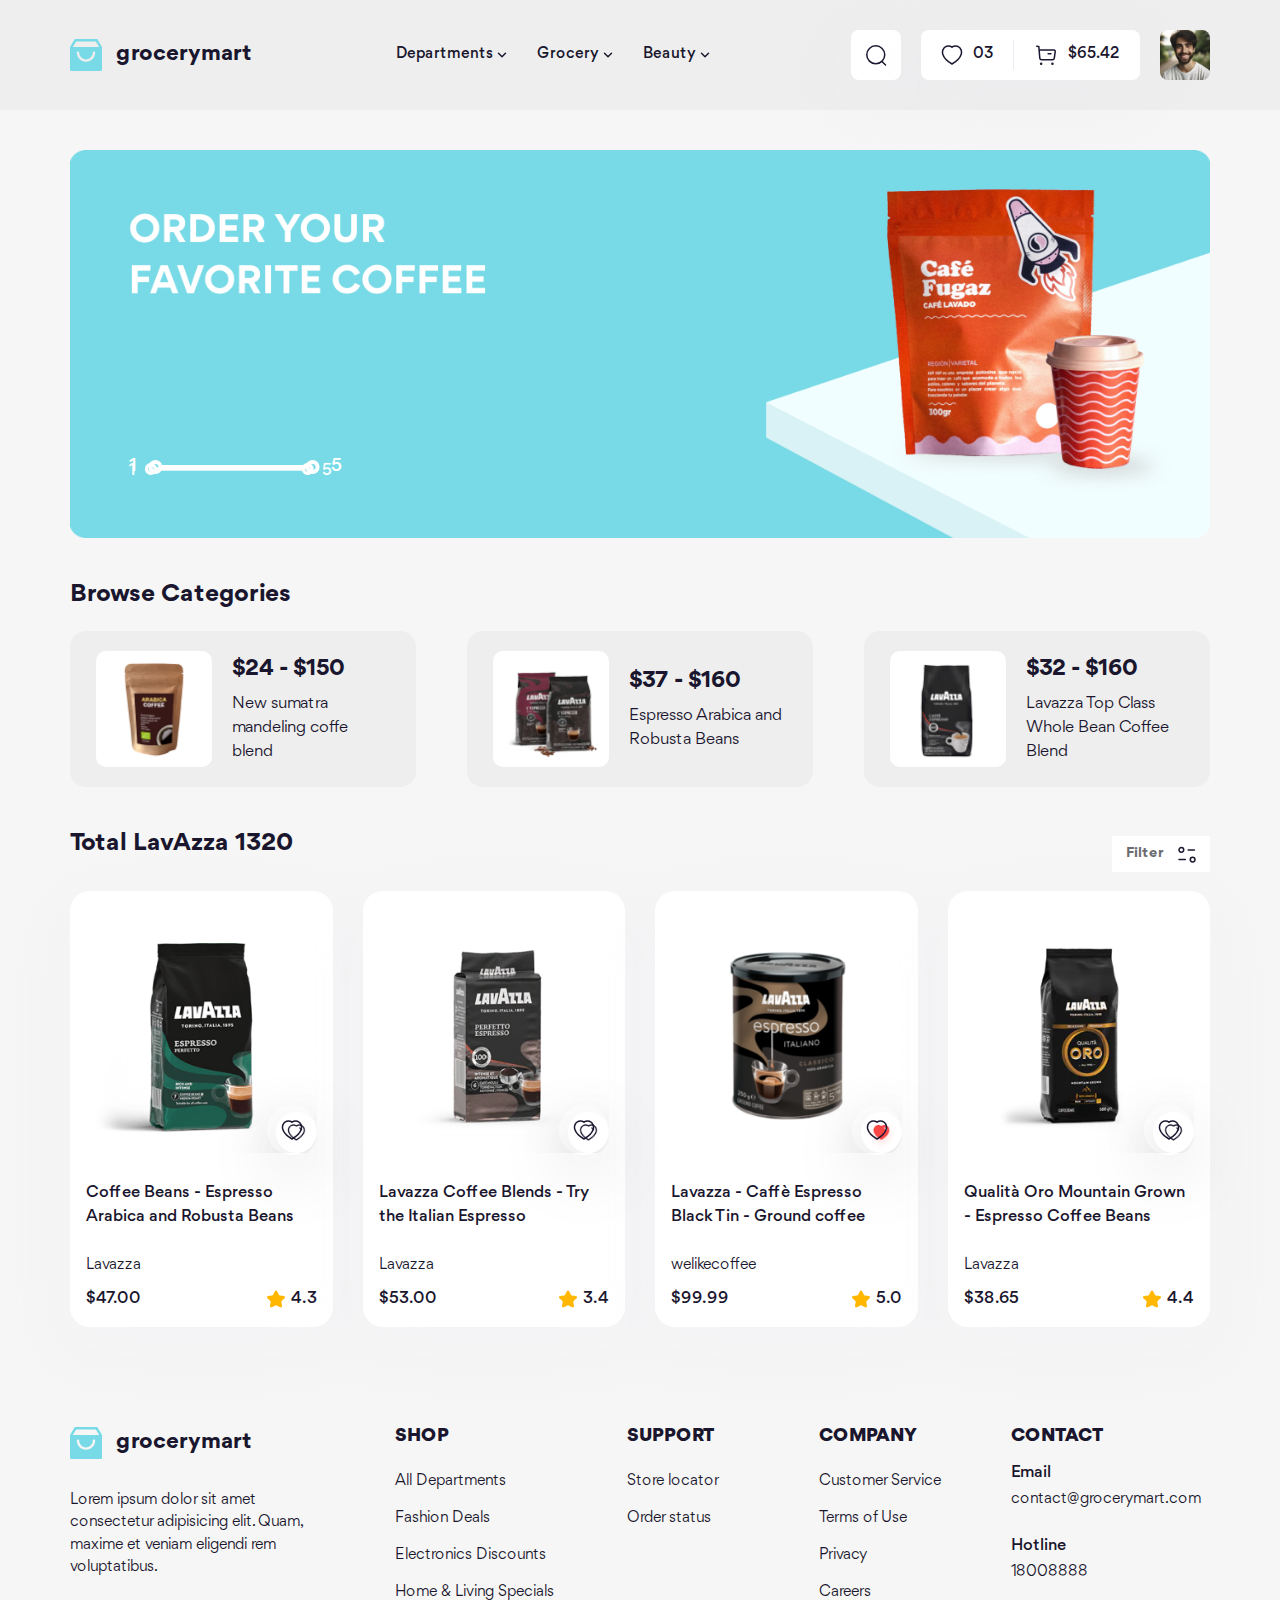
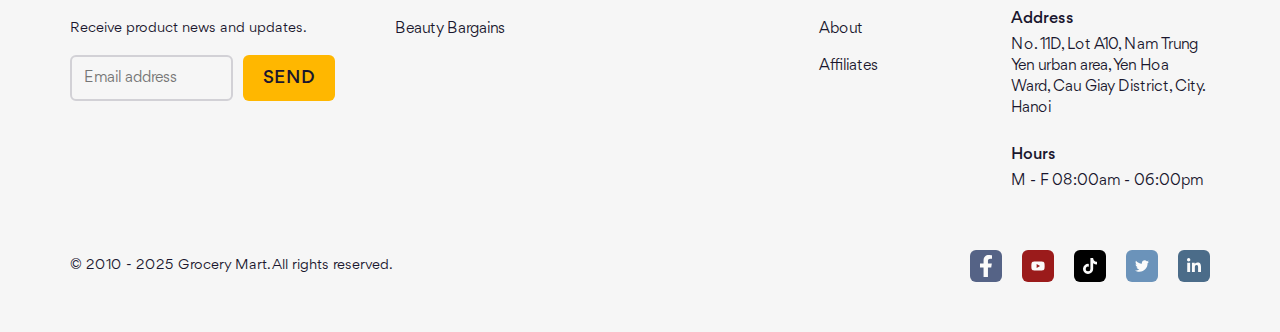
==== commit acdf5f7b: "breadcrums and login" ====
--- a/index.html
+++ b/index.html
@@ -133,10 +133,10 @@
               />
             </button>
             <div id="home-filter" class="filter hide">
-              <img src="./assets/icon/dropdow-up.png" alt="" class="filter__arrow">
+              <img src="./assets/icon/dropdow-up.png" alt="" class="filter__arrow icon">
               <h3 class="filter__heading">Filter</h3>
-              <form action="" class="filter__form">
-                <div class="filter__row">
+              <form action="" class="filter__form row-cols-md-1">
+                <div class="filter__row filter__content">
                   <!--filter col1-->
                   <div class="filter__col">
                     <label for="" class="filter__form-label">Price</label>
@@ -171,7 +171,6 @@
                       </div>
                     </div>
                   </div>
-
                   <div class="filter__separate"></div>
                   <!--filter col2-->
                   <div class="filter__col">
@@ -203,7 +202,7 @@
                     <div class="filter__form-group">
                      <div class="filter__form-text-input">
                       <input type="text" name="" id="" placeholder="Search brand name" class="filter__form-input">
-                      <img src="./assets/icon/sreach.svg" alt=""  class="filter__form-icon">
+                      <img src="./assets/icon/sreach.svg" alt=""  class="filter__form-icon icon ">
                      </div>
                       
                     <div class="filter__form-group"></div>
@@ -383,7 +382,7 @@
           </div>
         </div>
       </section>
-      <footer id="footer"></footer>
+      <footer id="footer" class="footer"></footer>
       <script>
         load("#footer", "./template/footer.html");
       </script>
--- a/assets/css/style.css
+++ b/assets/css/style.css
@@ -82,6 +82,10 @@
   outline: none;
   border: none;
   padding: 0;
+}
+
+input {
+  background: transparent;
 }
 
 .icon {
@@ -1245,6 +1249,12 @@
   --like-btn-sd:rgba(124, 124, 124, 0.20);
   --filter-form-bg:#fff;
   --filter-form-shadow:rgba(200, 200, 200, 0.40);
+  --footer-bg-color: var(--header-bg-color);
+  --auth-content-bg:#fff;
+  --auth-color:#1A162E;
+  --product-detail-bg: #fff;
+  --breadcrmbs-bg: #f6f6f6;
+  --breadcrmbs-shadow: rgba(237, 237, 246, 0.2);
 }
 @media (max-width: 991.98px) {
   html {
@@ -1282,6 +1292,16 @@
   --like-btn-sd:rgba(124, 124, 124, 0.20);
   --filter-form-bg:#292E39;
   --filter-form-shadow:rgba(0, 0, 0, 0.40);
+  --filter-arrow-bg:var(--dropdrown-arrow-color);
+  --footer-bg-color: var(--header-bg-color);
+  --footer-text-color: #9e9da6;
+  --auth-content-bg:#292E39;
+  --auth-color:#B9BABE;
+  --btn-color:#1A162E;
+  --auth-intro-bg:#171C28;
+  --product-detail-bg: #292e39;
+  --breadcrmbs-bg: #f6f6f6;
+  --breadcrmbs-shadow: rgba(237, 237, 246, 0.2);
 }
 @media (max-width: 991.98px) {
   html.dark {
@@ -1435,6 +1455,12 @@
   .top-act {
     margin-left: 0;
   }
+  .top-act__sign-up {
+    margin-left: 20px;
+    height: 40px !important;
+    padding: 0 8px !important;
+    font-size: 1.5rem !important;
+  }
 }
 .top-act__group {
   display: flex;
@@ -1498,6 +1524,177 @@
   font-size: 15px;
   font-weight: 500;
   line-height: 22px;
+}
+
+@media (max-width: 767.98px) {
+  .btn-text {
+    display: none !important;
+  }
+}
+
+.container {
+  padding: 0;
+}
+
+.footer {
+  margin-top: 50px;
+  padding: 50px 0;
+}
+.footer__row {
+  display: grid;
+  grid-template-columns: 2fr 1.3fr 1fr 1fr 1.5fr;
+  gap: 60px;
+}
+@media (max-width: 991.98px) {
+  .footer__row {
+    grid-template-columns: 1fr;
+  }
+}
+@media (max-width: 991.98px) {
+  .footer__logo.logo {
+    margin-left: 0;
+  }
+}
+.footer__desc {
+  margin-top: 30px;
+  font-size: 1.5rem;
+  line-height: 1.5;
+}
+@media (max-width: 991.98px) {
+  .footer__desc {
+    width: min(400px, 100%);
+  }
+}
+.footer__help-text {
+  margin-top: 40px;
+  font-size: 1.4rem;
+  line-height: 1.4;
+}
+.footer__heading {
+  text-transform: uppercase;
+  font-weight: 900;
+  font-size: 1.8rem;
+}
+.footer__list {
+  margin-top: 18px;
+}
+.footer__link, .footer__text {
+  padding: 8px 0;
+  font-size: 1.5rem;
+  line-height: 1.4;
+}
+.footer__link {
+  display: inline-block;
+}
+.footer__link:hover {
+  color: #0071dc;
+}
+.footer__text, .footer__copyright {
+  color: var(--footer-text-color);
+}
+@media (max-width: 991.98px) {
+  .footer__text {
+    width: min(400px, 100%);
+  }
+}
+.footer__label {
+  margin-top: 20px;
+  font-weight: 500;
+}
+.footer__form {
+  display: flex;
+  gap: 10px;
+  padding: 16px 0;
+}
+@media (max-width: 1199.98px) {
+  .footer__form {
+    flex-direction: column;
+  }
+}
+@media (max-width: 991.98px) {
+  .footer__form {
+    flex-direction: row;
+  }
+}
+.footer__input {
+  width: 100%;
+  padding: 8px 12px;
+  border-radius: 6px;
+  border: 2px solid #d2d1d6;
+  font-size: 1.5rem;
+  font-weight: 500;
+}
+.footer__input::placeholder {
+  font-weight: 400;
+}
+@media (max-width: 991.98px) {
+  .footer__input {
+    width: 40%;
+  }
+}
+@media (max-width: 767.98px) {
+  .footer__input {
+    width: 50%;
+  }
+}
+@media (max-width: 575.98px) {
+  .footer__input {
+    flex: 1;
+  }
+}
+.footer__bottom {
+  margin-top: 50px;
+  display: flex;
+  align-items: center;
+  justify-content: space-between;
+}
+@media (max-width: 767.98px) {
+  .footer__bottom {
+    flex-direction: column-reverse;
+    gap: 50px;
+  }
+}
+.footer__copyright {
+  font-size: 1.4rem;
+}
+.footer__socials {
+  display: flex;
+  align-items: center;
+  gap: 20px;
+}
+.footer__social-link {
+  display: flex;
+  align-items: center;
+  justify-content: center;
+  width: 32px;
+  height: 32px;
+  border-radius: 6px;
+  filter: grayscale(50%);
+  transition: translate, filter;
+  transition-duration: 0.3s;
+}
+.footer__social-link--facebook {
+  background: #4863a9;
+}
+.footer__social-link--youtube {
+  background: #f00;
+}
+.footer__social-link--tiktok {
+  background: #000;
+}
+.footer__social-link--twitter {
+  background: #4999e6;
+}
+.footer__social-link--linkedin {
+  background: #2f71ab;
+}
+.footer__social-link:hover {
+  filter: grayscale(0);
+  translate: 0 -3px;
+}
+.footer__social-icon {
+  width: 14px;
+  filter: brightness(0) saturate(100%) invert(100%) sepia(0%) saturate(7482%) hue-rotate(72deg) brightness(99%) contrast(99%);
 }
 
 .logo {
@@ -1870,6 +2067,45 @@
   padding: 0 14px;
 }
 
+.btn {
+  display: flex;
+  justify-content: center;
+  gap: 10px;
+  align-items: center;
+  height: 46px;
+  padding: 0 20px;
+  border-radius: 6px;
+  background: #f8f8fb;
+  font-size: 1.8rem;
+  font-weight: 500;
+  user-select: none;
+}
+.btn + .btn:not(.btn--no-margin) {
+  margin-left: 20px;
+}
+.btn-text {
+  color: #9e9da8;
+  background: transparent;
+  font-weight: 400;
+}
+.btn-primary {
+  background: #ffb700;
+}
+.btn-outline {
+  background: transparent;
+  border: 1px solid #d2d1d6;
+}
+.btn-rounded {
+  border-radius: 99px;
+}
+.btn[disabled], .btn-disabled {
+  opacity: 0.5;
+  pointer-events: none;
+}
+.btn:hover {
+  opacity: 0.9;
+}
+
 .like-btn {
   display: flex;
   align-items: center;
@@ -1880,38 +2116,10 @@
   box-shadow: 0px 20px 60px var(--like-btn-sd);
 }
 
-.btn {
-  height: 46px;
-  border-radius: 6px;
-  padding: 0 20px;
-  background: #f8f8fb;
-  font-size: 1.8rem;
-  font-weight: 500;
-  user-select: none;
-}
-.btn + .btn {
-  margin-left: 20px;
-}
-.btn-text {
-  color: #9d9d9d;
-  font-weight: 400;
-  background: transparent;
-}
-.btn-primary {
-  background: #FFB700;
-}
-.btn-outline {
-  background: transparent;
-  border: 1px solid #d2d1d2;
-}
-.btn-rounded {
-  border-radius: 99px;
-}
-.btn:hover {
-  opacity: 0.9;
-}
-
 .product-card {
+  display: flex;
+  flex-direction: column;
+  height: 100%;
   padding: 16px;
   gap: 10px;
   background: var(--product-bg-color);
@@ -1937,7 +2145,7 @@
   margin-top: 16px;
 }
 .product-card__row {
-  margin-top: 16px;
+  margin-top: auto;
   display: flex;
   align-items: center;
 }
@@ -1972,6 +2180,20 @@
   transition: opacity, visibility;
   transition-duration: 0.2s;
 }
+@media (max-width: 1199.98px) {
+  .filter {
+    height: calc(100vh - 80px);
+    overflow-y: auto;
+    padding-bottom: 0px;
+  }
+}
+@media (max-width: 575.98px) {
+  .filter {
+    padding: 20px;
+    width: 80vw;
+    overflow-y: auto;
+  }
+}
 .filter.hide {
   opacity: 0;
   visibility: hidden;
@@ -1981,6 +2203,7 @@
   height: 20.5px;
   right: 15px;
   top: -17px;
+  filter: var(--filter-arrow-bg);
 }
 .filter__heading {
   font-size: 22px;
@@ -2045,6 +2268,11 @@
   height: 36px;
   padding: 0 12px;
 }
+@media (max-width: 575.98px) {
+  .filter__form-text-input {
+    width: 100%;
+  }
+}
 .filter__form-text-input .filter__form-input {
   font-size: 1.4rem;
 }
@@ -2101,8 +2329,18 @@
 .filter__form-tag:hover {
   color: var(--text-color);
 }
+@media (max-width: 575.98px) {
+  .filter__form-tag {
+    padding: 6px 8px;
+  }
+}
 .filter__form-input-icon {
   margin-left: 10.5px;
+}
+@media (max-width: 1199.98px) {
+  .filter__content {
+    flex-direction: column;
+  }
 }
 .filter__row {
   display: flex;
@@ -2112,10 +2350,24 @@
   margin: 0 30px;
   background: #EEEEEE;
 }
+@media (max-width: 1199.98px) {
+  .filter__separate {
+    width: 100%;
+    height: 1px;
+    margin: 30px 0;
+  }
+}
 .filter__footer {
   display: flex;
   justify-content: flex-end;
   margin-top: 18px;
+}
+@media (max-width: 1199.98px) {
+  .filter__footer {
+    position: sticky;
+    bottom: 0;
+    background: transparent;
+  }
 }
 .filter__cancel, .filter__result {
   height: 38px;
@@ -2126,6 +2378,286 @@
 }
 .filter__result {
   font-size: 1.4rem;
+}
+
+.auth {
+  display: flex;
+  min-height: 100vh;
+}
+.auth__intro, .auth__content {
+  flex: 1;
+  padding: 0 30px;
+}
+.auth__intro {
+  position: relative;
+  display: flex;
+  align-items: center;
+  justify-content: center;
+  flex-direction: column;
+  gap: 50px;
+  background: var(--auth-intro-bg);
+}
+.auth__intro-img {
+  width: var(--width);
+  max-width: 100%;
+  object-fit: cover;
+  border-radius: 10px;
+}
+@media (max-width: 767.98px) {
+  .auth__intro-img {
+    margin-top: 25%;
+  }
+}
+@media (max-width: 575.98px) {
+  .auth__intro-img {
+    margin-top: 50%;
+  }
+}
+.auth__intro-logo {
+  position: absolute;
+  top: 80px;
+  left: 50%;
+  translate: -50% 0;
+  display: none;
+}
+@media (max-width: 767.98px) {
+  .auth__intro-logo {
+    display: inherit;
+    margin: 0;
+  }
+}
+.auth__intro-text {
+  max-width: 412px;
+  font-size: 18px;
+  font-weight: 500;
+  line-height: 144.444%;
+  text-align: center;
+}
+.auth__message {
+  margin-top: 30px;
+}
+.auth__content {
+  background: var(--auth-content-bg);
+}
+@media (max-width: 767.98px) {
+  .auth__content {
+    position: fixed;
+    inset: 0;
+    z-index: 1;
+    overflow-y: auto;
+    transition: translate 0.3s;
+  }
+  .auth__content.hide {
+    translate: 100%;
+  }
+  .auth__content-back {
+    position: absolute;
+    left: 10%;
+  }
+  .auth__content-logo {
+    margin: 0;
+  }
+}
+.auth__content-inner {
+  display: flex;
+  flex-direction: column;
+  align-items: center;
+  text-align: center;
+  width: min(460px, 100%);
+  margin: 0 auto;
+  padding: 50px 0;
+}
+.auth__heading {
+  margin-top: 50px;
+  font-size: 30px;
+  font-weight: 500;
+  line-height: 146.667%;
+  color: var(--auth-color);
+}
+@media (max-width: 767.98px) {
+  .auth__heading {
+    font-size: 22px;
+    font-weight: 700;
+    line-height: 145.455%;
+  }
+}
+.auth__desc {
+  margin-top: 10px;
+  font-size: 15px;
+  font-weight: 500;
+  line-height: 146.667%;
+  color: #9E9DA8;
+}
+.auth__form {
+  width: 100%;
+  margin-top: 60px;
+}
+.auth__form-forgot {
+  margin-top: 10px;
+}
+.auth__link {
+  color: #0071DC;
+  font-size: 15px;
+  font-weight: 500;
+  line-height: 146.667%;
+}
+.auth__btn-group {
+  margin-top: 50px;
+  display: flex;
+  flex-direction: column;
+  gap: 30px;
+}
+.auth__btn {
+  width: 100%;
+}
+.auth__text {
+  margin-top: 100px;
+  font-size: 18px;
+  font-weight: 400;
+  line-height: 144.444%;
+}
+
+.btn-primary {
+  color: var(--btn-color);
+}
+.btn-outline {
+  color: var(--auth-color);
+}
+
+.form:has(:invalid), .form__submit-btn {
+  opacity: 0.6s;
+}
+.form__group {
+  margin-top: 30px;
+}
+.form__group-inline {
+  display: flex;
+  align-items: center;
+}
+.form__group:has(:invalid):has(.form__input:not(:placeholder-shown)) .form__text-input {
+  border-color: red;
+  background: rgba(255, 0, 0, 0.1);
+}
+.form__group:has(:invalid):has(.form__input:not(:placeholder-shown)) .form__error {
+  display: block;
+}
+.form__text-input {
+  display: flex;
+  align-items: center;
+  height: 50px;
+  padding: 0 12px;
+  border-radius: 10px;
+  border: 1px solid #D2D1D6;
+}
+.form__text-input:focus-within {
+  border-color: #77DAE6;
+}
+.form__input {
+  flex: 1;
+  height: 100%;
+  font-size: 1.8rem;
+  font-weight: 500;
+  line-height: 144.444%;
+  background: transparent;
+}
+.form__input-icon {
+  margin-left: 10px;
+}
+.form__input::placeholder {
+  color: #D2D1D6;
+}
+.form__pull-right {
+  margin-left: auto;
+}
+.form__checkbox {
+  position: relative;
+  display: flex;
+  align-items: center;
+}
+.form__checkbox-label {
+  margin-left: 29px;
+  color: #9E9DA8;
+  font-size: 15px;
+  font-weight: 500;
+  line-height: 146.667%;
+}
+.form__checkbox::before, .form__checkbox::after {
+  content: "";
+  position: absolute;
+}
+.form__checkbox::before {
+  width: 19px;
+  height: 19px;
+  border-radius: 5px;
+  border: 1.5px solid #9e9da8;
+}
+.form__checkbox:has(:checked)::before {
+  border-color: #ffb700;
+  background: #ffb700;
+}
+.form__checkbox:has(:checked)::after {
+  width: 15px;
+  height: 8px;
+  border: 3px solid;
+  border-color: transparent transparent #fff #fff;
+  rotate: -45deg;
+  left: 2px;
+  top: 5px;
+}
+.form__error {
+  text-align: left;
+  font-size: 1.4rem;
+  font-weight: 500;
+  margin-top: 10px;
+  color: red;
+  display: none;
+}
+
+.message {
+  width: 100%;
+  padding: 14px;
+  border-radius: 10px;
+  font-size: 1.5rem;
+  font-weight: 500;
+  text-align: left;
+}
+.message--success {
+  border: 1.5px solid #5bc45f;
+  background: rgba(39, 243, 117, 0.2);
+}
+
+.breadcrumbs {
+  border-radius: 10px;
+  background: var(--breadcrmbs-bg);
+  box-shadow: 0px 20px 60px 10px var(--breadcrmbs-shadow);
+  padding: 20px;
+  min-height: 64px;
+  gap: 20px;
+  display: flex;
+  align-items: center;
+  flex-wrap: wrap;
+}
+@media (max-width: 767.98px) {
+  .breadcrumbs {
+    gap: 16px;
+  }
+}
+.breadcrumbs__link {
+  display: flex;
+  align-items: center;
+  gap: 8px;
+  color: #9E9DA8;
+  font-size: 16px;
+  font-weight: 500;
+  line-height: 150%;
+}
+@media (max-width: 767.98px) {
+  .breadcrumbs__link {
+    font-size: 1.4rem;
+  }
+}
+.breadcrumbs__link-current {
+  color: #1A162E;
 }
 
 .home__container {
@@ -2163,4 +2695,15 @@
   margin-bottom: 10px;
 }
 
+.product-page {
+  display: flex;
+  flex-direction: column;
+  min-height: 80vh;
+  background: var(--product-detail-bg);
+}
+
+.product-container {
+  margin-top: 30px;
+}
+
 /*# sourceMappingURL=style.css.map */
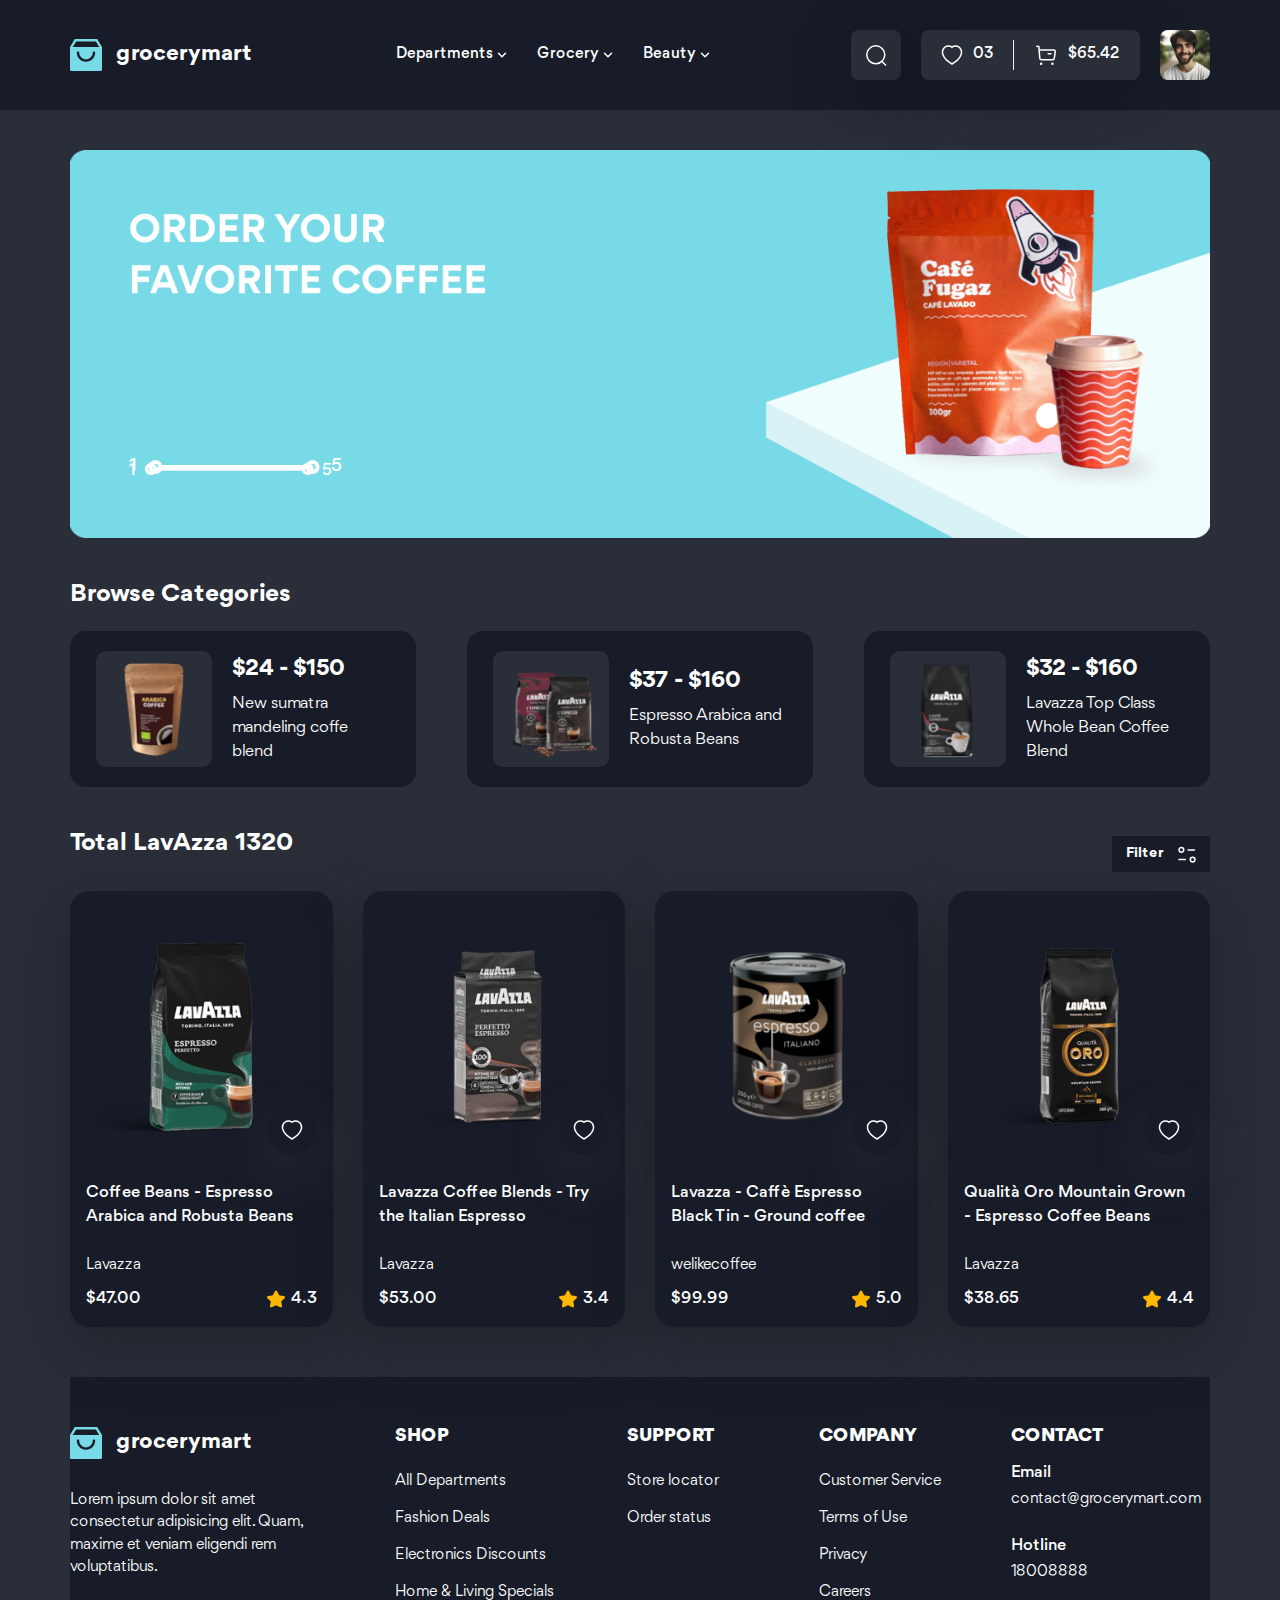
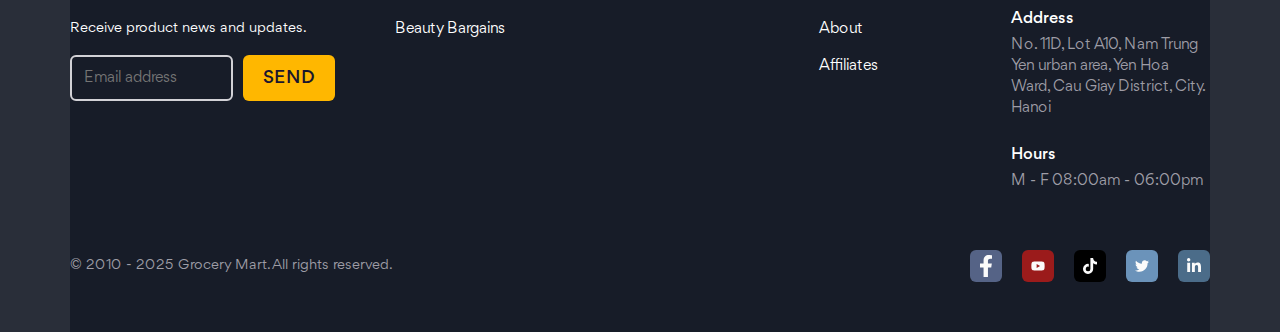
==== commit 765a5060: "review vs thong tin sp" ====
--- a/index.html
+++ b/index.html
@@ -1,5 +1,5 @@
 <!DOCTYPE html>
-<html lang="en" class="">
+<html lang="en" class="dark">
   <head>
     <meta charset="UTF-8" />
     <meta name="viewport" content="width=device-width, initial-scale=1.0" />
@@ -135,11 +135,11 @@
             <div id="home-filter" class="filter hide">
               <img src="./assets/icon/dropdow-up.png" alt="" class="filter__arrow icon">
               <h3 class="filter__heading">Filter</h3>
-              <form action="" class="filter__form row-cols-md-1">
+              <form action="" class="filter__form form row-cols-md-1">
                 <div class="filter__row filter__content">
                   <!--filter col1-->
                   <div class="filter__col">
-                    <label for="" class="filter__form-label">Price</label>
+                    <label for="" class="form__label">Price</label>
                     <div class="filter__form-group">
                       <div
                         class="filter__form-slider"
@@ -150,7 +150,7 @@
                       <div>
                         <label
                           for=""
-                          class="filter__form-label filter__form-label-small"
+                          class="form__label form__label-small"
                         >
                           Minimum
                         </label>
@@ -161,7 +161,7 @@
                       <div>
                         <label
                           for=""
-                          class="filter__form-label filter__form-label-small"
+                          class="form__label form__label-small"
                         >
                           Maximum
                         </label>
@@ -174,31 +174,31 @@
                   <div class="filter__separate"></div>
                   <!--filter col2-->
                   <div class="filter__col">
-                    <label for="" class="filter__form-label">Size/Weight</label>
+                    <label for="" class="form__label">Size/Weight</label>
                     <div class="filter__form-group">
-                      <div class="filter__form-select-wrap">
-                        <div class="filter__form-select" style="--width:159px;">
+                      <div class="form__select-wrap">
+                        <div class="form__select" style="--width:159px;">
                           500g
-                          <img src="./assets/icon/Arrow - Down 2.svg" alt="" class="filter__form-select-arrow">
+                          <img src="./assets/icon/Arrow - Down 2.svg" alt="" class="form__select-arrow">
                         </div>
-                        <div class="filter__form-select">
+                        <div class="form__select">
                           Gram
-                          <img src="./assets/icon/Arrow - Down 2.svg" alt="" class="filter__form-select-arrow">
+                          <img src="./assets/icon/Arrow - Down 2.svg" alt="" class="form__select-arrow">
                         </div>
                       </div>
                     </div>
                     <div class="filter__form-group">
-                      <div class="filter__form-tags">
-                        <button class="filter__form-tag">Small</button>
-                        <button class="filter__form-tag">Media</button>
-                        <button class="filter__form-tag">Large</button>
+                      <div class="form__tags">
+                        <button class="form__tag">Small</button>
+                        <button class="form__tag">Media</button>
+                        <button class="form__tag">Large</button>
                       </div>
                     </div>
                   </div>
                   <div class="filter__separate"></div>
                   <!--filter col3-->
                   <div class="filter__col">
-                    <label for="" class="filter__form-label">Brand</label>
+                    <label for="" class="form__label">Brand</label>
                     <div class="filter__form-group">
                      <div class="filter__form-text-input">
                       <input type="text" name="" id="" placeholder="Search brand name" class="filter__form-input">
@@ -206,10 +206,10 @@
                      </div>
                       
                     <div class="filter__form-group"></div>
-                      <div class="filter__form-tags">
-                        <button class="filter__form-tag">Lavazza</button>
-                        <button class="filter__form-tag">Nescafe</button>
-                        <button class="filter__form-tag">Starbucks</button>
+                      <div class="form__tags">
+                        <button class="form__tag">Lavazza</button>
+                        <button class="form__tag">Nescafe</button>
+                        <button class="form__tag">Starbucks</button>
                       </div>
                     </div>
                   </div>
--- a/assets/css/style.css
+++ b/assets/css/style.css
@@ -59,7 +59,6 @@
   font-size: 1.6rem;
   font-family: Gordita, sans-serif;
   color: var(--text-color);
-  background: var(--body-bg);
 }
 
 a {
@@ -1226,7 +1225,7 @@
       saturate(6164%) hue-rotate(213deg) brightness(98%) contrast(95%);
   --topbar-bg-color:#EEE;
   --header-bg-color:#eee;
-  --body-bg:#f6f6f6;
+  --body-bg:#F6F6F6;
   --top-act-group-bg-color:#FFFFFF;
   --top-act-group-shadow:rgba(237, 237, 246, 0.20);
   --top-act-group-separate:#ededf6;
@@ -1240,8 +1239,8 @@
   --slidebar-bg:#FFFFFF;
   --slidebar-title:#1A162E;
   --icon:#FFFFFF;
-  --cate-item-bg:#eee;
-  --cate-item-bg-thumb:#fff;
+  --cate-item-bg:#EEE;
+  --cate-item-bg-thumb:#FFf;
   --filter-btn-color:#FFFFFF;
   --filter-title-color:#6C6C72;
   --product-bg-color:#FFFFFF;
@@ -1255,11 +1254,29 @@
   --product-detail-bg: #fff;
   --breadcrmbs-bg: #f6f6f6;
   --breadcrmbs-shadow: rgba(237, 237, 246, 0.2);
+  --prod-info-bg:#f6f6f6;
+}
+@media (max-width: 575.98px) {
+  html {
+    --body-bg:#f6f6f6;
+  }
 }
 @media (max-width: 991.98px) {
   html {
     --header-bg-color:#fff;
     --header-shadow-color:rgba(237, 237, 246, 0.20);
+  }
+}
+@media (max-width: 575.98px) {
+  html {
+    --cate-item-bg:#fff;
+  }
+}
+@media (max-width: 575.98px) {
+  html {
+    --prod-info-bg:#fff;
+    --breadcrmbs-bg:#fff;
+    --prod-tag-bg:#EDEDF6;
   }
 }
 
@@ -1300,13 +1317,26 @@
   --btn-color:#1A162E;
   --auth-intro-bg:#171C28;
   --product-detail-bg: #292e39;
-  --breadcrmbs-bg: #f6f6f6;
-  --breadcrmbs-shadow: rgba(237, 237, 246, 0.2);
+  --breadcrmbs-bg: #171C28;
+  --breadcrmbs-shadow: rgba(0, 0, 0, 0.2);
+  --prod-tag-bg:#292E39;
+  --prod-info-bg:#171C28;
+}
+@media (max-width: 575.98px) {
+  html.dark {
+    --body-bg:#292E39;
+  }
 }
 @media (max-width: 991.98px) {
   html.dark {
     --header-bg-color:#171C28;
-    --header-shadow-color:rgba(237, 237, 246, 0.20);
+    --header-shadow-color:rgba(237, 237, 246, 0);
+  }
+}
+@media (max-width: 575.98px) {
+  html.dark {
+    --prod-info-bg:#171C28;
+    --prod-tag-bg:#171C28;
   }
 }
 
@@ -1539,6 +1569,7 @@
 .footer {
   margin-top: 50px;
   padding: 50px 0;
+  background: var(--footer-bg-color);
 }
 .footer__row {
   display: grid;
@@ -2214,17 +2245,6 @@
 .filter__form {
   margin-top: 30px;
 }
-.filter__form-label {
-  display: block;
-  font-size: 22px;
-  font-weight: 500;
-  line-height: 145.455%;
-}
-.filter__form-label-small {
-  margin-bottom: 10px;
-  font-size: 14px;
-  line-height: 142.857%;
-}
 .filter__form-group {
   margin-top: 20px;
 }
@@ -2286,53 +2306,9 @@
   font-weight: 400;
   color: #9e9da8;
 }
-.filter__form-text-input, .filter__form-select-wrap {
+.filter__form-text-input {
   border-radius: 6px;
   border: 1px solid #D2D1D6;
-}
-.filter__form-select-wrap {
-  display: flex;
-  align-items: center;
-  height: 45px;
-}
-.filter__form-select {
-  height: calc(100% - 10px);
-  display: flex;
-  align-items: center;
-  justify-content: space-between;
-  font-size: 14px;
-  font-weight: 500;
-  line-height: 142.857%;
-  padding: 0 14px;
-  min-width: var(--width, 110px);
-}
-.filter__form-select + .filter__form-select {
-  border-left: 1px solid #D2D1D6;
-}
-.filter__form-select-arrow {
-  width: 16px;
-  filter: var(--icon-color);
-}
-.filter__form-tags {
-  display: flex;
-  gap: 20px;
-}
-.filter__form-tag {
-  border-radius: 6px;
-  color: #9e9da8;
-  background: var(--product-bg-color);
-  padding: 6px 12px;
-  font-size: 14px;
-  font-weight: 500;
-  line-height: 142.857%;
-}
-.filter__form-tag:hover {
-  color: var(--text-color);
-}
-@media (max-width: 575.98px) {
-  .filter__form-tag {
-    padding: 6px 8px;
-  }
 }
 .filter__form-input-icon {
   margin-left: 10.5px;
@@ -2612,6 +2588,63 @@
   color: red;
   display: none;
 }
+.form__label {
+  display: block;
+  font-size: 22px;
+  font-weight: 500;
+  line-height: 145.455%;
+}
+.form__label-small {
+  margin-bottom: 10px;
+  font-size: 14px;
+  line-height: 142.857%;
+}
+.form__select-wrap {
+  border-radius: 6px;
+  border: 1px solid #D2D1D6;
+  display: flex;
+  align-items: center;
+  height: 45px;
+}
+.form__select {
+  height: calc(100% - 10px);
+  display: flex;
+  align-items: center;
+  justify-content: space-between;
+  font-size: 14px;
+  font-weight: 500;
+  line-height: 142.857%;
+  padding: 0 14px;
+  min-width: var(--width, 110px);
+}
+.form__select + .form__select {
+  border-left: 1px solid #D2D1D6;
+}
+.form__select-arrow {
+  width: 16px;
+  filter: var(--icon-color);
+}
+.form__tags {
+  display: flex;
+  gap: 20px;
+}
+.form__tag {
+  border-radius: 6px;
+  color: #9e9da8;
+  background: var(--product-bg-color);
+  padding: 6px 12px;
+  font-size: 14px;
+  font-weight: 500;
+  line-height: 142.857%;
+}
+.form__tag:hover {
+  color: var(--text-color);
+}
+@media (max-width: 575.98px) {
+  .form__tag {
+    padding: 6px 8px;
+  }
+}
 
 .message {
   width: 100%;
@@ -2629,7 +2662,6 @@
 .breadcrumbs {
   border-radius: 10px;
   background: var(--breadcrmbs-bg);
-  box-shadow: 0px 20px 60px 10px var(--breadcrmbs-shadow);
   padding: 20px;
   min-height: 64px;
   gap: 20px;
@@ -2640,6 +2672,7 @@
 @media (max-width: 767.98px) {
   .breadcrumbs {
     gap: 16px;
+    border-radius: 20px;
   }
 }
 .breadcrumbs__link {
@@ -2657,7 +2690,45 @@
   }
 }
 .breadcrumbs__link-current {
-  color: #1A162E;
+  color: var(--slidebar-title);
+}
+
+.review-card {
+  margin-top: 30px;
+  padding: 30px;
+  background: var(--prod-info-bg);
+  border-radius: 16px;
+}
+.review-card__content {
+  display: flex;
+  align-items: center;
+}
+.review-card__info {
+  margin-left: 20px;
+}
+.review-card__title {
+  font-size: 22px;
+  font-weight: 500;
+  line-height: 145.455%;
+}
+.review-card__desc {
+  margin-top: 10px;
+  font-size: 16px;
+  font-weight: 400;
+  line-height: 150%;
+}
+.review-card__rating {
+  margin-top: 20px;
+}
+.review-card__rating-title {
+  margin-left: 20px;
+  font-size: 18px;
+  font-weight: 500;
+  line-height: 144.444%;
+}
+.review-card__card {
+  display: flex;
+  gap: 8px;
 }
 
 .home__container {
@@ -2695,6 +2766,10 @@
   margin-bottom: 10px;
 }
 
+body {
+  background: var(--body-bg);
+}
+
 .product-page {
   display: flex;
   flex-direction: column;
@@ -2706,4 +2781,228 @@
   margin-top: 30px;
 }
 
+.prod-preview {
+  padding: 0 30px;
+}
+@media (max-width: 575.98px) {
+  .prod-preview {
+    border-radius: 20px;
+    padding: 0;
+  }
+}
+.prod-preview__list {
+  display: flex;
+  overflow: hidden;
+}
+.prod-preview__item {
+  position: relative;
+  width: 100%;
+  flex-shrink: 0;
+  padding-top: 92%;
+}
+@media (max-width: 575.98px) {
+  .prod-preview__item {
+    padding-top: 95%;
+  }
+}
+.prod-preview__img {
+  position: absolute;
+  top: 0;
+  left: 0;
+  width: 100%;
+  height: 100%;
+  object-fit: contain;
+  background: var(--prod-tag-bg);
+}
+@media (max-width: 575.98px) {
+  .prod-preview__img {
+    border-top-left-radius: 20px;
+    border-top-right-radius: 20px;
+  }
+}
+.prod-preview__thumbs {
+  display: flex;
+  justify-content: center;
+  align-items: center;
+  padding: 30px;
+  gap: 30px;
+}
+@media (max-width: 575.98px) {
+  .prod-preview__thumbs {
+    display: none;
+    padding: 0;
+  }
+}
+.prod-preview__thumb-img {
+  width: 65px;
+  height: 65px;
+  object-fit: contain;
+  border: 1.5px solid #9e9da8;
+  border-radius: 8px;
+  cursor: pointer;
+  transition: opacity 0.3s, border-color;
+  transition-duration: 0.3s;
+  opacity: 0.9;
+}
+.prod-preview__thumb-img:hover {
+  opacity: 1;
+  border-color: #9e9da8;
+}
+
+.prod-info {
+  padding: 60px;
+  background: var(--prod-info-bg);
+}
+@media (max-width: 575.98px) {
+  .prod-info {
+    padding: 16px;
+    border-bottom-left-radius: 20px;
+    border-bottom-right-radius: 20px;
+  }
+}
+.prod-info__heading {
+  font-size: 26px;
+  font-weight: 500;
+  line-height: 138.462%;
+}
+@media (max-width: 575.98px) {
+  .prod-info__heading {
+    font-size: 18px;
+    font-style: normal;
+    font-weight: 700;
+    line-height: 144.444%;
+  }
+}
+.prod-info__label {
+  margin-top: 30px;
+}
+.prod-info__card {
+  margin-top: 27px;
+  padding: 0 20px;
+  border-radius: 6px;
+  border: 1px solid #B9BABE;
+}
+.prod-info__row {
+  margin: 30px 0;
+  display: flex;
+  align-items: center;
+}
+.prod-info__price {
+  font-size: 16px;
+  font-weight: 500;
+  line-height: 150%;
+}
+.prod-info__tax {
+  margin-left: 10px;
+  background: linear-gradient(0deg, rgba(255, 255, 255, 0.8) 0%, rgba(255, 255, 255, 0.8) 100%), #67B044;
+  font-size: 14px;
+  font-weight: 500;
+  line-height: 142.857%;
+  padding: 2px 8px;
+  color: #67B044;
+}
+.prod-info__total {
+  margin-top: 20px;
+  font-size: 26px;
+  font-weight: 500;
+  line-height: 138.462%;
+}
+.prod-info__add-card {
+  flex: 1;
+}
+.prod-info__like-btn {
+  width: 46px;
+  height: 46px;
+  border-radius: 6px;
+  border: 1px solid #B9BABE;
+  margin-left: 19px;
+}
+.prod-info__tag {
+  background: var(--prod-tag-bg);
+}
+@media (max-width: 575.98px) {
+  .prod-info__tag {
+    width: 68px;
+  }
+}
+
+.prod-prop {
+  margin-top: 30px;
+  gap: 16px;
+  display: flex;
+}
+.prod-prop__icon {
+  align-self: flex-start;
+}
+.prod-prop__title {
+  font-size: 18px;
+  font-weight: 500;
+  line-height: 144.444%;
+}
+.prod-prop__desc {
+  margin-top: 4px;
+  font-size: 14px;
+  font-weight: 400;
+  line-height: 142.857%;
+}
+
+.prod-props {
+  padding-left: 30px;
+}
+@media (max-width: 1399.98px) {
+  .prod-props {
+    padding-left: 10px;
+  }
+}
+
+.prod-tab {
+  margin-top: 30px;
+}
+@media (max-width: 575.98px) {
+  .prod-tab {
+    margin-top: 20px;
+  }
+}
+.prod-tab__list {
+  display: flex;
+  align-items: center;
+  gap: 30px;
+}
+.prod-tab__item {
+  color: #9e9da8;
+  font-size: 22px;
+  font-weight: 500;
+  line-height: 145.455%;
+}
+@media (max-width: 767.98px) {
+  .prod-tab__item {
+    font-size: 14px;
+    line-height: 142.857%;
+  }
+}
+.prod-tab__item--current {
+  color: inherit;
+}
+.prod-tab__content {
+  display: none;
+}
+.prod-tab__content--current {
+  display: block;
+}
+
+.prod-content {
+  margin-top: 30px;
+}
+.prod-content__heading {
+  font-size: 24px;
+  font-weight: 700;
+  line-height: 141.667%;
+}
+@media (max-width: 575.98px) {
+  .prod-content__heading {
+    font-size: 18px;
+    line-height: 144.444%;
+  }
+}
+
 /*# sourceMappingURL=style.css.map */
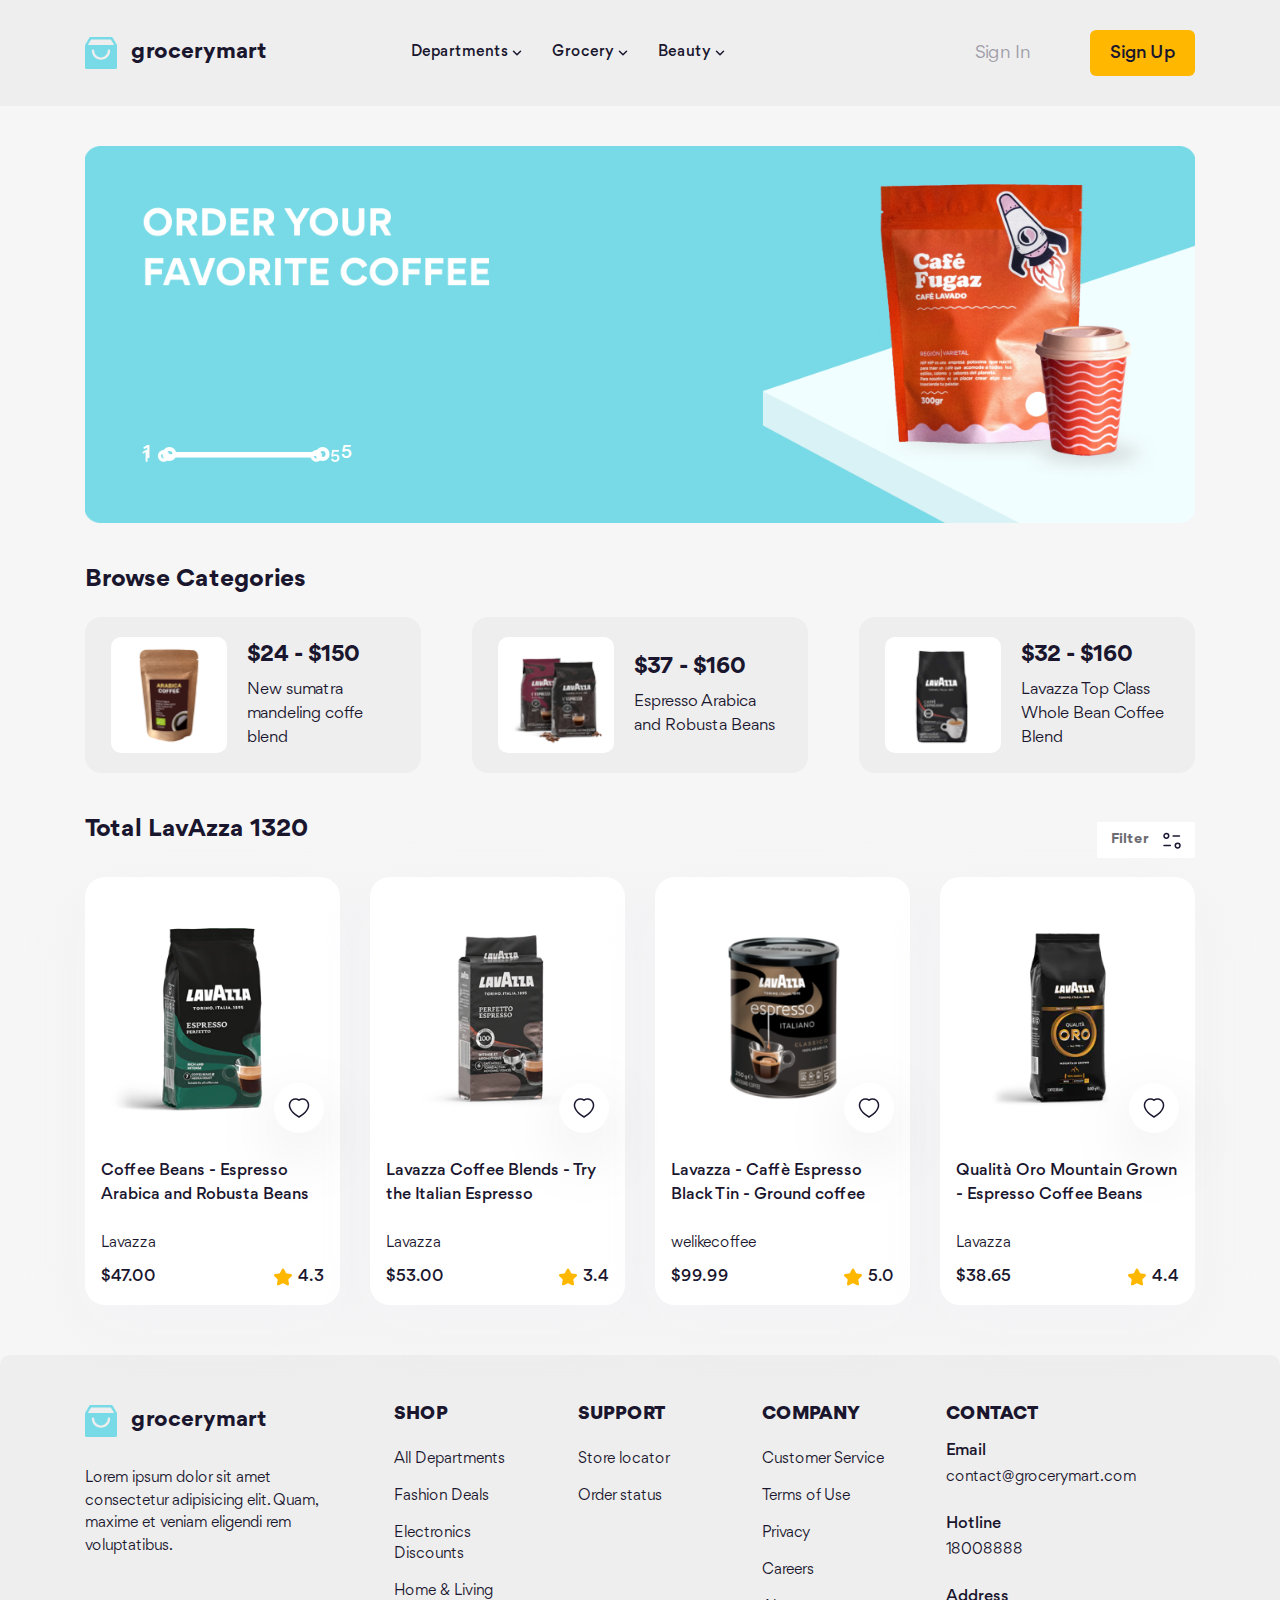
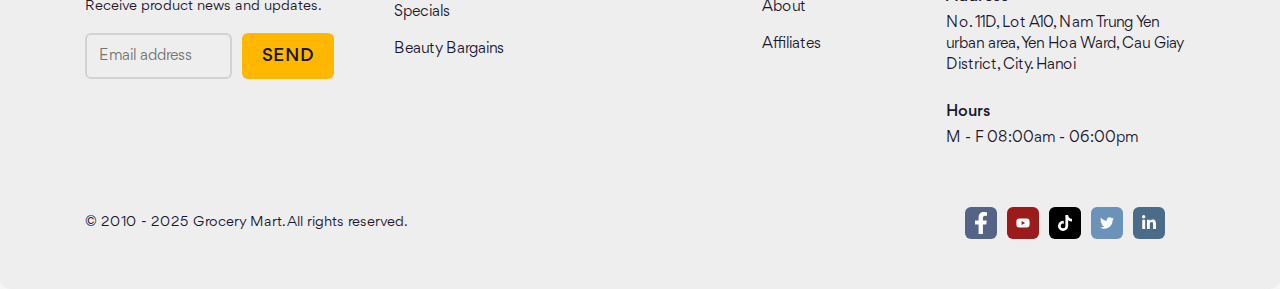
==== commit 313acc29: "profile" ====
--- a/index.html
+++ b/index.html
@@ -69,7 +69,6 @@
           </div>
         </div>
       </section>
-
       <!--Browse Categories-->
       <section class="home__container">
         <h2 class="home__heading">Browse Categories</h2>
@@ -216,7 +215,7 @@
                     
                 </div>
                 <div class="filter__row filter__footer">
-                  <button class="btn btn-text filter__cancel " >Cancel</button>
+                  <button class="btn btn-text filter__cancel">Cancel</button>
                   <button class="btn btn-primary filter__result " >Show Result</button>
                 </div>
               </form>
@@ -382,10 +381,10 @@
           </div>
         </div>
       </section>
-      <footer id="footer" class="footer"></footer>
+    </div>
+    <footer id="footer" class="footer"></footer>
       <script>
         load("#footer", "./template/footer.html");
       </script>
-    </div>
   </body>
 </html>
--- a/assets/css/style.css
+++ b/assets/css/style.css
@@ -47,6 +47,20 @@
   border-spacing: 0;
 }
 
+@keyframes shake {
+  10%, 90% {
+    transform: translate3d(-1px, 0, 0);
+  }
+  20%, 80% {
+    transform: translate3d(2px, 0, 0);
+  }
+  30%, 50%, 70% {
+    transform: translate3d(-4px, 0, 0);
+  }
+  40%, 60% {
+    transform: translate3d(4px, 0, 0);
+  }
+}
 *, ::before, ::after {
   box-sizing: border-box;
 }
@@ -85,6 +99,7 @@
 
 input {
   background: transparent;
+  width: 100%;
 }
 
 .icon {
@@ -96,6 +111,16 @@
     padding-left: 20px !important;
     padding-right: 20px !important;
   }
+}
+
+i,
+em {
+  font-style: italic;
+}
+
+b,
+strong {
+  font-weight: 600;
 }
 
 .row > *, .container-fluid, .container {
@@ -1226,6 +1251,7 @@
   --topbar-bg-color:#EEE;
   --header-bg-color:#eee;
   --body-bg:#F6F6F6;
+  --header-shadown: 0px 40px 90px 20px rgba(200, 200, 200, 0.40);
   --top-act-group-bg-color:#FFFFFF;
   --top-act-group-shadow:rgba(237, 237, 246, 0.20);
   --top-act-group-separate:#ededf6;
@@ -1251,12 +1277,19 @@
   --footer-bg-color: var(--header-bg-color);
   --auth-content-bg:#fff;
   --auth-color:#1A162E;
-  --product-detail-bg: #fff;
+  --product-detail-bg: #fff5;
   --breadcrmbs-bg: #f6f6f6;
   --breadcrmbs-shadow: rgba(237, 237, 246, 0.2);
   --prod-info-bg:#f6f6f6;
-}
-@media (max-width: 575.98px) {
+  --dropdown-item-color:#1A162E;
+  --gift-bg:#7644E1;
+  --dialog-bg: #fff;
+  --dialog-shadow: rgba(237, 237, 246, 0.2);
+  --separate-bg:#D2D1D6;
+  --cancel-color:#1A162E;
+  --profile-info-bg:#FFF;
+}
+@media (max-width: 767.98px) {
   html {
     --body-bg:#f6f6f6;
   }
@@ -1277,6 +1310,11 @@
     --prod-info-bg:#fff;
     --breadcrmbs-bg:#fff;
     --prod-tag-bg:#EDEDF6;
+  }
+}
+@media (max-width: 991.98px) {
+  html {
+    --breadcrmbs-bg:#fff;
   }
 }
 
@@ -1286,10 +1324,12 @@
       saturate(2%) hue-rotate(153deg) brightness(108%) contrast(100%);
   --topbar-bg-color:#171C28;
   --body-bg:#292E39;
+  --header-shadown: 0px 40px 90px 20px rgba(10, 13, 18, 0.4);
   --header-bg-color:#171C28;
   --top-act-group-bg-color:#292E39;
   --top-act-group-shadow:rgba(0, 0, 0, 0.20);
   --top-act-group-separate:#EDEDF6;
+  --header-shadow-color:rgba(237, 237, 246, 0);
   --dropdown-bg-color: #2f3441;
   --Secondary-Color-Background: #292E39;
   --dropdown-shadow-bg:rgba(23, 28, 40, 0.40);
@@ -1321,6 +1361,14 @@
   --breadcrmbs-shadow: rgba(0, 0, 0, 0.2);
   --prod-tag-bg:#292E39;
   --prod-info-bg:#171C28;
+  --dropdown-item-color:#B9BABE;
+  --dropdown-arrow-color:#292E39:
+  --gift-bg:#292E39;
+  --dialog-bg: #2f3441;
+  --dialog-shadow: rgba(23, 28, 40, 0.4);
+  --separate-bg:#292E39;
+  --cancel-color:#B9BABE;
+  --profile-info-bg:#171C28;
 }
 @media (max-width: 575.98px) {
   html.dark {
@@ -1515,11 +1563,18 @@
   padding: 13px;
 }
 .top-act__btn {
+  position: relative;
   display: flex;
   align-items: center;
   gap: 10px;
   padding: 13px 20px;
   cursor: pointer;
+}
+.top-act__btn-wrap {
+  padding: 20px 0px;
+}
+.top-act__btn-wrap:hover .act-dropdown {
+  display: block;
 }
 .top-act__title {
   font-size: 15px;
@@ -1538,6 +1593,51 @@
   object-fit: cover;
   border-radius: 8px;
 }
+.top-act__user {
+  position: relative;
+}
+.top-act__user:hover .act-dropdown {
+  display: block;
+}
+.top-act__dropdown {
+  right: -15px !important;
+  width: min(300px, 100vw) !important;
+}
+.top-act__dropdown-arrow {
+  right: 15px !important;
+}
+
+.user-menu__top {
+  display: flex;
+  align-items: center;
+  gap: 20px;
+}
+.user-menu__avatar {
+  width: 60px;
+  height: 60px;
+  border-radius: 10px;
+  object-fit: cover;
+}
+.user-menu__name {
+  margin-bottom: 8px;
+  font-size: 1.8rem;
+  font-weight: 600;
+}
+.user-menu__list {
+  margin-top: 30px;
+}
+.user-menu__link {
+  display: flex;
+  align-items: center;
+  justify-content: space-between;
+  gap: 15px;
+  padding: 14px 0;
+}
+.user-menu__separate {
+  margin-top: 10px;
+  padding-top: 10px;
+  border-top: 1px solid var(--separate-color);
+}
 
 .nav-btn {
   align-items: center;
@@ -1556,24 +1656,124 @@
   line-height: 22px;
 }
 
-@media (max-width: 767.98px) {
-  .btn-text {
-    display: none !important;
-  }
-}
-
-.container {
-  padding: 0;
+.act-dropdown {
+  position: absolute;
+  top: 70px;
+  right: 10px;
+  width: 100;
+  display: none;
+}
+@media (max-width: 991.98px) {
+  .act-dropdown {
+    top: 90px;
+  }
+}
+.act-dropdown__inner {
+  padding: 20px;
+  border-radius: 20px;
+  background: var(--body-bg);
+  box-shadow: var(--header-shadown);
+}
+@media (max-width: 991.98px) {
+  .act-dropdown__inner {
+    padding: 15px;
+  }
+}
+.act-dropdown__arrow {
+  position: absolute;
+  top: -15px;
+  right: 90px;
+  height: 20.5px;
+  filter: var(--dropdrown-arrow-color);
+}
+.act-dropdown.hide {
+  opacity: 0;
+  visibility: hidden;
+}
+.act-dropdown__top {
+  display: flex;
+  justify-content: space-between;
+  margin-bottom: 30px;
+}
+.act-dropdown__title {
+  font-size: 22px;
+  font-weight: 500;
+  line-height: 145.455%;
+}
+.act-dropdown__view-all {
+  font-size: 22px;
+  font-weight: 400;
+  line-height: 145.455%;
+  color: #0071DC;
+}
+.act-dropdown__row {
+  display: flex;
+  justify-content: space-between;
+  margin-top: 20px;
+  color: var(--dropdown-item-color);
+  font-size: 22px;
+  font-weight: 400;
+  line-height: 145.455%;
+}
+.act-dropdown__checkout {
+  display: flex;
+  justify-content: flex-end;
+}
+.act-dropdown__checkout-btn {
+  padding: 18px 40px;
+  border-radius: 50px !important;
+  min-width: 278px;
+}
+
+.cart-preview-item__thumb {
+  width: 175px;
+  height: 172px;
+  object-fit: contain;
+  background: var(--prod-info-bg);
+}
+@media (max-width: 1399.98px) {
+  .cart-preview-item__thumb {
+    width: 135px;
+    height: 132px;
+  }
+}
+.cart-preview-item__title {
+  margin-top: 14px;
+  font-size: 14px;
+  font-weight: 400;
+  line-height: 142.857%;
+  color: var(--dropdown-item-color);
+}
+.cart-preview-item__price {
+  margin-top: 6px;
+  font-size: 15px;
+  font-weight: 500;
+  line-height: 146.667%;
+  color: var(--dropdown-item-color);
+}
+
+.artice {
+  margin: 30px 0;
+  content: "";
+  display: block;
+  height: 1px;
+  background: #171C28;
+}
+@media (max-width: 991.98px) {
+  .artice {
+    margin: 15px 0;
+  }
 }
 
 .footer {
   margin-top: 50px;
-  padding: 50px 0;
+  padding: 50px 0px;
+  border-radius: 10px;
   background: var(--footer-bg-color);
 }
 .footer__row {
   display: grid;
-  grid-template-columns: 2fr 1.3fr 1fr 1fr 1.5fr;
+  grid-template-columns: 2fr 1fr 1fr 1fr 2fr;
   gap: 60px;
 }
 @media (max-width: 991.98px) {
@@ -1691,7 +1891,9 @@
 .footer__socials {
   display: flex;
   align-items: center;
-  gap: 20px;
+  gap: 10px;
+  position: relative;
+  right: 30px;
 }
 .footer__social-link {
   display: flex;
@@ -1764,7 +1966,7 @@
 .dropdown {
   position: absolute;
   left: 0;
-  width: min(1240px, 100%);
+  width: min(1270px, 100%);
   padding-top: 54px;
   display: none;
 }
@@ -2100,9 +2302,9 @@
 
 .btn {
   display: flex;
+  align-items: center;
   justify-content: center;
   gap: 10px;
-  align-items: center;
   height: 46px;
   padding: 0 20px;
   border-radius: 6px;
@@ -2119,7 +2321,13 @@
   background: transparent;
   font-weight: 400;
 }
+@media (max-width: 575.98px) {
+  .btn-text__none {
+    display: none !important;
+  }
+}
 .btn-primary {
+  color: #171c28;
   background: #ffb700;
 }
 .btn-outline {
@@ -2352,6 +2560,11 @@
 .filter__cancel {
   font-size: 1.5rem;
 }
+@media (max-width: 767.98px) {
+  .filter__cancel-btn {
+    display: none !important;
+  }
+}
 .filter__result {
   font-size: 1.4rem;
 }
@@ -2492,6 +2705,9 @@
   font-weight: 400;
   line-height: 144.444%;
 }
+.auth__sms {
+  margin-top: 25px;
+}
 
 .btn-primary {
   color: var(--btn-color);
@@ -2503,12 +2719,30 @@
 .form:has(:invalid), .form__submit-btn {
   opacity: 0.6s;
 }
+.form__row {
+  display: flex;
+  gap: 30px;
+}
+@media (max-width: 575.98px) {
+  .form__row {
+    flex-direction: column;
+    gap: 0px;
+  }
+}
+.form__row > * {
+  flex: 1;
+}
 .form__group {
   margin-top: 30px;
 }
 .form__group-inline {
   display: flex;
   align-items: center;
+}
+@media (max-width: 575.98px) {
+  .form__group {
+    margin-top: 18px;
+  }
 }
 .form__group:has(:invalid):has(.form__input:not(:placeholder-shown)) .form__text-input {
   border-color: red;
@@ -2549,13 +2783,19 @@
   position: relative;
   display: flex;
   align-items: center;
+  user-select: none;
 }
 .form__checkbox-label {
   margin-left: 29px;
-  color: #9E9DA8;
-  font-size: 15px;
+  color: #9e9da8;
+  font-size: 1.5rem;
   font-weight: 500;
   line-height: 146.667%;
+}
+@media (max-width: 767.98px) {
+  .form__checkbox-label {
+    font-size: 1.4rem;
+  }
 }
 .form__checkbox::before, .form__checkbox::after {
   content: "";
@@ -2580,6 +2820,19 @@
   left: 2px;
   top: 5px;
 }
+.form__checkbox:has(:checked)::before {
+  border-color: #ffb700;
+  background: #ffb700;
+}
+.form__checkbox:has(:checked)::after {
+  width: 15px;
+  height: 8px;
+  border: 3px solid;
+  border-color: transparent transparent #fff #fff;
+  rotate: -45deg;
+  left: 2px;
+  top: 5px;
+}
 .form__error {
   text-align: left;
   font-size: 1.4rem;
@@ -2691,6 +2944,20 @@
 }
 .breadcrumbs__link-current {
   color: var(--slidebar-title);
+  font-weight: 500;
+}
+.breadcrumbs__sreach {
+  width: 100%;
+  background: var(--breadcrmbs-bg);
+  margin-bottom: 20px;
+  display: none;
+}
+@media (max-width: 991.98px) {
+  .breadcrumbs__sreach {
+    display: flex;
+    border-radius: 10px;
+    border: none;
+  }
 }
 
 .review-card {
@@ -2729,6 +2996,1097 @@
 .review-card__card {
   display: flex;
   gap: 8px;
+}
+
+.text-content {
+  font-size: 1.6rem;
+  line-height: 1.6;
+}
+.text-content h1,
+.text-content h2,
+.text-content h3,
+.text-content h4,
+.text-content h5,
+.text-content h6 {
+  font-weight: 600;
+}
+.text-content h1 {
+  font-size: 2.6rem;
+}
+.text-content h2 {
+  font-size: 2.2rem;
+}
+.text-content h3 {
+  font-size: 1.8rem;
+}
+.text-content h4 {
+  font-size: 1.6rem;
+}
+.text-content h5 {
+  font-size: 1.4rem;
+}
+.text-content h6 {
+  font-size: 1.2rem;
+}
+.text-content h1,
+.text-content h2,
+.text-content h3,
+.text-content h4,
+.text-content h5,
+.text-content h6,
+.text-content p,
+.text-content blockquote,
+.text-content img,
+.text-content figure,
+.text-content ul,
+.text-content ol,
+.text-content table {
+  margin: 20px 0;
+}
+.text-content img {
+  display: block;
+  margin-left: auto;
+  margin-right: auto;
+  max-width: 90%;
+}
+.text-content img + em {
+  display: block;
+  font-style: italic;
+  text-align: center;
+}
+.text-content a {
+  color: #ffb700;
+  text-decoration: underline;
+}
+.text-content blockquote {
+  background: rgba(255, 183, 0, 0.1);
+  padding: 20px;
+  border-left: 3px solid #ffb700;
+}
+.text-content blockquote p {
+  margin: 0;
+}
+.text-content hr {
+  border: none;
+  height: 1px;
+  margin: 40px 0;
+  background: #ebebeb;
+}
+
+.ui-wrapper {
+  --width: 250px;
+  --height: 50px;
+  --background: #fff;
+  --text-color: rgb(73, 73, 73);
+  --border-color: rgb(185, 184, 184);
+  --border-focus-color: rgb(0, 110, 255);
+  --shadow-color: rgba(34, 60, 80, 0.2);
+  --shadow-focus-color: rgba(0, 110, 255, 0.2);
+  --dropdown-button-color: #e6e6e6;
+  --dropdown-button-hover-color: #dad9d9;
+}
+
+.ui-wrapper *,
+.ui-wrapper *::before,
+.ui-wrapper *::after {
+  -webkit-box-sizing: border-box;
+  box-sizing: border-box;
+  font-family: sans-serif;
+  color: var(--text-color);
+}
+
+.ui-wrapper {
+  margin-top: 20px;
+  width: var(--width);
+  height: var(--height);
+  display: -webkit-inline-box;
+  display: -ms-inline-flexbox;
+  display: inline-flex;
+  border-radius: 10px;
+  position: relative;
+  border: 1px solid var(--border-color);
+  background-color: var(--background);
+  -webkit-box-pack: justify;
+  -ms-flex-pack: justify;
+  justify-content: space-between;
+  padding-right: 10px;
+  -webkit-box-shadow: 0px 2px 5px 0px var(--shadow-color);
+  box-shadow: 0px 2px 5px 0px var(--shadow-color);
+  -webkit-transition: 0.4s;
+  -o-transition: 0.4s;
+  transition: 0.4s;
+  -webkit-user-select: none;
+  -moz-user-select: none;
+  -ms-user-select: none;
+  user-select: none;
+}
+
+.ui-wrapper > input {
+  -webkit-appearance: none;
+  -moz-appearance: none;
+  appearance: none;
+  margin: 0;
+  width: 0;
+  height: 0;
+  opacity: 0;
+  position: absolute;
+  left: 9999px;
+}
+
+.sms-container {
+  display: -webkit-box;
+  display: -ms-flexbox;
+  display: flex;
+  -webkit-box-pack: center;
+  -ms-flex-pack: center;
+  justify-content: center;
+  -webkit-box-align: center;
+  -ms-flex-align: center;
+  align-items: center;
+  padding: 0 10px;
+  cursor: pointer;
+  border-radius: 9px 0 0 9px;
+  background-color: var(--dropdown-button-color);
+}
+
+.sms-container::before {
+  font-size: 20px;
+  background: none !important;
+}
+
+.sms-container-icon::after {
+  content: "";
+  width: 12px;
+  height: 12px;
+  background-position: center;
+  background-size: cover;
+  margin-left: 5px;
+  -webkit-transition: 0.2s;
+  -o-transition: 0.2s;
+  transition: 0.2s;
+}
+
+.select-wrapper {
+  width: var(--width);
+  position: absolute;
+  top: calc(var(--height) + 20px);
+  left: 0;
+  opacity: 0;
+  visibility: hidden;
+  -webkit-transition: 0.2s;
+  -o-transition: 0.2s;
+  transition: 0.2s;
+}
+
+.select-wrapper ul {
+  width: 100%;
+  background-color: white;
+  border-radius: 10px;
+  padding: 10px;
+  margin: 0;
+  list-style: none;
+  height: 300px;
+  display: -webkit-inline-box;
+  display: -ms-inline-flexbox;
+  display: inline-flex;
+  -webkit-box-orient: vertical;
+  -webkit-box-direction: normal;
+  -ms-flex-direction: column;
+  flex-direction: column;
+  -webkit-box-shadow: 0 25px 50px -12px rgba(0, 0, 0, 0.5);
+  box-shadow: 0 25px 50px -12px rgba(0, 0, 0, 0.5);
+  overflow-y: auto;
+  white-space: nowrap;
+}
+
+.select-wrapper ul li {
+  display: -webkit-box;
+  display: -ms-flexbox;
+  display: flex;
+  -webkit-box-align: center;
+  -ms-flex-align: center;
+  align-items: center;
+  padding: 5px;
+  border-radius: 5px;
+}
+
+.phone {
+  width: 100px;
+}
+
+.phone-text {
+  font-size: 1.4rem;
+}
+
+.select-wrapper ul li label {
+  width: 100%;
+}
+
+.select-wrapper ul li,
+.select-wrapper ul li * {
+  cursor: pointer;
+}
+
+.select-wrapper ul li:hover {
+  background: lightgray;
+}
+
+.select-wrapper ul li span {
+  display: inline-block;
+  margin-right: 15px;
+}
+
+.input-wrapper {
+  width: 100%;
+  padding-left: 10px;
+  display: -webkit-box;
+  display: -ms-flexbox;
+  display: flex;
+  -webkit-box-orient: vertical;
+  -webkit-box-direction: normal;
+  -ms-flex-direction: column;
+  flex-direction: column;
+  -webkit-box-pack: center;
+  -ms-flex-pack: center;
+  justify-content: center;
+  row-gap: 2px;
+}
+
+.input-wrapper legend {
+  font-size: 11px;
+}
+
+.input-wrapper .textfield {
+  width: 100%;
+  display: -webkit-box;
+  display: -ms-flexbox;
+  display: flex;
+  -webkit-box-align: center;
+  -ms-flex-align: center;
+  align-items: center;
+}
+
+.input-wrapper .textfield::before {
+  content: "+31";
+  margin-right: 5px;
+  white-space: nowrap;
+}
+
+.input-wrapper .textfield input {
+  width: 100%;
+  font-size: 16px;
+  outline: none;
+  border: none;
+  background: none;
+}
+
+.invalid-msg {
+  font-size: 12px;
+  position: absolute;
+  color: red;
+  top: 115%;
+  left: 0;
+  opacity: 0;
+  visibility: hidden;
+  -webkit-transition: 0.2s;
+  -o-transition: 0.2s;
+  transition: 0.2s;
+}
+
+/* actions */
+#phonenumber:invalid + .invalid-msg {
+  top: 110%;
+  opacity: 1;
+  visibility: visible;
+}
+
+.ui-wrapper:focus-within {
+  border-color: var(--border-focus-color);
+  -webkit-box-shadow: 0px 2px 5px 0px var(--shadow-focus-color);
+  box-shadow: 0px 2px 5px 0px var(--shadow-focus-color);
+}
+
+.sms-container:hover {
+  background-color: var(--dropdown-button-hover-color);
+}
+
+.sms-checkbox:checked ~ .select-wrapper {
+  top: calc(var(--height) + 5px);
+  opacity: 1;
+  visibility: visible;
+}
+
+.sms-checkbox:checked + .sms-container::after {
+  rotate: 180deg;
+  translate: 0 -2px;
+}
+
+.ui-wrapper input#austria:checked ~ .sms-container::before,
+.ui-wrapper input#austria:checked ~ .select-wrapper li.austria {
+  content: "";
+  background-color: lightgray;
+}
+
+.ui-wrapper input#belgium:checked ~ .sms-container::before,
+.ui-wrapper input#belgium:checked ~ .select-wrapper li.belgium {
+  content: "";
+  background-color: lightgray;
+}
+
+.ui-wrapper input#bulgaria:checked ~ .sms-container::before,
+.ui-wrapper input#bulgaria:checked ~ .select-wrapper li.bulgaria {
+  content: "";
+  background-color: lightgray;
+}
+
+.ui-wrapper input#croatia:checked ~ .sms-container::before,
+.ui-wrapper input#croatia:checked ~ .select-wrapper li.croatia {
+  content: "";
+  background-color: lightgray;
+}
+
+.ui-wrapper input#cyprus:checked ~ .sms-container::before,
+.ui-wrapper input#cyprus:checked ~ .select-wrapper li.cyprus {
+  content: "";
+  background-color: lightgray;
+}
+
+.ui-wrapper input#czech:checked ~ .sms-container::before,
+.ui-wrapper input#czech:checked ~ .select-wrapper li.czech {
+  content: "";
+  background-color: lightgray;
+}
+
+.ui-wrapper input#denmark:checked ~ .sms-container::before,
+.ui-wrapper input#denmark:checked ~ .select-wrapper li.denmark {
+  content: "";
+  background-color: lightgray;
+}
+
+.ui-wrapper input#estonia:checked ~ .sms-container::before,
+.ui-wrapper input#estonia:checked ~ .select-wrapper li.estonia {
+  content: "";
+  background-color: lightgray;
+}
+
+.ui-wrapper input#finland:checked ~ .sms-container::before,
+.ui-wrapper input#finland:checked ~ .select-wrapper li.finland {
+  content: "";
+  background-color: lightgray;
+}
+
+.ui-wrapper input#france:checked ~ .sms-container::before,
+.ui-wrapper input#france:checked ~ .select-wrapper li.france {
+  content: "";
+  background-color: lightgray;
+}
+
+.ui-wrapper input#germany:checked ~ .sms-container::before,
+.ui-wrapper input#germany:checked ~ .select-wrapper li.germany {
+  content: "";
+  background-color: lightgray;
+}
+
+.ui-wrapper input#greece:checked ~ .sms-container::before,
+.ui-wrapper input#greece:checked ~ .select-wrapper li.greece {
+  content: "";
+  background-color: lightgray;
+}
+
+.ui-wrapper input#hungary:checked ~ .sms-container::before,
+.ui-wrapper input#hungary:checked ~ .select-wrapper li.hungary {
+  content: "";
+  background-color: lightgray;
+}
+
+.ui-wrapper input#iceland:checked ~ .sms-container::before,
+.ui-wrapper input#iceland:checked ~ .select-wrapper li.iceland {
+  content: "";
+  background-color: lightgray;
+}
+
+.ui-wrapper input#ireland:checked ~ .sms-container::before,
+.ui-wrapper input#ireland:checked ~ .select-wrapper li.ireland {
+  content: "";
+  background-color: lightgray;
+}
+
+.ui-wrapper input#italy:checked ~ .sms-container::before,
+.ui-wrapper input#italy:checked ~ .select-wrapper li.italy {
+  content: "";
+  background-color: lightgray;
+}
+
+.ui-wrapper input#latvia:checked ~ .sms-container::before,
+.ui-wrapper input#latvia:checked ~ .select-wrapper li.latvia {
+  content: "";
+  background-color: lightgray;
+}
+
+.ui-wrapper input#liechtenstein:checked ~ .sms-container::before,
+.ui-wrapper input#liechtenstein:checked ~ .select-wrapper li.liechtenstein {
+  content: "";
+  background-color: lightgray;
+}
+
+.ui-wrapper input#lithuania:checked ~ .sms-container::before,
+.ui-wrapper input#lithuania:checked ~ .select-wrapper li.lithuania {
+  content: "";
+  background-color: lightgray;
+}
+
+.ui-wrapper input#luxembourg:checked ~ .sms-container::before,
+.ui-wrapper input#luxembourg:checked ~ .select-wrapper li.luxembourg {
+  content: "";
+  background-color: lightgray;
+}
+
+.ui-wrapper input#malta:checked ~ .sms-container::before,
+.ui-wrapper input#malta:checked ~ .select-wrapper li.malta {
+  content: "";
+  background-color: lightgray;
+}
+
+.ui-wrapper input#netherlands:checked ~ .sms-container::before,
+.ui-wrapper input#netherlands:checked ~ .select-wrapper li.netherlands {
+  content: "";
+  background-color: lightgray;
+}
+
+.ui-wrapper input#norway:checked ~ .sms-container::before,
+.ui-wrapper input#norway:checked ~ .select-wrapper li.norway {
+  content: "";
+  background-color: lightgray;
+}
+
+.ui-wrapper input#poland:checked ~ .sms-container::before,
+.ui-wrapper input#poland:checked ~ .select-wrapper li.poland {
+  content: "";
+  background-color: lightgray;
+}
+
+.ui-wrapper input#portugal:checked ~ .sms-container::before,
+.ui-wrapper input#portugal:checked ~ .select-wrapper li.portugal {
+  content: "";
+  background-color: lightgray;
+}
+
+.ui-wrapper input#romania:checked ~ .sms-container::before,
+.ui-wrapper input#romania:checked ~ .select-wrapper li.romania {
+  content: "";
+  background-color: lightgray;
+}
+
+.ui-wrapper input#slovakia:checked ~ .sms-container::before,
+.ui-wrapper input#slovakia:checked ~ .select-wrapper li.slovakia {
+  content: "";
+  background-color: lightgray;
+}
+
+.ui-wrapper input#slovenia:checked ~ .sms-container::before,
+.ui-wrapper input#slovenia:checked ~ .select-wrapper li.slovenia {
+  content: "";
+  background-color: lightgray;
+}
+
+.ui-wrapper input#spain:checked ~ .sms-container::before,
+.ui-wrapper input#spain:checked ~ .select-wrapper li.spain {
+  content: "";
+  background-color: lightgray;
+}
+
+.ui-wrapper input#sweden:checked ~ .sms-container::before,
+.ui-wrapper input#sweden:checked ~ .select-wrapper li.sweden {
+  content: "";
+  background-color: lightgray;
+}
+
+.ui-wrapper input#austria:checked ~ .input-wrapper .textfield::before {
+  content: "+43";
+}
+
+.ui-wrapper input#belgium:checked ~ .input-wrapper .textfield::before {
+  content: "+32";
+}
+
+.ui-wrapper input#bulgaria:checked ~ .input-wrapper .textfield::before {
+  content: "+359";
+}
+
+.ui-wrapper input#croatia:checked ~ .input-wrapper .textfield::before {
+  content: "+385";
+}
+
+.ui-wrapper input#cyprus:checked ~ .input-wrapper .textfield::before {
+  content: "+357";
+}
+
+.ui-wrapper input#czech:checked ~ .input-wrapper .textfield::before {
+  content: "+420";
+}
+
+.ui-wrapper input#denmark:checked ~ .input-wrapper .textfield::before {
+  content: "+45";
+}
+
+.ui-wrapper input#estonia:checked ~ .input-wrapper .textfield::before {
+  content: "+372";
+}
+
+.ui-wrapper input#finland:checked ~ .input-wrapper .textfield::before {
+  content: "+358";
+}
+
+.ui-wrapper input#france:checked ~ .input-wrapper .textfield::before {
+  content: "+33";
+}
+
+.ui-wrapper input#germany:checked ~ .input-wrapper .textfield::before {
+  content: "+49";
+}
+
+.ui-wrapper input#greece:checked ~ .input-wrapper .textfield::before {
+  content: "+30";
+}
+
+.ui-wrapper input#hungary:checked ~ .input-wrapper .textfield::before {
+  content: "+36";
+}
+
+.ui-wrapper input#iceland:checked ~ .input-wrapper .textfield::before {
+  content: "+354";
+}
+
+.ui-wrapper input#ireland:checked ~ .input-wrapper .textfield::before {
+  content: "+353";
+}
+
+.ui-wrapper input#italy:checked ~ .input-wrapper .textfield::before {
+  content: "+39";
+}
+
+.ui-wrapper input#latvia:checked ~ .input-wrapper .textfield::before {
+  content: "+371";
+}
+
+.ui-wrapper input#liechtenstein:checked ~ .input-wrapper .textfield::before {
+  content: "+423";
+}
+
+.ui-wrapper input#lithuania:checked ~ .input-wrapper .textfield::before {
+  content: "+370";
+}
+
+.ui-wrapper input#luxembourg:checked ~ .input-wrapper .textfield::before {
+  content: "+352";
+}
+
+.ui-wrapper input#malta:checked ~ .input-wrapper .textfield::before {
+  content: "+356";
+}
+
+.ui-wrapper input#netherlands:checked ~ .input-wrapper .textfield::before {
+  content: "+31";
+}
+
+.ui-wrapper input#norway:checked ~ .input-wrapper .textfield::before {
+  content: "+47";
+}
+
+.ui-wrapper input#poland:checked ~ .input-wrapper .textfield::before {
+  content: "+48";
+}
+
+.ui-wrapper input#portugal:checked ~ .input-wrapper .textfield::before {
+  content: "+351";
+}
+
+.ui-wrapper input#romania:checked ~ .input-wrapper .textfield::before {
+  content: "+40";
+}
+
+.ui-wrapper input#slovakia:checked ~ .input-wrapper .textfield::before {
+  content: "+421";
+}
+
+.ui-wrapper input#slovenia:checked ~ .input-wrapper .textfield::before {
+  content: "+386";
+}
+
+.ui-wrapper input#spain:checked ~ .input-wrapper .textfield::before {
+  content: "+34";
+}
+
+.ui-wrapper input#sweden:checked ~ .input-wrapper .textfield::before {
+  content: "+46";
+}
+
+.dialog__overlay, .dialog {
+  position: fixed;
+  inset: 0;
+}
+
+.dialog {
+  z-index: 99;
+  display: flex;
+  align-items: center;
+  justify-content: center;
+  opacity: 0;
+  visibility: hidden;
+  transition: opacity, visibility;
+  transition-duration: 0.2s;
+}
+.dialog.show {
+  opacity: 1;
+  visibility: visible;
+}
+.dialog__overlay {
+  background: rgba(0, 0, 0, 0.4);
+}
+.dialog__content {
+  position: relative;
+  z-index: 1;
+  max-width: min(450px, 100% - 40px);
+  padding: 30px;
+  border-radius: 20px;
+  background: var(--dialog-bg);
+  box-shadow: 0px 20px 60px 10px var(--dialog-shadow);
+}
+.dialog__text {
+  font-size: 1.8rem;
+  line-height: 1.5;
+}
+.dialog__bottom {
+  display: flex;
+  align-items: center;
+  justify-content: flex-end;
+  flex-wrap: wrap;
+  gap: 30px;
+  margin-top: 30px;
+}
+@media (max-width: 767.98px) {
+  .dialog {
+    padding: 20px;
+  }
+  .dialog__bottom {
+    gap: 20px;
+  }
+  .dialog__btn {
+    flex: 1;
+  }
+}
+
+.shipping-info__script {
+  display: flex;
+  justify-content: space-between;
+}
+@media (max-width: 575.98px) {
+  .shipping-info__script {
+    align-items: center;
+  }
+}
+.shipping-info__heading {
+  font-size: 24px;
+  font-weight: 700;
+  line-height: 141.667%;
+  padding-bottom: 30px;
+  border-bottom: 1px solid #9E9DA8;
+}
+@media (max-width: 767.98px) {
+  .shipping-info__heading {
+    font-size: 16px;
+    font-weight: 500;
+    line-height: 150%;
+  }
+}
+.shipping-info__address-title {
+  font-size: 18px;
+  font-weight: 500;
+  line-height: 144.444%;
+}
+@media (max-width: 767.98px) {
+  .shipping-info__address-title {
+    font-size: 16px;
+    line-height: 150%;
+  }
+}
+.shipping-info__address-desc {
+  margin-top: 4px;
+  font-size: 15px;
+  font-weight: 400;
+  line-height: 146.667%;
+}
+@media (max-width: 767.98px) {
+  .shipping-info__address-desc {
+    font-size: 14px;
+    line-height: 142.857%;
+  }
+}
+.shipping-info__address-list {
+  display: flex;
+  gap: 10px;
+  margin-top: 20px;
+  list-style: disc inside;
+}
+.shipping-info__address-list li {
+  font-size: 14px;
+  font-style: normal;
+  font-weight: 400;
+  line-height: 20px; /* 142.857% */
+}
+.shipping-info__add {
+  margin-top: 30px;
+  display: flex;
+  justify-content: space-between;
+  align-items: center;
+}
+@media (max-width: 767.98px) {
+  .shipping-info__add {
+    flex-direction: column;
+    align-items: flex-start;
+  }
+}
+.shipping-info__item {
+  flex: 1;
+  display: flex;
+  justify-content: space-between;
+  align-items: end;
+  margin-top: -3px;
+}
+@media (max-width: 767.98px) {
+  .shipping-info__item {
+    flex-direction: column;
+    align-items: flex-start;
+  }
+}
+@media (max-width: 767.98px) {
+  .shipping-info__item-btn {
+    margin-top: 16px;
+    margin-left: -15px;
+  }
+}
+.shipping-info__edit {
+  margin-top: 30px;
+  display: flex;
+  align-items: flex-start;
+  gap: 10px;
+}
+.shipping-info__ticken {
+  width: 18.5px;
+  height: 18.5px;
+  flex-shrink: 0;
+  accent-color: #67B044;
+}
+
+.shipping-btn {
+  border-radius: 50px;
+  display: flex;
+  padding: 18px 40px;
+  justify-content: center;
+  align-items: center;
+  gap: 10px;
+}
+
+.pay-info__heading {
+  font-size: 22px;
+  font-weight: 500;
+  line-height: 145.455%;
+}
+.pay-info__heading-bottom {
+  padding-bottom: 30px;
+  border-bottom: 1px solid #D2D1D6;
+}
+.pay-info__title {
+  margin-top: 30px;
+  font-size: 18px;
+  font-weight: 500;
+  line-height: 144.444%;
+}
+.pay-info__checkbox {
+  display: flex;
+  width: 30px;
+  height: 30px;
+  padding: 4.583px;
+  justify-content: center;
+  align-items: center;
+}
+.pay-info__bg {
+  margin-top: 30px;
+  background: var(--prod-info-bg);
+  padding: 20px;
+  border-radius: 20px;
+}
+@media (max-width: 575.98px) {
+  .pay-info__bg {
+    background: var(--body-bg);
+    flex: 1;
+    display: flex;
+    flex-direction: row;
+    justify-content: space-between;
+    align-items: center;
+  }
+}
+@media (max-width: 575.98px) {
+  .pay-info__bg-start {
+    align-items: flex-start;
+  }
+}
+.pay-info__detail {
+  align-items: center;
+}
+@media (max-width: 575.98px) {
+  .pay-info__detail {
+    align-items: baseline;
+  }
+}
+.pay-info__shipper {
+  width: 75px;
+  height: 54px;
+  object-fit: contain;
+  border-radius: 10px;
+}
+.pay-info__free {
+  font-size: 18px;
+  font-weight: 500;
+  line-height: 144.444%;
+  text-align: right;
+}
+.pay-info__free-price {
+  color: #9E9DA8;
+}
+.pay-info__form {
+  width: 100%;
+  padding: 12px;
+  font-size: 18px;
+  font-weight: 500;
+  line-height: 144.444%;
+}
+.pay-info__form-separate {
+  width: 1px;
+  height: 26px;
+  background: #D2D1D6;
+  margin-right: 12px;
+  margin-left: 12px;
+}
+.pay-info__margin {
+  margin-top: 16px;
+}
+
+.pay-info__checkbox {
+  display: none;
+}
+
+/* Style the custom checkbox */
+.custom-checkbox {
+  display: inline-block;
+  width: 30px;
+  height: 30px;
+  background-color: #fff;
+  border: 2px solid #ccc;
+  border-radius: 50px;
+  cursor: pointer;
+}
+
+/* Change the color of the custom checkbox when checked */
+.pay-info__checkbox:checked + .custom-checkbox {
+  background-color: #67B044;
+  border-color: #F6F6F6;
+}
+
+#pay-info__ticked {
+  width: 18px;
+  height: 18px;
+  accent-color: #67B044;
+}
+
+.pay-filter {
+  margin-top: 30px;
+}
+
+.pay-cart {
+  margin-top: 30px;
+}
+
+.pay-btn {
+  min-height: 68px;
+  font-size: 22px;
+  font-weight: 500;
+  line-height: 145.455%;
+}
+
+.payment-card {
+  position: relative;
+  z-index: 0;
+  height: 100%;
+  padding: 20px;
+  border-radius: 10px;
+  color: #fff;
+  background: var(--bg-color);
+  overflow: hidden;
+  user-select: none;
+}
+.payment-card__img {
+  position: absolute;
+  top: 0;
+  right: 0;
+  z-index: -1;
+  pointer-events: none;
+}
+.payment-card__top {
+  display: flex;
+  align-items: center;
+  gap: 6px;
+}
+.payment-card__type {
+  font-size: 1.4rem;
+  font-weight: 500;
+  line-height: 142.857%;
+}
+.payment-card__number {
+  margin-top: 37px;
+  font-size: 1.8rem;
+  font-weight: 500;
+  line-height: 144.444%;
+}
+.payment-card__bottom {
+  display: flex;
+  margin-top: 20px;
+}
+.payment-card__label {
+  font-size: 0.8rem;
+  font-weight: 500;
+  line-height: 175%;
+}
+.payment-card__value {
+  font-size: 1rem;
+  font-weight: 500;
+  line-height: 140%;
+}
+.payment-card__expired {
+  margin: 0 auto 0 40px;
+}
+.payment-card__circle {
+  --circle-width: 28px;
+  position: relative;
+  width: 42px;
+  height: var(--circle-width);
+}
+.payment-card__circle::before, .payment-card__circle::after {
+  content: "";
+  position: absolute;
+  top: 0;
+  width: var(--circle-width);
+  height: var(--circle-width);
+  border-radius: 50%;
+}
+.payment-card__circle::before {
+  left: 0;
+  z-index: 1;
+  background: #f94545;
+  mix-blend-mode: hard-light;
+}
+.payment-card__circle::after {
+  right: 0;
+  background: #ffb700;
+}
+
+.new-card {
+  display: flex;
+  flex-direction: column;
+  align-items: center;
+  justify-content: center;
+  gap: 14px;
+  height: 100%;
+  min-height: 170px;
+  border-radius: 10px;
+  border: 1px dashed #d2d1d6;
+}
+.new-card__text {
+  font-size: 1.4rem;
+  font-weight: 500;
+  line-height: 142.857%;
+}
+
+.account-info {
+  padding: 10px;
+  display: flex;
+  align-items: center;
+  gap: 10px;
+  border-radius: 10px;
+  background: var(--body-bg);
+}
+.account-info__icon {
+  display: flex;
+  align-items: center;
+  justify-content: center;
+  width: 54px;
+  height: 54px;
+  flex-shrink: 0;
+  border-radius: 8px;
+  background: var(--auth-content-bg);
+}
+.account-info__title {
+  font-size: 15px;
+  font-weight: 500;
+  line-height: 146.667%;
+}
+.account-info__desc {
+  margin-top: 6px;
+  font-size: 14px;
+  font-weight: 400;
+  line-height: 142.857%;
+}
+
+.favourite-item {
+  display: flex;
+  gap: 20px;
+}
+.favourite-item__thumb {
+  width: 110px;
+  object-fit: contain;
+}
+@media (max-width: 991.98px) {
+  .favourite-item__thumb {
+    width: 80px;
+  }
+}
+.favourite-item__title {
+  font-size: 15px;
+  font-weight: 500;
+  line-height: 146.667%;
+}
+.favourite-item__content {
+  margin-top: 10px;
+  display: flex;
+  align-items: center;
+  gap: 20px;
+}
+@media (max-width: 767.98px) {
+  .favourite-item__content {
+    flex-direction: column;
+    gap: 10px;
+    align-items: flex-start;
+  }
+}
+.favourite-item__price {
+  font-size: 22px;
+  font-weight: 500;
+  line-height: 145.455%;
+}
+@media (max-width: 991.98px) {
+  .favourite-item__price {
+    font-size: 18px;
+  }
+}
+.favourite-item__separate {
+  height: 1px;
+  background: var(--separate-bg);
+  margin: 20px 0px;
+}
+@media (max-width: 991.98px) {
+  .favourite-item__separate {
+    margin: 16px 0px;
+  }
 }
 
 .home__container {
@@ -2969,6 +4327,7 @@
   gap: 30px;
 }
 .prod-tab__item {
+  cursor: pointer;
   color: #9e9da8;
   font-size: 22px;
   font-weight: 500;
@@ -3005,4 +4364,396 @@
   }
 }
 
+.profile-container {
+  margin-top: 30px;
+}
+.profile__slidebar {
+  border-radius: 20px;
+  background: var(--profile-info-bg);
+  box-shadow: 0px 20px 60px 10px var(--top-act-group-shadow);
+  padding-bottom: 30px;
+}
+@media (max-width: 767.98px) {
+  .profile__slidebar {
+    margin-bottom: 20px;
+    box-shadow: inset;
+  }
+}
+.profile-user {
+  display: flex;
+  flex-direction: column;
+  align-items: center;
+  padding: 40px 10px 20px 0px;
+  background: linear-gradient(180deg, rgba(128, 128, 129, 0) 0%, #1A162E 100%), url("../img/profile/background.png") no-repeat center/cover;
+  border-radius: 20px 20px 0px 0px;
+}
+.profile-user__avatar {
+  width: 116px;
+  height: 116px;
+  object-fit: contain;
+  border-radius: 116px;
+  border: 5px solid rgba(255, 255, 255, 0.2);
+  background: url(<path-to-image>) lightgray -475.937px -52.524px/819.939% 546.626% no-repeat, #DFD2FA;
+  box-shadow: 0px 4px 14px 2px rgba(0, 0, 0, 0.08);
+}
+.profile-user__name {
+  margin-top: 20px;
+  font-size: 18px;
+  font-weight: 700;
+  line-height: 144.444%;
+  color: #fff;
+}
+.profile-user__desc {
+  margin-top: 2px;
+  font-size: 15px;
+  font-weight: 500;
+  line-height: 146.667%;
+  color: #fff;
+}
+.profile-menu {
+  margin-top: 30px;
+  padding: 0px 30px;
+  text-align: left;
+}
+.profile-menu__title {
+  font-size: 18px;
+  font-weight: 500;
+  line-height: 144.444%;
+}
+.profile-menu__thumb {
+  display: flex;
+  width: 30px;
+  height: 30px;
+  padding: 2.814px 4.846px 2.78px 0;
+  justify-content: center;
+  align-items: center;
+}
+.profile-menu__list {
+  margin-top: 11px;
+}
+.profile-menu__link {
+  display: flex;
+  align-items: center;
+  gap: 10px;
+  height: 32px;
+  margin-top: 11px;
+  font-size: 15px;
+  font-weight: 400;
+  line-height: 146.667%;
+  transition: background-color 0.2s;
+  border-radius: 5px;
+}
+.profile-menu__link:hover {
+  background: #ebebeb;
+}
+.profile__desc {
+  margin-bottom: 16px;
+}
+
+.checkout-page {
+  display: flex;
+  flex-direction: column;
+  min-height: 80vh;
+  padding-bottom: 50px;
+}
+
+.breadcrumbs {
+  background: var(--product-bg-color);
+}
+
+.checkout-container {
+  margin-top: 30px;
+}
+@media (max-width: 767.98px) {
+  .checkout-container {
+    margin-top: 20px;
+  }
+}
+
+.cart-info {
+  padding: 30px;
+  background: var(--product-bg-color);
+  border-radius: 20px;
+  box-shadow: var(--product-sd-bg);
+}
+@media (max-width: 991.98px) {
+  .cart-info {
+    margin-bottom: 20px;
+    padding: 16px;
+  }
+}
+.cart-info__heading {
+  font-size: 22px;
+  font-weight: 500;
+  line-height: 145.455%;
+  display: flex;
+  align-items: center;
+  gap: 20px;
+}
+.cart-info__number {
+  margin-top: 6px;
+  font-size: 15px;
+  font-weight: 400;
+  line-height: 146.667%;
+}
+.cart-info__ticken {
+  display: flex;
+  gap: 20px;
+}
+.cart-info__list {
+  margin-top: 30px;
+}
+.cart-info__list-favorite {
+  margin-top: 0px;
+}
+.cart-info__bottom {
+  margin-top: 30px;
+}
+@media (max-width: 767.98px) {
+  .cart-info__bottom {
+    margin-top: 16px;
+  }
+}
+.cart-info__continue {
+  height: 100%;
+  display: flex;
+  align-items: flex-end;
+}
+.cart-info__continue-link {
+  display: flex;
+  align-items: center;
+  gap: 10px;
+  font-size: 1.8rem;
+  font-weight: 500;
+  line-height: 144.444%;
+}
+.cart-info__continue-icon {
+  transition: translate 0.3s;
+}
+.cart-info__continue-link:hover .cart-info__continue-icon {
+  translate: -5px;
+}
+.cart-info__row {
+  display: flex;
+  align-items: center;
+  justify-content: space-between;
+  margin-top: 10px;
+  font-size: 18px;
+  font-weight: 500;
+  line-height: 144.444%;
+}
+.cart-info__row-bold {
+  font-size: 2.2rem;
+  font-weight: 700;
+}
+.cart-info__row-thumb {
+  font-size: 16px;
+}
+.cart-info__row-nobold {
+  font-weight: 400;
+}
+.cart-info__separate {
+  height: 1px;
+  margin: 30px 0;
+  background: #d2d1d6;
+}
+.cart-info__bold {
+  font-weight: 700;
+}
+.cart-info__btn {
+  margin-top: 30px;
+}
+@media (max-width: 767.98px) {
+  .cart-info__asd {
+    margin-top: 18px;
+  }
+}
+.cart-info__backarrow {
+  width: 24px;
+  position: relative;
+  top: 2px;
+}
+
+.cart-info + .cart-info {
+  margin-top: 30px;
+}
+
+.cart-item {
+  flex: 1;
+  display: flex;
+  gap: 30px;
+  padding: 30px 0;
+  border-bottom: 1px solid #d2d1d6;
+}
+.cart-item__content {
+  flex: 1;
+  display: flex;
+  align-self: flex-start;
+}
+@media (max-width: 767.98px) {
+  .cart-item__content {
+    flex-direction: column;
+    align-self: none;
+  }
+}
+.cart-item__content-left {
+  flex: 1;
+}
+.cart-item__content-right {
+  display: flex;
+  flex-direction: column;
+}
+.cart-item__thumb {
+  width: 175px;
+  height: 172px;
+  object-fit: contain;
+}
+@media (max-width: 575.98px) {
+  .cart-item__thumb {
+    width: 75px;
+    height: 75px;
+    object-fit: contain;
+  }
+}
+.cart-item__title {
+  max-width: 374px;
+  font-size: 18px;
+  font-weight: 500;
+  line-height: 144.444%;
+}
+@media (max-width: 575.98px) {
+  .cart-item__title {
+    font-size: 14px;
+  }
+}
+.cart-item__price-wrap {
+  margin: 16px 0;
+  font-size: 18px;
+  font-weight: 500;
+  line-height: 144.444%;
+}
+.cart-item__price-wrap span {
+  color: #67B044;
+}
+.cart-item__ctrl {
+  display: flex;
+  align-items: center;
+  gap: 20px;
+  margin-top: auto;
+  min-height: 44px;
+}
+@media (max-width: 767.98px) {
+  .cart-item__ctrl {
+    margin-top: 16px;
+    align-items: flex-start;
+    font-size: 16px;
+    font-weight: 500;
+    line-height: 150%;
+  }
+}
+@media (max-width: 767.98px) {
+  .cart-item__ctrl-mobile {
+    flex-direction: column;
+  }
+}
+.cart-item__input {
+  display: flex;
+  align-items: center;
+  gap: 10px;
+  height: 44px;
+  padding: 0 20px;
+  border-radius: 10px;
+  border: 1px solid #d2d1d6;
+  font-size: 1.5rem;
+  font-weight: 500;
+  line-height: 146.667%;
+}
+.cart-item__input-nobd {
+  display: flex;
+  gap: 10px;
+}
+.cart-item__total-price {
+  font-size: 2.2rem;
+  font-weight: 700;
+  line-height: 145.455%;
+  text-align: right;
+}
+@media (max-width: 767.98px) {
+  .cart-item__total-price {
+    text-align: left;
+    margin-top: 16px;
+    font-size: 18px;
+    line-height: 144.444%;
+  }
+}
+.cart-item__ctrl-btn {
+  display: flex;
+  align-items: center;
+  gap: 10px;
+  color: #9e9da8;
+  font-size: 1.6rem;
+  font-weight: 500;
+  line-height: 150%;
+}
+.cart-item__ctrl-btn:first-child {
+  margin-right: 10px;
+}
+
+.gift-item {
+  display: flex;
+  gap: 20px;
+  align-items: center;
+}
+.gift-item__icon-wrap {
+  display: flex;
+  align-items: center;
+  justify-content: center;
+  flex-shrink: 0;
+  width: 76px;
+  height: 76px;
+  border-radius: 14px;
+  padding: 10px;
+  background: rgba(118, 68, 225, 0.1);
+}
+.gift-item__title {
+  font-size: 18px;
+  font-weight: 500;
+  line-height: 144.444%;
+}
+.gift-item__desc {
+  margin-top: 10px;
+  font-size: 14px;
+  font-weight: 400;
+  line-height: 142.857%;
+}
+
+#cart-info__checkbox {
+  margin-top: 30px;
+  accent-color: #67B044;
+  width: 18.5px;
+  height: 18.5px;
+  flex-shrink: 0;
+}
+
+.form-card__label {
+  font-size: 1.8rem;
+  margin-bottom: 20px;
+}
+.form-card__bottom {
+  margin-top: 30px;
+  display: flex;
+  justify-content: flex-end;
+}
+@media (max-width: 575.98px) {
+  .form-card__bottom {
+    margin-top: 16px;
+  }
+}
+.form-card__cancel {
+  font-size: 16px;
+  font-weight: 500;
+  line-height: 150%;
+  color: var(--cancel-color);
+}
+
 /*# sourceMappingURL=style.css.map */
